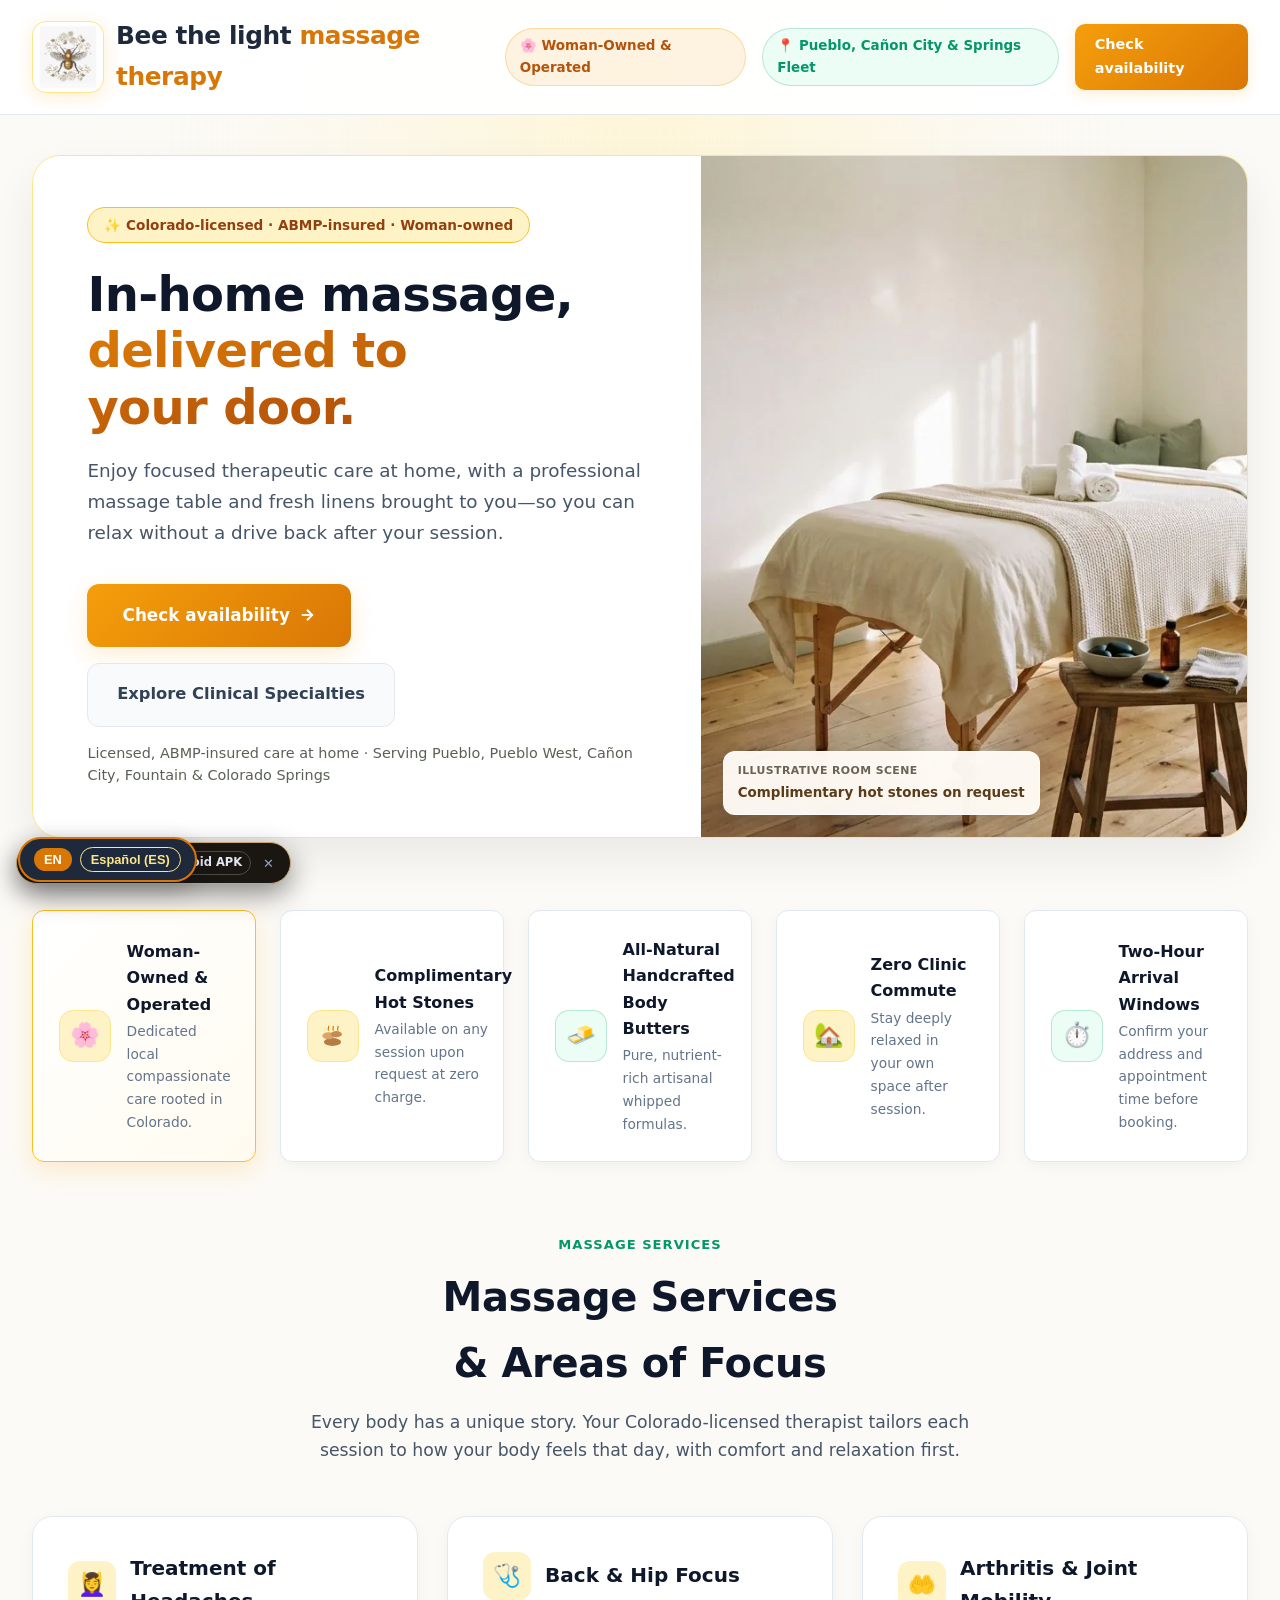
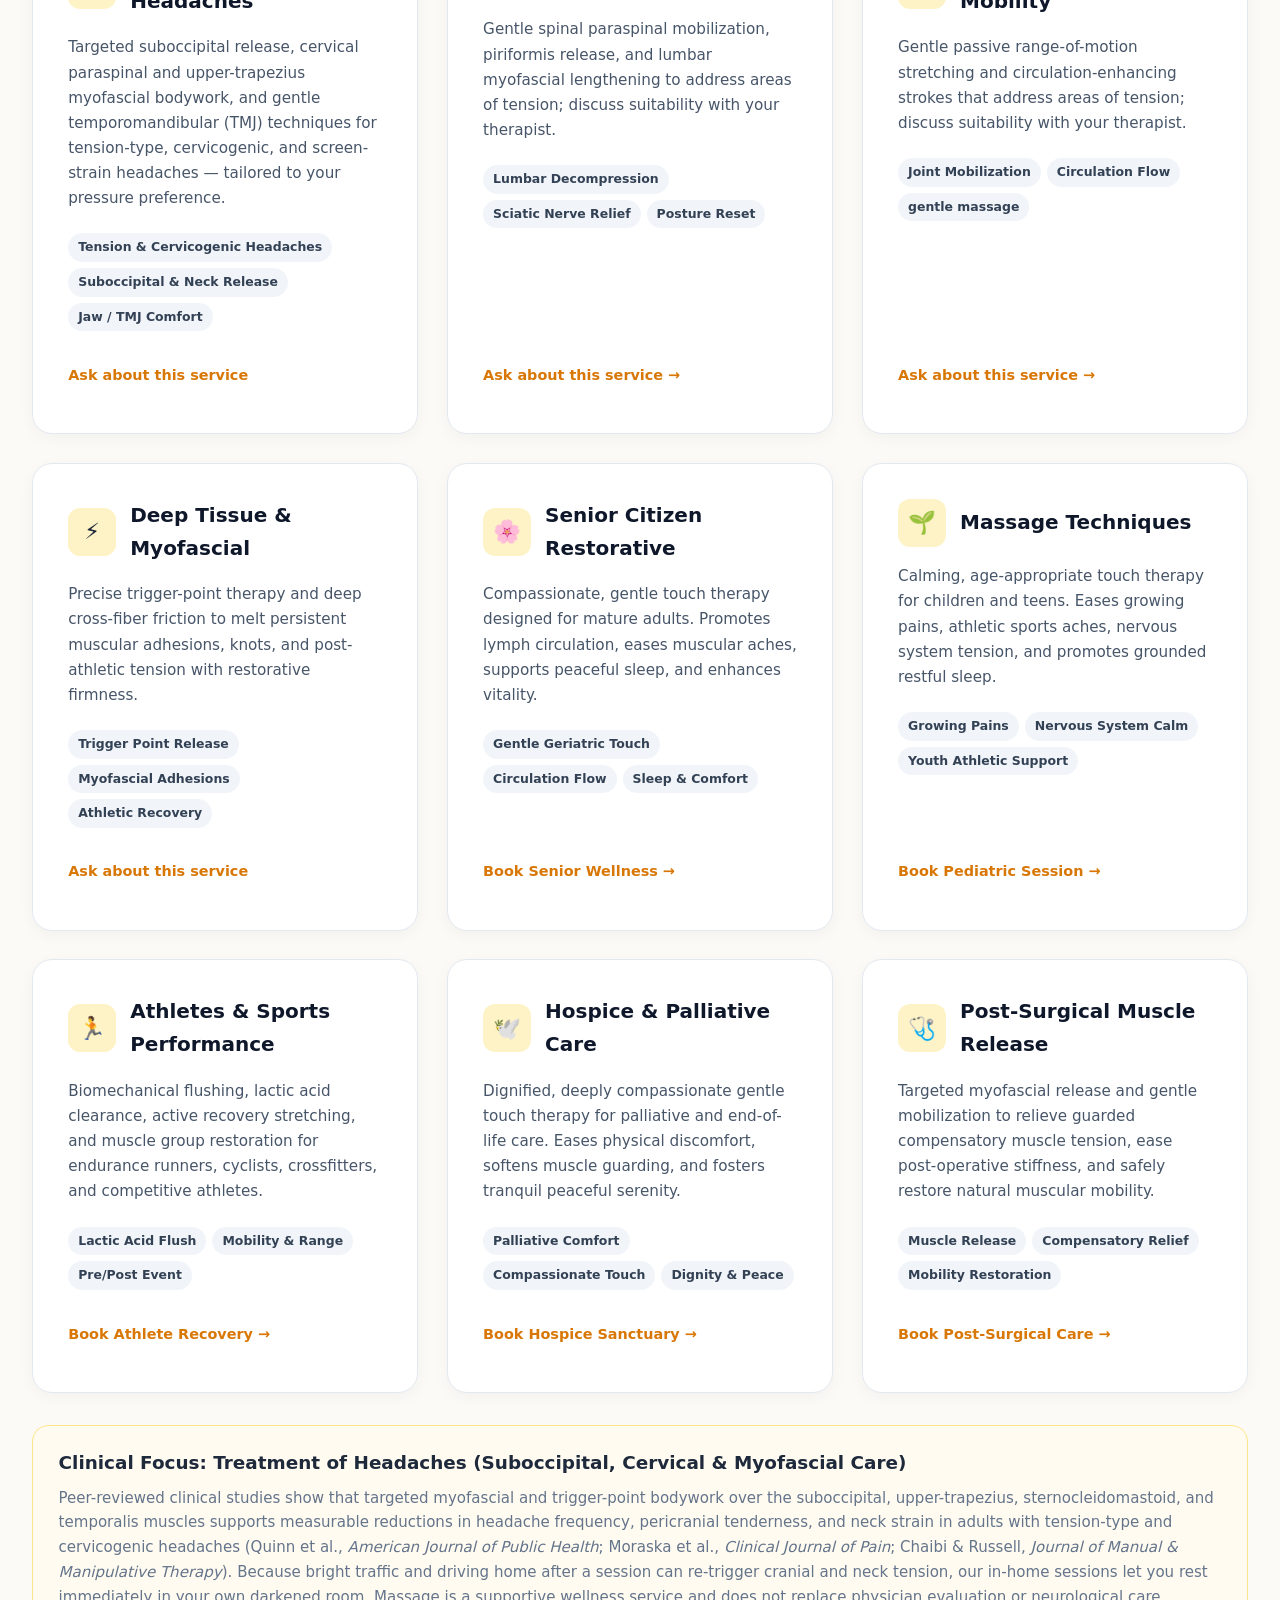
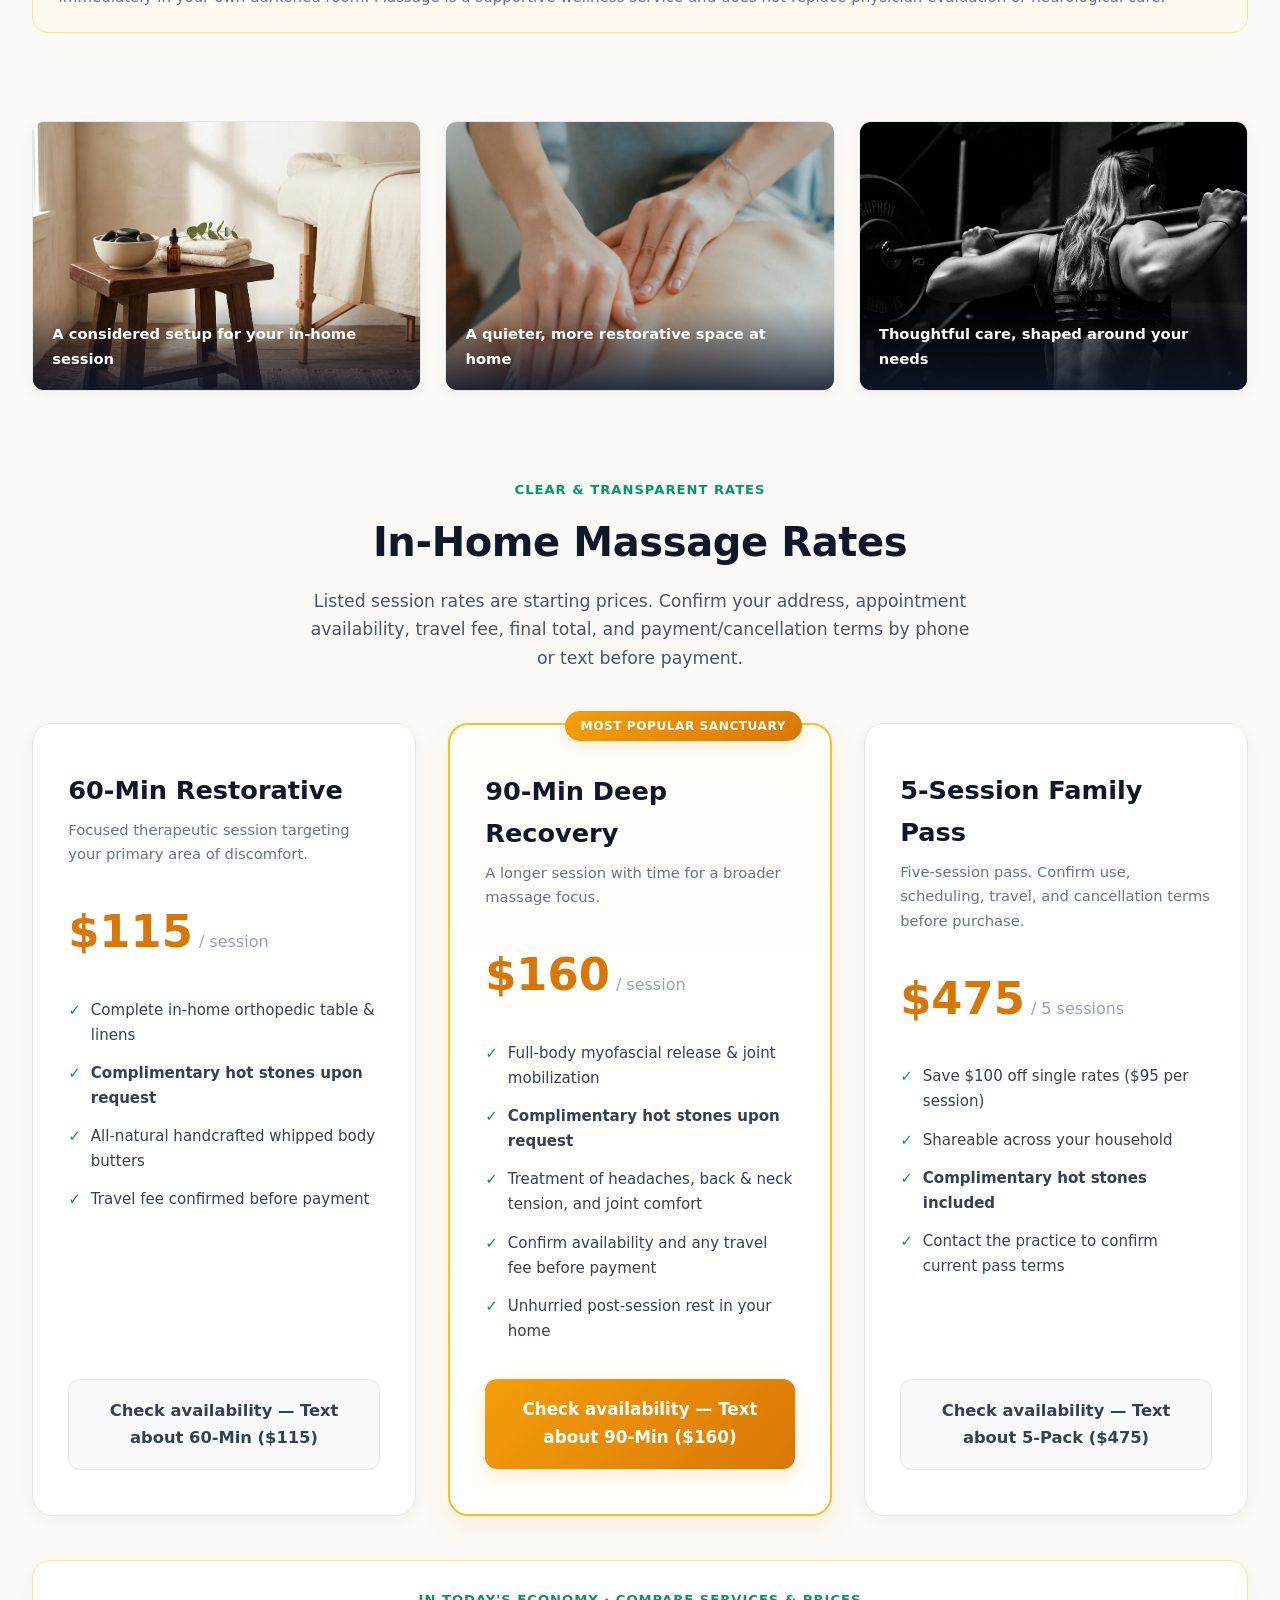
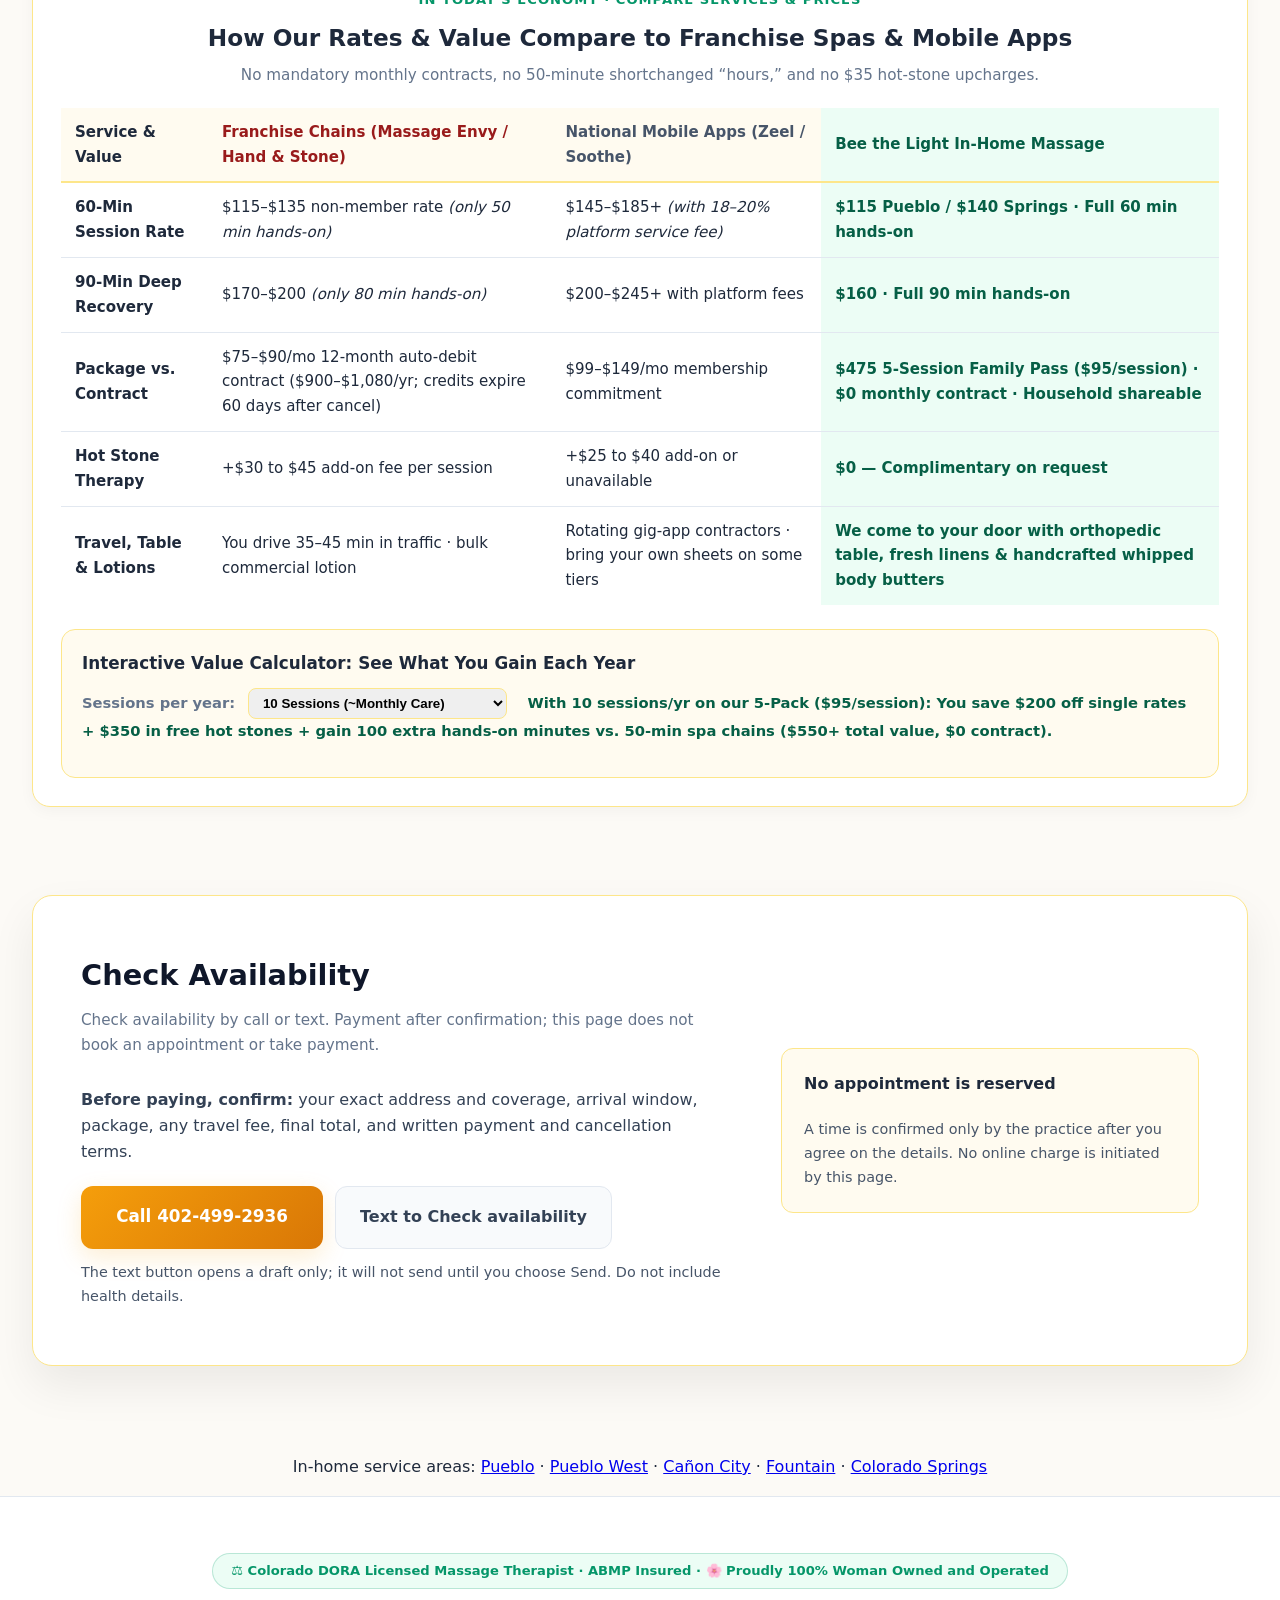
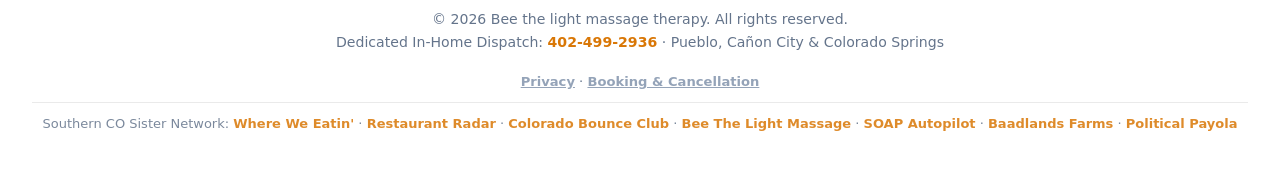
==== index.html @ 7aa9a332 "Conversion-intent beacon: pixel transport (works under connect-src 'self' CSP)" ====
<!DOCTYPE html>
<html lang="en">
<head>
  <meta charset="UTF-8">
  <meta name="viewport" content="width=device-width, initial-scale=1.0">
  <meta name="robots" content="noindex, nofollow">
  <title>Bee the light massage therapy — In-Home Massage Bodywork & Healing Sanctuary</title>
  <meta name="description" content="Colorado-licensed, ABMP-insured massage services delivered to your home across Southern Colorado.">
  <link rel="icon" type="image/png" href="static/images/bee_logo_square.png">
  <link rel="apple-touch-icon" href="static/images/bee_logo_square.png">
  <meta name="theme-color" content="#d97706">
  <link rel="canonical" href="https://beethelightmassage.com/">
  <link rel="alternate" hreflang="en" href="https://beethelightmassage.com/">
  <link rel="alternate" hreflang="es" href="https://beethelightmassage.com/?lang=es">
  <link rel="modelcontext" href="/api/tools.json">
  <meta property="og:type" content="website">
  <meta property="og:site_name" content="Bee the Light Massage Therapy">
  <meta property="og:title" content="Bee the Light Massage Therapy — In-Home Therapeutic Bodywork in Pueblo &amp; Colorado Springs">
  <meta property="og:description" content="Colorado-licensed, ABMP-insured massage services delivered to your home across Southern Colorado.">
  <meta property="og:image" content="https://beethelightmassage.com/static/images/home-sanctuary.webp">
  <meta property="og:url" content="https://beethelightmassage.com/">
  <meta name="twitter:card" content="summary_large_image">
  <meta name="twitter:title" content="Bee the Light Massage Therapy — In-Home Bodywork, Pueblo &amp; Colorado Springs">
  <meta name="twitter:description" content="Colorado-licensed, ABMP-insured massage services delivered to your home across Southern Colorado.">
  <meta name="twitter:image" content="https://beethelightmassage.com/static/images/home-sanctuary.webp">
  <style>
    :root {
      --bg-warm-light: #fcfaf6;
      --bg-card: #ffffff;
      --bg-cream: #fff9f0;
      --honey-gold: #d97706;
      --honey-light: #fbbf24;
      --honey-pale: #fef3c7;
      --honey-glow: rgba(245, 158, 11, 0.18);
      --healing-sage: #059669;
      --sage-light: #ecfdf5;
      --sage-border: rgba(5, 150, 105, 0.22);
      --text-main: #1e293b;
      --text-muted: #64748b;
      --border-subtle: #e2e8f0;
      --border-gold: #fde68a;
      --shadow-sm: 0 4px 15px rgba(0, 0, 0, 0.04);
      --shadow-md: 0 12px 30px rgba(217, 119, 6, 0.08);
      --shadow-lg: 0 20px 45px rgba(0, 0, 0, 0.07);
      --radius-lg: 20px;
      --radius-md: 12px;
    }
    * { box-sizing: border-box; margin: 0; padding: 0; }
    html { scroll-behavior: smooth; }
    body {
      font-family: system-ui, -apple-system, BlinkMacSystemFont, "Segoe UI", sans-serif;
      background-color: var(--bg-warm-light);
      color: var(--text-main);
      overflow-x: hidden;
      line-height: 1.65;
    }

    /* Ambient Warm Healing Glow */
    .ambient-sunbeam {
      position: fixed;
      top: -160px;
      left: 50%;
      transform: translateX(-50%);
      width: 1000px;
      height: 600px;
      background: radial-gradient(circle, rgba(254, 243, 199, 0.75) 0%, rgba(252, 250, 246, 0) 70%);
      filter: blur(80px);
      pointer-events: none;
      z-index: 0;
    }

    /* Sticky Sanctuary Header */
    header {
      position: sticky;
      top: 0;
      z-index: 1000;
      background: rgba(255, 255, 255, 0.94);
      backdrop-filter: blur(16px);
      border-bottom: 1px solid var(--border-subtle);
    }
    .header-content {
      max-width: 1280px;
      margin: 0 auto;
      padding: 1rem 2rem;
      display: flex;
      justify-content: space-between;
      align-items: center;
    }
    .brand {
      display: flex;
      align-items: center;
      gap: 12px;
      text-decoration: none;
    }
    .brand-logo-img {
      width: 72px;
      height: 72px;
      border-radius: 14px;
      object-fit: contain;
      background: #ffffff;
      box-shadow: 0 4px 18px var(--honey-glow);
      border: 1.5px solid var(--border-gold);
      padding: 2px;
    }
    .brand-icon {
      width: 36px;
      height: 36px;
      border-radius: 10px;
      background: linear-gradient(135deg, var(--honey-light) 0%, var(--honey-gold) 100%);
      display: flex;
      align-items: center;
      justify-content: center;
      font-size: 1.25rem;
      box-shadow: 0 4px 12px var(--honey-glow);
    }
    .brand-name {
      font-family: inherit;
      font-size: 1.55rem;
      font-weight: 800;
      color: var(--text-main);
      letter-spacing: -0.4px;
    }
    .brand-name span {
      color: var(--honey-gold);
    }
    .header-actions {
      display: flex;
      align-items: center;
      gap: 16px;
    }
    .geo-tag {
      display: flex;
      align-items: center;
      gap: 6px;
      background: var(--sage-light);
      border: 1px solid var(--sage-border);
      padding: 6px 14px;
      border-radius: 30px;
      font-size: 0.84rem;
      font-weight: 700;
      color: var(--healing-sage);
    }
    .btn-reserve-nav {
      background: linear-gradient(135deg, #f59e0b 0%, #d97706 100%);
      color: #ffffff;
      font-weight: 700;
      padding: 9px 20px;
      border-radius: 10px;
      text-decoration: none;
      font-size: 0.9rem;
      box-shadow: 0 4px 14px var(--honey-glow);
      transition: all 0.2s;
    }
    .btn-reserve-nav:hover {
      transform: translateY(-1px);
      box-shadow: 0 6px 20px rgba(217, 119, 6, 0.25);
    }

    /* Hero Section — Bright & Tranquil */
    .hero-wrap {
      position: relative;
      max-width: 1280px;
      margin: 2.5rem auto 4.5rem;
      padding: 0 2rem;
      z-index: 1;
    }
    .hero-card {
      position: relative;
      border-radius: 28px;
      overflow: hidden;
      border: 1px solid var(--border-gold);
      background: #ffffff;
      box-shadow: var(--shadow-lg);
      display: grid;
      grid-template-columns: 1.1fr 0.9fr;
      align-items: stretch;
    }
    @media (max-width: 960px) {
      .hero-card { grid-template-columns: 1fr; }
    }
    .hero-text-side {
      padding: 4rem;
      position: relative;
      z-index: 2;
    }
    @media (max-width: 768px) {
      .hero-text-side { padding: 2.5rem 1.8rem; }
    }
    .hero-badge-pill {
      display: inline-flex;
      align-items: center;
      gap: 8px;
      background: var(--honey-pale);
      border: 1px solid var(--honey-light);
      color: #92400e;
      padding: 6px 16px;
      border-radius: 30px;
      font-size: 0.85rem;
      font-weight: 700;
      margin-bottom: 1.4rem;
    }
    .hero-title {
      font-family: inherit;
      font-size: clamp(2.3rem, 4vw, 3rem);
      font-weight: 800;
      line-height: 1.18;
      color: #0f172a;
      margin-bottom: 1.2rem;
      letter-spacing: -0.6px;
      /* keep the two headline lines balanced so the second line never drops a single
         word ("Door") onto its own line - a widow reads as unfinished on a hero */
      text-wrap: balance;
    }
    @media (min-width: 961px) {
      .hero-text-side { padding: 3.2rem 3.4rem; }
      .hero-title br { display: none; }
      .hero-media-side { min-height: 560px; }
    }
    .hero-title span {
      background: linear-gradient(135deg, #d97706 0%, #b45309 100%);
      -webkit-background-clip: text;
      -webkit-text-fill-color: transparent;
    }
    .hero-desc {
      font-size: 1.15rem;
      color: #475569;
      line-height: 1.7;
      margin-bottom: 2.2rem;
    }
    .hero-action-group {
      display: flex;
      gap: 16px;
      flex-wrap: wrap;
      align-items: center;
    }
    .btn-main-cta {
      background: linear-gradient(135deg, #f59e0b 0%, #d97706 100%);
      color: #ffffff;
      font-size: 1.05rem;
      font-weight: 800;
      padding: 1.1rem 2.2rem;
      border-radius: 12px;
      text-decoration: none;
      box-shadow: 0 8px 24px var(--honey-glow);
      display: inline-flex;
      align-items: center;
      gap: 8px;
      transition: all 0.25s;
    }
    .btn-main-cta:hover {
      transform: translateY(-2px);
      box-shadow: 0 12px 30px rgba(217, 119, 6, 0.3);
    }
    .btn-sub-cta {
      background: #f8fafc;
      color: #334155;
      border: 1px solid var(--border-subtle);
      font-size: 1.02rem;
      font-weight: 700;
      padding: 1.1rem 1.8rem;
      border-radius: 12px;
      text-decoration: none;
      transition: all 0.2s;
    }
    .btn-sub-cta:hover {
      background: #ffffff;
      border-color: var(--honey-light);
      color: var(--honey-gold);
    }
    .hero-media-side {
      position: relative;
      height: auto;
      min-height: 480px;
      overflow: hidden;
    }
    .hero-media-side img {
      position: absolute;
      inset: 0;
      display: block;
      width: 100%;
      height: 100%;
      object-fit: cover;
      object-position: 57% center;
    }
    .hero-media-badge {
      position: absolute;
      bottom: 22px;
      left: 22px;
      right: auto;
      max-width: calc(100% - 44px);
      background: rgba(255, 252, 246, 0.96);
      border: 1px solid rgba(255,255,255,.8);
      border-radius: 12px;
      padding: 10px 14px;
      box-shadow: 0 8px 24px rgba(35, 31, 23, .16);
      display: grid;
      gap: 2px;
    }
    .image-note {
      color: #686354;
      font-size: .68rem;
      font-weight: 600;
      letter-spacing: .04em;
      text-transform: uppercase;
    }
    .hero-offer {
      color: #5b3b19;
      font-size: .84rem;
      font-weight: 800;
    }
    .eyebrow-rule {
      display: flex;
      align-items: center;
      gap: 10px;
    }
    .eyebrow-rule::before {
      content: "";
      width: 24px;
      height: 1px;
      background: currentColor;
      opacity: .7;
    }
    .cta-note {
      margin-top: 1rem;
      color: #596154;
      font-size: .9rem;
      line-height: 1.5;
    }
    .section-header h2 { text-wrap: balance; }
    .section-header p { max-width: 62ch; margin-inline: auto; }
    .dispatch-box { align-items: center; }
    .btn-main-cta:focus-visible, .btn-sub-cta:focus-visible,
    .btn-reserve-nav:focus-visible, .specialty-btn:focus-visible,
    a:focus-visible { outline: 3px solid #365f4a; outline-offset: 3px; }
    @media (max-width: 960px) {
      .hero-media-side { height: 390px; min-height: 390px; }
      .hero-media-side img { min-height: 0; max-height: none; }
    }
    @media (max-width: 600px) {
      .header-content { padding: .65rem 1rem; }
      .brand { gap: 8px; }
      .brand-logo-img { width: 48px; height: 48px; }
      .brand-name { font-size: 1.02rem; line-height: 1.15; }
      .header-actions { gap: 8px; }
      .header-actions .geo-tag { display: none; }
      .btn-reserve-nav { padding: 10px 12px; font-size: .8rem; }
      .hero-wrap { margin: 1rem auto 2.5rem; padding: 0 .75rem; }
      .hero-card { border-radius: 18px; }
      .hero-text-side { padding: 1.6rem 1.2rem 1.4rem; }
      .hero-badge-pill { font-size: .72rem; line-height: 1.35; padding: 7px 11px; margin-bottom: 1rem; }
      .hero-title { font-size: clamp(2rem, 9vw, 2.7rem); line-height: 1.1; }
      .hero-desc { font-size: 1rem; margin-bottom: 1.4rem; }
      .hero-action-group { gap: 10px; }
      .hero-action-group a { min-height: 48px; justify-content: center; width: 100%; padding: .85rem 1rem; }
      .hero-media-side { height: 265px; min-height: 265px; }
      .hero-media-side img { min-height: 0; max-height: none; }
      .hero-media-badge { bottom: 12px; left: 12px; max-width: calc(100% - 24px); padding: 8px 10px; }
      .hero-offer { font-size: .75rem; }
      .healing-value-strip { grid-template-columns: 1fr; gap: .7rem; margin-bottom: 3rem; padding: 0 1rem; }
      .value-card { padding: .95rem; }
      .value-icon-box { width: 42px; height: 42px; font-size: 1.15rem; }
      .specialties-section, .gallery-strip, .pricing-wrap, .dispatch-wrap, .reviews-wrap { padding-inline: 1rem; margin-bottom: 3.25rem; }
      .specialties-grid, .pricing-grid, .reviews-grid { grid-template-columns: 1fr; gap: 1rem; }
      .specialty-card { padding: 1.35rem; }
      .price-card { padding: 2rem 1.4rem 1.4rem; }
      .section-header { margin-bottom: 1.7rem; }
      .section-header h2 { font-size: clamp(1.8rem, 7vw, 2.3rem); }
      .dispatch-box { padding: 1.35rem; gap: 1.4rem; }
      .field-row { gap: .8rem; }
      .reviews-grid { min-width: 0; }
      .review-box { padding: 1.4rem; }
      footer { padding: 2.25rem 1rem; }
      .regulatory-badge { line-height: 1.6; }
    }
    @media (prefers-reduced-motion: reduce) {
      html { scroll-behavior: auto; }
      *, *::before, *::after { animation-duration: .01ms !important; animation-iteration-count: 1 !important; transition-duration: .01ms !important; }
    }

    /* Healing Value Strip (Highlights: Complimentary Hot Stones) */
    .healing-value-strip {
      max-width: 1280px;
      margin: 0 auto 4.5rem;
      padding: 0 2rem;
      display: grid;
      /* 220px min so all FIVE value cards sit on one row at desktop width.
         At 260px only four fit in the 1216px content box (5 x 260 + 4 x 24 gap = 1396 > 1216),
         so the 5th card orphaned onto its own row - the classic "not quite finished" tell. */
      grid-template-columns: repeat(auto-fit, minmax(220px, 1fr));
      gap: 1.5rem;
      position: relative;
      z-index: 1;
    }
    .value-card {
      background: #ffffff;
      border: 1px solid var(--border-subtle);
      border-radius: var(--radius-md);
      padding: 1.6rem;
      display: flex;
      align-items: center;
      gap: 16px;
      box-shadow: var(--shadow-sm);
      transition: transform 0.2s, border-color 0.2s;
    }
    .value-card.highlight {
      border-color: var(--honey-light);
      background: linear-gradient(135deg, #ffffff 0%, #fffbf0 100%);
      box-shadow: 0 8px 25px var(--honey-glow);
    }
    .value-card:hover {
      transform: translateY(-3px);
      border-color: var(--honey-gold);
    }
    .value-icon-box {
      width: 52px;
      height: 52px;
      border-radius: 14px;
      background: var(--honey-pale);
      border: 1px solid var(--border-gold);
      display: flex;
      align-items: center;
      justify-content: center;
      font-size: 1.5rem;
      flex-shrink: 0;
    }
    .value-icon-box.green {
      background: var(--sage-light);
      border-color: var(--sage-border);
    }
    .value-text h4 {
      font-size: 1rem;
      font-weight: 800;
      color: #0f172a;
      margin-bottom: 2px;
    }
    .value-text p {
      font-size: 0.86rem;
      color: var(--text-muted);
    }

    /* Section Headers */
    .section-header {
      text-align: center;
      max-width: 780px;
      margin: 0 auto 3.2rem;
      padding: 0 1.5rem;
    }
    .kicker-sub {
      text-transform: uppercase;
      font-size: 0.82rem;
      font-weight: 800;
      letter-spacing: 1px;
      color: var(--healing-sage);
      margin-bottom: 0.5rem;
      display: block;
    }
    .section-header h2 {
      font-family: inherit;
      font-size: 2.5rem;
      font-weight: 800;
      color: #0f172a;
      margin-bottom: 0.75rem;
      letter-spacing: -0.4px;
    }
    .section-header p {
      font-size: 1.08rem;
      color: #475569;
      line-height: 1.65;
    }

    /* Massage Focus Areas Grid (Headaches, Back Pain, Arthritis, Deep Tissue, Senior Citizen, Pediatric) */
    .specialties-section {
      max-width: 1280px;
      margin: 0 auto 5.5rem;
      padding: 0 2rem;
      position: relative;
      z-index: 1;
    }
    .specialties-grid {
      display: grid;
      grid-template-columns: repeat(auto-fit, minmax(340px, 1fr));
      gap: 1.8rem;
    }
    .specialty-card {
      background: #ffffff;
      border: 1px solid var(--border-subtle);
      border-radius: var(--radius-lg);
      padding: 2.2rem;
      box-shadow: var(--shadow-sm);
      transition: all 0.25s;
      position: relative;
      display: flex;
      flex-direction: column;
      justify-content: space-between;
    }
    .specialty-card:hover {
      transform: translateY(-5px);
      border-color: var(--honey-light);
      box-shadow: var(--shadow-md);
    }
    .specialty-top {
      display: flex;
      align-items: center;
      gap: 14px;
      margin-bottom: 1.1rem;
    }
    .specialty-icon {
      width: 48px;
      height: 48px;
      border-radius: 12px;
      background: var(--honey-pale);
      display: flex;
      align-items: center;
      justify-content: center;
      font-size: 1.4rem;
      flex-shrink: 0;
    }
    .specialty-title {
      font-size: 1.25rem;
      font-weight: 800;
      color: #0f172a;
    }
    .specialty-desc {
      font-size: 0.95rem;
      color: #475569;
      line-height: 1.65;
      margin-bottom: 1.4rem;
    }
    .specialty-pill-list {
      display: flex;
      flex-wrap: wrap;
      gap: 6px;
      margin-bottom: 1.4rem;
    }
    .specialty-pill {
      background: #f1f5f9;
      color: #334155;
      font-size: 0.78rem;
      font-weight: 700;
      padding: 4px 10px;
      border-radius: 20px;
    }
    .specialty-btn {
      color: var(--honey-gold);
      font-weight: 700;
      font-size: 0.9rem;
      text-decoration: none;
      display: flex;
      align-items: center;
      gap: 6px;
    }
    .specialty-btn:hover {
      text-decoration: underline;
    }

    /* Atmosphere Imagery Gallery */
    .gallery-strip {
      max-width: 1280px;
      margin: 0 auto 5.5rem;
      padding: 0 2rem;
    }
    .gallery-grid {
      display: grid;
      grid-template-columns: repeat(3, 1fr);
      gap: 1.5rem;
    }
    @media (max-width: 860px) {
      .gallery-grid { grid-template-columns: 1fr; }
    }
    .gallery-item {
      position: relative;
      border-radius: var(--radius-md);
      overflow: hidden;
      height: 270px;
      box-shadow: var(--shadow-sm);
      border: 1px solid var(--border-subtle);
    }
    .gallery-item img {
      width: 100%;
      height: 100%;
      object-fit: cover;
      transition: transform 0.4s ease;
    }
    .gallery-item:hover img {
      transform: scale(1.04);
    }
    .gallery-label {
      position: absolute;
      bottom: 0;
      left: 0;
      right: 0;
      padding: 1.2rem;
      background: linear-gradient(180deg, transparent 0%, rgba(15, 23, 42, 0.85) 100%);
      color: #ffffff;
      font-size: 0.92rem;
      font-weight: 700;
    }

    /* Curated Service Packages */
    .pricing-wrap {
      max-width: 1280px;
      margin: 0 auto 5.5rem;
      padding: 0 2rem;
    }
    .pricing-grid {
      display: grid;
      grid-template-columns: repeat(auto-fit, minmax(330px, 1fr));
      gap: 2rem;
    }
    .price-card {
      background: #ffffff;
      border: 1px solid var(--border-subtle);
      border-radius: var(--radius-lg);
      padding: 2.8rem 2.2rem;
      display: flex;
      flex-direction: column;
      justify-content: space-between;
      position: relative;
      box-shadow: var(--shadow-sm);
      transition: all 0.25s;
    }
    .price-card.featured {
      border: 2px solid var(--honey-light);
      background: linear-gradient(180deg, #fffdf8 0%, #ffffff 100%);
      box-shadow: var(--shadow-md);
    }
    .price-card:hover {
      transform: translateY(-6px);
      box-shadow: var(--shadow-lg);
    }
    .popular-tag {
      position: absolute;
      top: -14px;
      right: 28px;
      background: linear-gradient(135deg, #f59e0b 0%, #d97706 100%);
      color: #ffffff;
      font-size: 0.76rem;
      font-weight: 800;
      padding: 5px 16px;
      border-radius: 20px;
      letter-spacing: 0.5px;
      text-transform: uppercase;
      box-shadow: 0 4px 12px var(--honey-glow);
    }
    .package-name {
      font-size: 1.6rem;
      font-weight: 800;
      color: #0f172a;
      margin-bottom: 0.4rem;
    }
    .package-desc {
      font-size: 0.92rem;
      color: #64748b;
      margin-bottom: 1.8rem;
    }
    .package-price {
      font-size: 2.8rem;
      font-weight: 800;
      color: var(--honey-gold);
      display: flex;
      align-items: baseline;
      gap: 6px;
      margin-bottom: 1.8rem;
    }
    .package-price span {
      font-size: 1rem;
      color: #94a3b8;
      font-weight: 500;
    }
    .feature-list {
      list-style: none;
      margin-bottom: 2.2rem;
    }
    .feature-list li {
      margin-bottom: 0.85rem;
      font-size: 0.94rem;
      color: #334155;
      display: flex;
      align-items: flex-start;
      gap: 10px;
    }
    .check-green {
      color: var(--healing-sage);
      font-weight: 800;
      flex-shrink: 0;
    }

    /* Live Booking & Dispatch Form */
    .dispatch-wrap {
      max-width: 1280px;
      margin: 0 auto 5.5rem;
      padding: 0 2rem;
    }
    .dispatch-box {
      background: #ffffff;
      border: 1px solid var(--border-gold);
      border-radius: var(--radius-lg);
      padding: 3.5rem 3rem;
      box-shadow: var(--shadow-lg);
      display: grid;
      grid-template-columns: 1.25fr 1fr;
      gap: 3.5rem;
    }
    @media (max-width: 900px) {
      .dispatch-box { grid-template-columns: 1fr; padding: 2rem 1.5rem; }
    }
    .form-group-title {
      font-family: inherit;
      font-size: 1.8rem;
      color: #0f172a;
      margin-bottom: 0.5rem;
    }
    .form-group-sub {
      color: #64748b;
      font-size: 0.95rem;
      margin-bottom: 1.8rem;
    }
    .field-row {
      display: grid;
      grid-template-columns: 1fr 1fr;
      gap: 1.2rem;
      margin-bottom: 1.1rem;
    }
    @media (max-width: 600px) {
      .field-row { grid-template-columns: 1fr; }
    }
    .field-label {
      display: block;
      font-size: 0.86rem;
      font-weight: 700;
      color: #334155;
      margin-bottom: 0.45rem;
    }
    .form-control {
      width: 100%;
      background: #f8fafc;
      border: 1px solid var(--border-subtle);
      color: #0f172a;
      padding: 0.95rem 1.2rem;
      border-radius: 10px;
      font-size: 0.95rem;
      font-family: inherit;
      transition: all 0.2s;
    }
    .form-control:focus {
      outline: none;
      background: #ffffff;
      border-color: var(--honey-gold);
      box-shadow: 0 0 0 3px var(--honey-glow);
    }
    .time-slot-picker {
      display: grid;
      grid-template-columns: repeat(3, 1fr);
      gap: 8px;
      margin-bottom: 1.2rem;
    }
    .time-slot-btn {
      background: #f1f5f9;
      border: 1px solid var(--border-subtle);
      color: #475569;
      padding: 8px 10px;
      border-radius: 8px;
      font-size: 0.82rem;
      font-weight: 700;
      text-align: center;
      cursor: pointer;
      transition: all 0.2s;
    }
    .time-slot-btn:hover {
      background: #e2e8f0;
      color: #0f172a;
    }
    .time-slot-btn.active {
      background: var(--honey-gold);
      color: #ffffff;
      border-color: var(--honey-gold);
    }
    .pressure-picker {
      display: grid;
      grid-template-columns: repeat(4, 1fr);
      gap: 8px;
    }
    @media (max-width: 600px) {
      .pressure-picker {
        grid-template-columns: repeat(2, 1fr);
      }
    }
    .pressure-btn {
      background: #f8fafc;
      border: 1.5px solid var(--border-subtle);
      color: #334155;
      padding: 0.65rem 0.5rem;
      border-radius: 8px;
      font-size: 0.82rem;
      font-weight: 700;
      cursor: pointer;
      text-align: center;
      transition: all 0.2s;
    }
    .pressure-btn:hover {
      background: #f1f5f9;
      border-color: #cbd5e1;
    }
    .pressure-btn.active {
      background: #fef3c7;
      color: #92400e;
      border-color: var(--honey-gold);
    }
    .hot-stones-checkbox-card {
      background: var(--bg-cream);
      border: 1px solid var(--border-gold);
      border-radius: 12px;
      padding: 1.1rem;
      display: flex;
      align-items: center;
      gap: 12px;
      margin-bottom: 1.4rem;
      cursor: pointer;
    }
    .hot-stones-checkbox-card input[type="checkbox"] {
      width: 20px;
      height: 20px;
      accent-color: var(--honey-gold);
      cursor: pointer;
    }
    .hot-stones-text h5 {
      font-size: 0.92rem;
      font-weight: 800;
      color: #92400e;
      margin-bottom: 2px;
    }
    .hot-stones-text p {
      font-size: 0.82rem;
      color: #78350f;
    }

    /* Summary Card */
    .summary-card {
      background: linear-gradient(180deg, #fffbf0 0%, #ffffff 100%);
      border: 1px solid var(--border-gold);
      border-radius: var(--radius-md);
      padding: 2.2rem;
      display: flex;
      flex-direction: column;
      justify-content: space-between;
      box-shadow: var(--shadow-sm);
    }
    .summary-item {
      display: flex;
      justify-content: space-between;
      margin-bottom: 1rem;
      font-size: 0.95rem;
      color: #64748b;
    }
    .summary-item strong {
      color: #0f172a;
    }
    .summary-total {
      display: flex;
      justify-content: space-between;
      align-items: baseline;
      border-top: 2px dashed #fde68a;
      padding-top: 1.2rem;
      margin-top: 1.2rem;
    }
    .summary-total-label {
      font-size: 1.1rem;
      font-weight: 800;
      color: #0f172a;
    }
    .summary-total-amount {
      font-size: 2rem;
      font-weight: 800;
      color: var(--honey-gold);
    }

    /* Verified Reviews */
    .reviews-wrap {
      max-width: 1280px;
      margin: 0 auto 5.5rem;
      padding: 0 2rem;
    }
    .reviews-grid {
      display: grid;
      grid-template-columns: repeat(auto-fit, minmax(320px, 1fr));
      gap: 1.8rem;
    }
    .review-box {
      background: #ffffff;
      border: 1px solid var(--border-subtle);
      border-radius: var(--radius-md);
      padding: 2.2rem;
      box-shadow: var(--shadow-sm);
    }
    .review-stars {
      color: #f59e0b;
      font-size: 1.1rem;
      margin-bottom: 0.8rem;
      letter-spacing: 2px;
    }
    .review-quote {
      font-size: 0.96rem;
      color: #334155;
      line-height: 1.65;
      margin-bottom: 1.2rem;
      font-style: italic;
    }
    .review-author {
      font-weight: 800;
      color: #0f172a;
      font-size: 0.95rem;
    }
    .review-context {
      font-size: 0.82rem;
      color: var(--healing-sage);
      font-weight: 600;
    }

    /* Footer & DORA Disclosures */
    footer {
      border-top: 1px solid var(--border-subtle);
      padding: 3.5rem 2rem;
      text-align: center;
      background: #ffffff;
      color: #64748b;
      font-size: 0.88rem;
      width: 100%;
    }
    .regulatory-badge {
      display: inline-block;
      margin-bottom: 1.2rem;
      padding: 6px 18px;
      background: var(--sage-light);
      border: 1px solid var(--sage-border);
      border-radius: 20px;
      font-size: 0.82rem;
      color: var(--healing-sage);
      font-weight: 700;
    }
    footer a {
      color: var(--honey-gold);
      text-decoration: none;
      font-weight: 600;
    }
    @media (max-width: 900px) { .dispatch-box { grid-template-columns: minmax(0, 1fr); } .dispatch-box > * { min-width: 0; max-width: 100%; } .booking-cta, .summary-card { min-width: 0; max-width: 100%; overflow-wrap: anywhere; } }
  
    .visually-hidden { position: absolute !important; width: 1px !important; height: 1px !important; padding: 0 !important; margin: -1px !important; overflow: hidden !important; clip: rect(0, 0, 0, 0) !important; white-space: nowrap !important; border: 0 !important; }
    /* Use one system stack so headings and body copy render consistently without remote fonts. */
    body { font-family: system-ui, -apple-system, BlinkMacSystemFont, "Segoe UI", sans-serif; }
    .brand-name, .hero-title, .section-header h2, .form-group-title, .booking-note,
    .summary-card h4 { font-family: inherit; }
    /* Keep each card inside narrow mobile tracks; min-width:auto otherwise preserves the 340px desktop minimum. */
    .specialty-card, .price-card, .review-box { min-width: 0; width: 100%; }
    .specialty-btn, .btn-secondary { min-height: 44px; }
    .summary-total { display: grid; grid-template-columns: minmax(0, 1fr); gap: .5rem; align-items: start; }
    .summary-total-label, .summary-total-amount { min-width: 0; max-width: 100%; overflow-wrap: anywhere; }
    .summary-total-amount { font-size: 1.05rem; line-height: 1.4; }
    .booking-inquiry { grid-template-columns: minmax(0, 1fr) minmax(220px, .65fr); align-items: center; }
    .booking-step { margin: 1.25rem 0; color: #334155; line-height: 1.65; }
    .booking-actions { display: flex; flex-wrap: wrap; gap: .75rem; }
    .booking-actions a { min-height: 48px; justify-content: center; align-items: center; }
    .booking-actions .btn-secondary { text-decoration: none; background: #f8fafc; color: #334155; border: 1px solid var(--border-subtle); border-radius: 12px; padding: 1rem 1.5rem; display: inline-flex; font-size: 1rem; font-weight: 700; }
    .booking-privacy, .booking-note span { color: #475569; font-size: .9rem; margin-top: .8rem; }
    .booking-note { display: grid; gap: .5rem; background: #fffbf0; border: 1px solid var(--border-gold); border-radius: 12px; padding: 1.4rem; }
    .hot-stones-icon svg { display: block; width: 25px; height: 25px; }
    @media (max-width: 900px) {
      .booking-inquiry { grid-template-columns: minmax(0, 1fr); }
      .dispatch-box > * { min-width: 0; max-width: 100%; }
    }
    @media (max-width: 600px) {
      .specialties-grid, .pricing-grid, .reviews-grid { grid-template-columns: minmax(0, 1fr); }
      .specialties-grid > *, .pricing-grid > *, .reviews-grid > * { min-width: 0; width: 100%; }
      .booking-inquiry { padding: 1.1rem; }
      .booking-actions { flex-direction: column; }
      .booking-actions a { width: 100%; }
    }
    
  </style>
<script type="application/ld+json">{"@context": "https://schema.org", "@type": "HealthAndBeautyBusiness", "name": "Bee the Light Massage Therapy", "description": "Colorado-licensed, ABMP-insured therapeutic massage delivered to your home across Southern Colorado.", "url": "https://beethelightmassage.com/", "image": "https://beethelightmassage.com/static/images/home-sanctuary.webp", "telephone": "+14024992936", "priceRange": "$$", "areaServed": [{"@type": "City", "name": "Pueblo"}, {"@type": "City", "name": "Pueblo West"}, {"@type": "City", "name": "Colorado Springs"}, {"@type": "City", "name": "Fountain"}, {"@type": "City", "name": "Ca\u00f1on City"}], "availableChannel": {"@type": "ServiceChannel", "servicePhone": {"@type": "ContactPoint", "telephone": "+14024992936", "contactType": "reservations"}, "availableLanguage": "English"}, "knowsAbout": ["Treatment of Headaches", "Headaches", "Tension & Cervicogenic Headaches", "Back Pain", "Arthritis", "Deep Tissue Massage", "Senior Citizen Massage", "Pediatric Massage", "Hot Stone Therapy"], "slogan": "A Place of Tranquility & Healing, Delivered to Your Door", "makesOffer": [{"@type": "Offer", "name": "60-Minute Therapeutic Massage"}, {"@type": "Offer", "name": "90-Minute Therapeutic Massage"}, {"@type": "Offer", "name": "Five-Session Package"}, {"@type": "Offer", "name": "Corporate Wellness"}, {"@type": "Offer", "name": "Corporate Executive"}]}</script>
<!-- Cloudflare Web Analytics --><script defer type='module' src='https://static.cloudflareinsights.com/beacon.min.js' data-cf-beacon='{"token": "b67c7b78a6b14b878db6324bbc537a95"}'></script><!-- End Cloudflare Web Analytics -->
  <link rel="manifest" href="/manifest.json">
  <meta name="theme-color" content="#c9a66b">
  <meta name="apple-mobile-web-app-capable" content="yes">
  <link rel="apple-touch-icon" href="/assets/icons/apple-touch-icon.png">
</head>
<body>

  <div class="ambient-sunbeam"></div>

  <!-- Header -->
  <header>
    <div class="header-content">
      <a href="#" class="brand">
        <img src="static/images/bee_logo_square.png" alt="Golden Bee and Rose Laurel Logo" class="brand-logo-img">
        <div class="brand-name">Bee the light <span>massage therapy</span></div>
      </a>
      <div class="header-actions">
        <div class="geo-tag" style="background: rgba(245, 158, 11, 0.12); color: #b45309; border-color: rgba(245, 158, 11, 0.3); font-weight: 700;">
          🌸 Woman-Owned &amp; Operated
        </div>
        <div class="geo-tag">
          📍 Pueblo, Cañon City &amp; Springs Fleet
        </div>
        <a href="#booking-section" class="btn-reserve-nav">Check availability</a>
      </div>
    </div>
  </header>

  <!-- Hero Section -->
  <section class="hero-wrap">
    <div class="hero-card">
      <div class="hero-text-side">
        <div class="hero-badge-pill">
          ✨ Colorado-licensed · ABMP-insured · Woman-owned
        </div>
        <h1 class="hero-title">
          In-home massage, <span>delivered to your door.</span>
        </h1>
        <p class="hero-desc">
          Enjoy focused therapeutic care at home, with a professional massage table and fresh linens brought to you—so you can relax without a drive back after your session.
        </p>
        <div class="hero-action-group">
          <a href="#booking-section" class="btn-main-cta">
            Check availability
            <svg width="18" height="18" viewBox="0 0 24 24" fill="none" stroke="currentColor" stroke-width="2.5"><line x1="5" y1="12" x2="19" y2="12"></line><polyline points="12 5 19 12 12 19"></polyline></svg>
          </a>
          <a href="#specialties-section" class="btn-sub-cta">Explore Clinical Specialties</a>
        </div>
        <p class="cta-note">Licensed, ABMP-insured care at home · Serving Pueblo, Pueblo West, Cañon City, Fountain &amp; Colorado Springs</p>
      </div>
      <div class="hero-media-side">
        <img src="static/images/home-sanctuary.webp" alt="Illustrative home massage treatment room with a portable table" width="1376" height="768" fetchpriority="high" decoding="async" loading="eager">
        <div class="hero-media-badge" aria-label="Illustrative treatment-room scene">
          <span class="image-note">Illustrative room scene</span>
          <span class="hero-offer">Complimentary hot stones on request</span>
        </div>
      </div>
    </div>
  </section>

  <!-- Healing Value Strip -->
  <div class="healing-value-strip">
    <div class="value-card highlight">
      <div class="value-icon-box">🌸</div>
      <div class="value-text">
        <h4>Woman-Owned &amp; Operated</h4>
        <p>Dedicated local compassionate care rooted in Colorado.</p>
      </div>
    </div>
    <div class="value-card">
      <div class="value-icon-box hot-stones-icon"><svg viewBox="0 0 32 32" aria-hidden="true" focusable="false"><ellipse cx="16" cy="23" rx="11" ry="5" fill="#b77b45"/><ellipse cx="11" cy="15" rx="8" ry="4.5" fill="#d9a56c"/><ellipse cx="21" cy="13" rx="7" ry="4" fill="#c58a52"/><path d="M11 8c-2-2 1-3 0-5m6 5c-2-2 1-3 0-5m6 5c-2-2 1-3 0-5" fill="none" stroke="#d97706" stroke-width="1.5" stroke-linecap="round"/></svg><span class="visually-hidden">Hot stones</span></div>
      <div class="value-text">
        <h4>Complimentary Hot Stones</h4>
        <p>Available on any session upon request at zero charge.</p>
      </div>
    </div>
    <div class="value-card">
      <div class="value-icon-box green">🧈</div>
      <div class="value-text">
        <h4>All-Natural Handcrafted Body Butters</h4>
        <p>Pure, nutrient-rich artisanal whipped formulas.</p>
      </div>
    </div>
    <div class="value-card">
      <div class="value-icon-box">🏡</div>
      <div class="value-text">
        <h4>Zero Clinic Commute</h4>
        <p>Stay deeply relaxed in your own space after session.</p>
      </div>
    </div>
    <div class="value-card">
      <div class="value-icon-box green">⏱️</div>
      <div class="value-text">
        <h4>Two-Hour Arrival Windows</h4>
        <p>Confirm your address and appointment time before booking.</p>
      </div>
    </div>
  </div>

  <!-- Massage Focus Areas Section -->
  <section id="specialties-section" class="specialties-section">
    <div class="section-header">
      <span class="kicker-sub">Massage Services</span>
      <h2>Massage Services &amp; Areas of Focus</h2>
      <p>Every body has a unique story. Your Colorado-licensed therapist tailors each session to how your body feels that day, with comfort and relaxation first.</p>
    </div>

    <div class="specialties-grid">
      
      <!-- 1. Headaches -->
      <div class="specialty-card">
        <div>
          <div class="specialty-top">
            <div class="specialty-icon">💆‍♀️</div>
            <div>
              <div class="specialty-title">Treatment of Headaches</div>
            </div>
          </div>
          <p class="specialty-desc">
            Targeted suboccipital release, cervical paraspinal and upper-trapezius myofascial bodywork, and gentle temporomandibular (TMJ) techniques for tension-type, cervicogenic, and screen-strain headaches — tailored to your pressure preference.
          </p>
          <div class="specialty-pill-list">
            <span class="specialty-pill">Tension &amp; Cervicogenic Headaches</span>
            <span class="specialty-pill">Suboccipital &amp; Neck Release</span>
            <span class="specialty-pill">Jaw / TMJ Comfort</span>
          </div>
        </div>
        <a href="#booking-section" class="specialty-btn">Ask about this service</a>
      </div>

      <!-- 2. Back Pain -->
      <div class="specialty-card">
        <div>
          <div class="specialty-top">
            <div class="specialty-icon">🩺</div>
            <div>
              <div class="specialty-title">Back &amp; Hip Focus</div>
            </div>
          </div>
          <p class="specialty-desc">
            Gentle spinal paraspinal mobilization, piriformis release, and lumbar myofascial lengthening to address areas of tension; discuss suitability with your therapist.
          </p>
          <div class="specialty-pill-list">
            <span class="specialty-pill">Lumbar Decompression</span>
            <span class="specialty-pill">Sciatic Nerve Relief</span>
            <span class="specialty-pill">Posture Reset</span>
          </div>
        </div>
        <a href="#booking-section" class="specialty-btn">Ask about this service →</a>
      </div>

      <!-- 3. Arthritis -->
      <div class="specialty-card">
        <div>
          <div class="specialty-top">
            <div class="specialty-icon">🤲</div>
            <div>
              <div class="specialty-title">Arthritis &amp; Joint Mobility</div>
            </div>
          </div>
          <p class="specialty-desc">
            Gentle passive range-of-motion stretching and circulation-enhancing strokes that address areas of tension; discuss suitability with your therapist.
          </p>
          <div class="specialty-pill-list">
            <span class="specialty-pill">Joint Mobilization</span>
            <span class="specialty-pill">Circulation Flow</span>
            <span class="specialty-pill">gentle massage</span>
          </div>
        </div>
        <a href="#booking-section" class="specialty-btn">Ask about this service →</a>
      </div>

      <!-- 4. Deep Tissue -->
      <div class="specialty-card">
        <div>
          <div class="specialty-top">
            <div class="specialty-icon">⚡</div>
            <div>
              <div class="specialty-title">Deep Tissue &amp; Myofascial</div>
            </div>
          </div>
          <p class="specialty-desc">
            Precise trigger-point therapy and deep cross-fiber friction to melt persistent muscular adhesions, knots, and post-athletic tension with restorative firmness.
          </p>
          <div class="specialty-pill-list">
            <span class="specialty-pill">Trigger Point Release</span>
            <span class="specialty-pill">Myofascial Adhesions</span>
            <span class="specialty-pill">Athletic Recovery</span>
          </div>
        </div>
        <a href="#booking-section" class="specialty-btn">Ask about this service</a>
      </div>

      <!-- 5. Senior Citizen -->
      <div class="specialty-card">
        <div>
          <div class="specialty-top">
            <div class="specialty-icon">🌸</div>
            <div>
              <div class="specialty-title">Senior Citizen Restorative</div>
            </div>
          </div>
          <p class="specialty-desc">
            Compassionate, gentle touch therapy designed for mature adults. Promotes lymph circulation, eases muscular aches, supports peaceful sleep, and enhances vitality.
          </p>
          <div class="specialty-pill-list">
            <span class="specialty-pill">Gentle Geriatric Touch</span>
            <span class="specialty-pill">Circulation Flow</span>
            <span class="specialty-pill">Sleep &amp; Comfort</span>
          </div>
        </div>
        <a href="#booking-section" class="specialty-btn">Book Senior Wellness →</a>
      </div>

      <!-- 6. Massage Techniques -->
      <div class="specialty-card">
        <div>
          <div class="specialty-top">
            <div class="specialty-icon">🌱</div>
            <div>
              <div class="specialty-title">Massage Techniques</div>
            </div>
          </div>
          <p class="specialty-desc">
            Calming, age-appropriate touch therapy for children and teens. Eases growing pains, athletic sports aches, nervous system tension, and promotes grounded restful sleep.
          </p>
          <div class="specialty-pill-list">
            <span class="specialty-pill">Growing Pains</span>
            <span class="specialty-pill">Nervous System Calm</span>
            <span class="specialty-pill">Youth Athletic Support</span>
          </div>
        </div>
        <a href="#booking-section" class="specialty-btn">Book Pediatric Session →</a>
      </div>

      <!-- 7. Athletes -->
      <div class="specialty-card">
        <div>
          <div class="specialty-top">
            <div class="specialty-icon">🏃</div>
            <div>
              <div class="specialty-title">Athletes &amp; Sports Performance</div>
            </div>
          </div>
          <p class="specialty-desc">
            Biomechanical flushing, lactic acid clearance, active recovery stretching, and muscle group restoration for endurance runners, cyclists, crossfitters, and competitive athletes.
          </p>
          <div class="specialty-pill-list">
            <span class="specialty-pill">Lactic Acid Flush</span>
            <span class="specialty-pill">Mobility &amp; Range</span>
            <span class="specialty-pill">Pre/Post Event</span>
          </div>
        </div>
        <a href="#booking-section" class="specialty-btn">Book Athlete Recovery →</a>
      </div>

      <!-- 8. Hospice Massage -->
      <div class="specialty-card">
        <div>
          <div class="specialty-top">
            <div class="specialty-icon">🕊️</div>
            <div>
              <div class="specialty-title">Hospice &amp; Palliative Care</div>
            </div>
          </div>
          <p class="specialty-desc">
            Dignified, deeply compassionate gentle touch therapy for palliative and end-of-life care. Eases physical discomfort, softens muscle guarding, and fosters tranquil peaceful serenity.
          </p>
          <div class="specialty-pill-list">
            <span class="specialty-pill">Palliative Comfort</span>
            <span class="specialty-pill">Compassionate Touch</span>
            <span class="specialty-pill">Dignity &amp; Peace</span>
          </div>
        </div>
        <a href="#booking-section" class="specialty-btn">Book Hospice Sanctuary →</a>
      </div>

      <!-- 9. Post-Surgical Therapy -->
      <div class="specialty-card">
        <div>
          <div class="specialty-top">
            <div class="specialty-icon">🩺</div>
            <div>
              <div class="specialty-title">Post-Surgical Muscle Release</div>
            </div>
          </div>
          <p class="specialty-desc">
            Targeted myofascial release and gentle mobilization to relieve guarded compensatory muscle tension, ease post-operative stiffness, and safely restore natural muscular mobility.
          </p>
          <div class="specialty-pill-list">
            <span class="specialty-pill">Muscle Release</span>
            <span class="specialty-pill">Compensatory Relief</span>
            <span class="specialty-pill">Mobility Restoration</span>
          </div>
        </div>
        <a href="#booking-section" class="specialty-btn">Book Post-Surgical Care →</a>
      </div>

    </div>
  
    <aside id="headache-clinical-focus" style="max-width: 1280px; margin: 2rem auto 0; padding: 1.4rem 1.6rem; background: #fffbf0; border: 1.5px solid var(--border-gold); border-radius: 16px; line-height: 1.65;">
      <h3 style="font-size: 1.15rem; color: var(--text-main); margin: 0 0 0.45rem;">Clinical Focus: Treatment of Headaches (Suboccipital, Cervical &amp; Myofascial Care)</h3>
      <p style="margin: 0; font-size: 0.94rem; color: var(--text-muted);">
        Peer-reviewed clinical studies show that targeted myofascial and trigger-point bodywork over the suboccipital, upper-trapezius, sternocleidomastoid, and temporalis muscles supports measurable reductions in headache frequency, pericranial tenderness, and neck strain in adults with tension-type and cervicogenic headaches (Quinn et al., <em>American Journal of Public Health</em>; Moraska et al., <em>Clinical Journal of Pain</em>; Chaibi &amp; Russell, <em>Journal of Manual &amp; Manipulative Therapy</em>). Because bright traffic and driving home after a session can re-trigger cranial and neck tension, our in-home sessions let you rest immediately in your own darkened room. Massage is a supportive wellness service and does not replace physician evaluation or neurological care.
      </p>
    </aside>
</section>

  <!-- Atmosphere Gallery -->
  <div class="gallery-strip">
    <div class="gallery-grid">
      <div class="gallery-item">
        <img src="static/images/treatment-details.webp" alt="A bowl of basalt stones and folded towels beside a massage table; illustrative treatment-room still life" loading="lazy" decoding="async" width="1376" height="768">
        <div class="gallery-label">A considered setup for your in-home session</div>
      </div>
      <div class="gallery-item">
        <img src="static/images/organic_botanicals.webp" alt="Natural oils and botanicals used in a calming treatment setting" loading="lazy" decoding="async" width="1600" height="2400">
        <div class="gallery-label">A quieter, more restorative space at home</div>
      </div>
      <div class="gallery-item">
        <img src="static/images/clinical_therapy.webp" alt="Illustrative massage treatment detail" loading="lazy" decoding="async" width="1600" height="1068">
        <div class="gallery-label">Thoughtful care, shaped around your needs</div>
      </div>
    </div>
  </div>

  <!-- Curated Packages -->
  <section class="pricing-wrap">
    <div class="section-header">
      <span class="kicker-sub">Clear &amp; Transparent Rates</span>
      <h2>In-Home Massage Rates</h2>
      <p>Listed session rates are starting prices. Confirm your address, appointment availability, travel fee, final total, and payment/cancellation terms by phone or text before payment.</p>
    </div>

    <div class="pricing-grid">
      
      <!-- 60MIN -->
      <div class="price-card">
        <div>
          <div class="package-name">60-Min Restorative</div>
          <div class="package-desc">Focused therapeutic session targeting your primary area of discomfort.</div>
          <div class="package-price">$115 <span>/ session</span></div>
          <ul class="feature-list">
            <li><span class="check-green">✓</span> Complete in-home orthopedic table &amp; linens</li>
            <li><span class="check-green">✓</span> <strong>Complimentary hot stones upon request</strong></li>
            <li><span class="check-green">✓</span> All-natural handcrafted whipped body butters</li>
            <li><span class="check-green">✓</span> Travel fee confirmed before payment</li>
          </ul>
        </div>
        <a href="sms:4024992936?body=I%20would%20like%20to%20ask%20about%20the%2060-Min%20massage%20package%20%28%24115%29.%20Please%20confirm%20appointment%20availability%2C%20address%20coverage%2C%20any%20travel%20fee%2C%20the%20final%20total%2C%20and%20written%20payment%2Fcancellation%20terms%20before%20payment.%20This%20message%20does%20not%20reserve%20an%20appointment%20or%20authorize%20a%20charge.%20I%20will%20not%20include%20health%20details." class="btn-sub-cta" style="display:flex;justify-content:center;align-items:center;width:100%;text-decoration:none;text-align:center;" aria-label="Check availability — Text about 60-Min ($115); opens a draft text only">Check availability — Text about 60-Min ($115)</a>
      </div>

      <!-- 90MIN -->
      <div class="price-card featured">
        <div class="popular-tag">Most Popular Sanctuary</div>
        <div>
          <div class="package-name">90-Min Deep Recovery</div>
          <div class="package-desc">A longer session with time for a broader massage focus.</div>
          <div class="package-price">$160 <span>/ session</span></div>
          <ul class="feature-list">
            <li><span class="check-green">✓</span> Full-body myofascial release &amp; joint mobilization</li>
            <li><span class="check-green">✓</span> <strong>Complimentary hot stones upon request</strong></li>
            <li><span class="check-green">✓</span> Treatment of headaches, back &amp; neck tension, and joint comfort</li>
            <li><span class="check-green">✓</span> Confirm availability and any travel fee before payment</li>
            <li><span class="check-green">✓</span> Unhurried post-session rest in your home</li>
          </ul>
        </div>
        <a href="sms:4024992936?body=I%20would%20like%20to%20ask%20about%20the%2090-Min%20massage%20package%20%28%24160%29.%20Please%20confirm%20appointment%20availability%2C%20address%20coverage%2C%20any%20travel%20fee%2C%20the%20final%20total%2C%20and%20written%20payment%2Fcancellation%20terms%20before%20payment.%20This%20message%20does%20not%20reserve%20an%20appointment%20or%20authorize%20a%20charge.%20I%20will%20not%20include%20health%20details." class="btn-main-cta" style="display:flex;justify-content:center;align-items:center;width:100%;text-decoration:none;text-align:center;" aria-label="Check availability — Text about 90-Min ($160); opens a draft text only">Check availability — Text about 90-Min ($160)</a>
      </div>

      <!-- 5PACK -->
      <div class="price-card">
        <div>
          <div class="package-name">5-Session Family Pass</div>
          <div class="package-desc">Five-session pass. Confirm use, scheduling, travel, and cancellation terms before purchase.</div>
          <div class="package-price">$475 <span>/ 5 sessions</span></div>
          <ul class="feature-list">
            <li><span class="check-green">✓</span> Save $100 off single rates ($95 per session)</li>
            <li><span class="check-green">✓</span> Shareable across your household</li>
            <li><span class="check-green">✓</span> <strong>Complimentary hot stones included</strong></li>
            <li><span class="check-green">✓</span> Contact the practice to confirm current pass terms</li>
          </ul>
        </div>
        <a href="sms:4024992936?body=I%20would%20like%20to%20ask%20about%20the%205-Pack%20massage%20package%20%28%24475%29.%20Please%20confirm%20appointment%20availability%2C%20address%20coverage%2C%20any%20travel%20fee%2C%20the%20final%20total%2C%20and%20written%20payment%2Fcancellation%20terms%20before%20payment.%20This%20message%20does%20not%20reserve%20an%20appointment%20or%20authorize%20a%20charge.%20I%20will%20not%20include%20health%20details." class="btn-sub-cta" style="display:flex;justify-content:center;align-items:center;width:100%;text-decoration:none;text-align:center;" aria-label="Check availability — Text about 5-Pack ($475); opens a draft text only">Check availability — Text about 5-Pack ($475)</a>
      </div>

    </div>

    <div class="comparison-wrap" style="margin-top: 2.75rem; background: #ffffff; border: 1px solid var(--border-gold); border-radius: 18px; padding: 1.75rem; box-shadow: var(--shadow-sm); overflow-x: auto;">
      <div style="text-align: center; margin-bottom: 1.25rem;">
        <span class="kicker-sub">In Today&apos;s Economy &middot; Compare Services &amp; Prices</span>
        <h3 style="font-size: 1.45rem; color: var(--text-main); margin: 0.35rem 0;">How Our Rates &amp; Value Compare to Franchise Spas &amp; Mobile Apps</h3>
        <p style="color: var(--text-muted); font-size: 0.95rem;">No mandatory monthly contracts, no 50-minute shortchanged &ldquo;hours,&rdquo; and no $35 hot-stone upcharges.</p>
      </div>
      <table style="width: 100%; border-collapse: collapse; font-size: 0.94rem; min-width: 580px;">
        <thead>
          <tr style="border-bottom: 2px solid var(--border-gold); text-align: left; background: #fffbf0;">
            <th style="padding: 12px 14px; color: var(--text-main);">Service &amp; Value</th>
            <th style="padding: 12px 14px; color: #991b1b;">Franchise Chains (Massage Envy / Hand &amp; Stone)</th>
            <th style="padding: 12px 14px; color: #475569;">National Mobile Apps (Zeel / Soothe)</th>
            <th style="padding: 12px 14px; color: #065f46; background: #ecfdf5;">Bee the Light In-Home Massage</th>
          </tr>
        </thead>
        <tbody>
          <tr style="border-bottom: 1px solid var(--border-subtle);">
            <td style="padding: 12px 14px; font-weight: 700;">60-Min Session Rate</td>
            <td style="padding: 12px 14px;">$115&ndash;$135 non-member rate <em>(only 50 min hands-on)</em></td>
            <td style="padding: 12px 14px;">$145&ndash;$185+ <em>(with 18&ndash;20% platform service fee)</em></td>
            <td style="padding: 12px 14px; background: #ecfdf5; font-weight: 700; color: #065f46;">$115 Pueblo / $140 Springs &middot; Full 60 min hands-on</td>
          </tr>
          <tr style="border-bottom: 1px solid var(--border-subtle);">
            <td style="padding: 12px 14px; font-weight: 700;">90-Min Deep Recovery</td>
            <td style="padding: 12px 14px;">$170&ndash;$200 <em>(only 80 min hands-on)</em></td>
            <td style="padding: 12px 14px;">$200&ndash;$245+ with platform fees</td>
            <td style="padding: 12px 14px; background: #ecfdf5; font-weight: 700; color: #065f46;">$160 &middot; Full 90 min hands-on</td>
          </tr>
          <tr style="border-bottom: 1px solid var(--border-subtle);">
            <td style="padding: 12px 14px; font-weight: 700;">Package vs. Contract</td>
            <td style="padding: 12px 14px;">$75&ndash;$90/mo 12-month auto-debit contract ($900&ndash;$1,080/yr; credits expire 60 days after cancel)</td>
            <td style="padding: 12px 14px;">$99&ndash;$149/mo membership commitment</td>
            <td style="padding: 12px 14px; background: #ecfdf5; font-weight: 700; color: #065f46;">$475 5-Session Family Pass ($95/session) &middot; $0 monthly contract &middot; Household shareable</td>
          </tr>
          <tr style="border-bottom: 1px solid var(--border-subtle);">
            <td style="padding: 12px 14px; font-weight: 700;">Hot Stone Therapy</td>
            <td style="padding: 12px 14px;">+$30 to $45 add-on fee per session</td>
            <td style="padding: 12px 14px;">+$25 to $40 add-on or unavailable</td>
            <td style="padding: 12px 14px; background: #ecfdf5; font-weight: 700; color: #065f46;">$0 &mdash; Complimentary on request</td>
          </tr>
          <tr>
            <td style="padding: 12px 14px; font-weight: 700;">Travel, Table &amp; Lotions</td>
            <td style="padding: 12px 14px;">You drive 35&ndash;45 min in traffic &middot; bulk commercial lotion</td>
            <td style="padding: 12px 14px;">Rotating gig-app contractors &middot; bring your own sheets on some tiers</td>
            <td style="padding: 12px 14px; background: #ecfdf5; font-weight: 700; color: #065f46;">We come to your door with orthopedic table, fresh linens &amp; handcrafted whipped body butters</td>
          </tr>
        </tbody>
      </table>
      <aside id="btl-roi-calc" style="margin-top: 1.5rem; padding: 1.25rem; background: #fffbf0; border: 1px solid var(--border-gold); border-radius: 14px;">
        <p style="margin: 0 0 0.65rem; font-weight: 800; color: var(--text-main); font-size: 1.05rem;" data-i18n="calc_title">Interactive Value Calculator: See What You Gain Each Year</p>
        <p style="margin: 0 0 0.85rem; font-size: 0.92rem; color: var(--text-muted);">
          <label for="btlFreq" style="font-weight: 700; margin-right: 8px;" data-i18n="calc_label">Sessions per year:</label>
          <select id="btlFreq" style="padding: 6px 10px; border-radius: 8px; border: 1px solid var(--border-gold); font-weight: 700; margin-right: 16px;">
            <option value="5">5 Sessions (1 Family Pass)</option>
            <option value="10" selected>10 Sessions (~Monthly Care)</option>
            <option value="15">15 Sessions</option>
            <option value="24">24 Sessions (Bi-Weekly Recovery)</option>
          </select>
          <span id="btlCalcOut" style="font-weight: 700; color: #065f46;">With 10 sessions/yr on our 5-Pack ($95/session): You save $200 off single rates + $350 in free hot stones + gain 100 extra hands-on minutes vs. 50-min spa chains ($550+ total value, $0 contract).</span>
        </p>
      </aside>
    </div>
  </section>

  <!-- Public booking is inquiry-only; the click never books or charges. -->
  <section id="booking-section" class="dispatch-wrap" aria-labelledby="booking-title">
    <div class="dispatch-box booking-inquiry">
      <div class="booking-copy">
        <h2 id="booking-title" class="form-group-title">Check Availability</h2>
        <p class="form-group-sub">Check availability by call or text. Payment after confirmation; this page does not book an appointment or take payment.</p>
        <p class="booking-step"><strong>Before paying, confirm:</strong> your exact address and coverage, arrival window, package, any travel fee, final total, and written payment and cancellation terms.</p>
        <div class="booking-actions">
          <a href="tel:4024992936" class="btn-main-cta">Call 402-499-2936</a>
          <a href="sms:4024992936?body=I%20would%20like%20to%20check%20massage%20appointment%20availability.%20Please%20confirm%20my%20address%20coverage%2C%20arrival%20window%2C%20package%20and%20price%2C%20any%20travel%20fee%2C%20and%20written%20payment%2Fcancellation%20terms%20before%20payment.%20This%20message%20does%20not%20reserve%20an%20appointment%20or%20authorize%20a%20charge.%20I%20will%20not%20include%20health%20details." class="btn-secondary">Text to Check availability</a>
        </div>
        <p class="booking-privacy">The text button opens a draft only; it will not send until you choose Send. Do not include health details.</p>
      </div>
      <aside class="booking-note"><strong>No appointment is reserved</strong><span>A time is confirmed only by the practice after you agree on the details. No online charge is initiated by this page.</span></aside>
    </div>
  </section>

  <!-- reviews section removed 2026-10-18: unsourced testimonials with medical outcomes (FTC risk). Re-add only real, consented reviews. -->

<p class="service-area-links" style="text-align:center;margin:1rem auto;padding:0 1rem;">In-home service areas: <a href="/areas/pueblo/">Pueblo</a> · <a href="/areas/pueblo-west/">Pueblo West</a> · <a href="/areas/canon-city/">Cañon City</a> · <a href="/areas/fountain/">Fountain</a> · <a href="/areas/colorado-springs/">Colorado Springs</a></p>
  <!-- Footer -->
  <footer>
    <div class="regulatory-badge">
      ⚖️ Colorado DORA Licensed Massage Therapist · ABMP Insured · 🌸 Proudly 100% Woman Owned and Operated
    </div>
    <p>© 2026 Bee the light massage therapy. All rights reserved.<br>
    Dedicated In-Home Dispatch: <a href="tel:4024992936">402-499-2936</a> · Pueblo, Cañon City &amp; Colorado Springs</p>
  <p style="text-align:center; font-size:.82rem; margin-top:1rem;">
        <a href="/privacy.html" style="color:#94a3b8; text-decoration:underline;">Privacy</a> &middot;
        <a href="/booking-policy.html" style="color:#94a3b8; text-decoration:underline;">Booking &amp; Cancellation</a>
      </p>
    <div class="footer-sister" style="margin-top:10px;padding-top:10px;border-top:1px solid rgba(128,128,128,0.2);font-size:13px;text-align:center;opacity:0.85;">Southern CO Sister Network: <a href="https://whereeatin.com/">Where We Eatin&#39;</a> &middot; <a href="https://restaurantradar.app/">Restaurant Radar</a> &middot; <a href="https://coloradobounceclub.com/">Colorado Bounce Club</a> &middot; <a href="https://beethelightmassage.com/">Bee The Light Massage</a> &middot; <a href="https://thesoapbook.com/">SOAP Autopilot</a> &middot; <a href="https://baadlandsfarms.com/">Baadlands Farms</a> &middot; <a href="https://politicalpayola.com/">Political Payola</a></div>
</footer>


  <script data-public-ui="1">
    function updateBtlCalc() {
      var el = document.getElementById('btlFreq');
      var out = document.getElementById('btlCalcOut');
      if (!el || !out) return;
      var n = parseInt(el.value || '10', 10);
      var packSave = n * 20;
      var stoneSave = n * 35;
      var extraMin = n * 10;
      var totalVal = packSave + stoneSave;
      var lang = document.documentElement.getAttribute('data-lang') || 'en';
      if (lang === 'es') {
        out.textContent = 'Con ' + n + ' sesiones/año en el Pase Familiar ($95/sesión): Ahorra $' + packSave + ' en sesiones + $' + stoneSave + ' en piedras calientes gratis + recibe ' + extraMin + ' minutos extra de masaje real vs. cadenas de 50 min ($' + totalVal + '+ en valor total, $0 contrato mensual).';
      } else {
        out.textContent = 'With ' + n + ' sessions/yr on our 5-Pack ($95/session): You save $' + packSave + ' off single rates + $' + stoneSave + ' in free hot stones + gain ' + extraMin + ' extra hands-on minutes vs. 50-min spa chains ($' + totalVal + '+ total value, $0 contract).';
      }
    }

    (function initBilingualAndWebMCP() {
      var freqSel = document.getElementById('btlFreq');
      if (freqSel) { freqSel.addEventListener('change', updateBtlCalc); }
      if (navigator.modelContext && typeof navigator.modelContext.registerTool === 'function') {
        fetch('/api/tools.json').then(function(r){return r.json();}).then(function(m){
          (m.tools || []).forEach(function(t){
            try { navigator.modelContext.registerTool(t); } catch(e) {}
          });
        }).catch(function(){});
      }
      var esMap = {
        'Treatment of Headaches': 'Tratamiento de Dolores de Cabeza',
        'Tension & Cervicogenic Headaches': 'Dolores de Cabeza Tensionales y Cervicogénicos',
        'Suboccipital & Neck Release': 'Liberación Suboccipital y Cervical',
        'Jaw / TMJ Comfort': 'Alivio Mandibular / ATM',
        'Clinical Focus: Treatment of Headaches (Suboccipital, Cervical & Myofascial Care)': 'Enfoque Clínico: Tratamiento de Dolores de Cabeza (Cuidado Suboccipital, Cervical y Miofascial)',
        'Massage Services & Areas of Focus': 'Servicios de Masaje y Áreas de Enfoque',
        'In-Home Massage Rates': 'Tarifas de Masaje a Domicilio',
        'In-Home Massage Rates': 'Paquetes de Masaje Terapéutico a Domicilio',
        'Clear & Transparent Rates': 'Tarifas Claras y Transparentes',
        '60-Min Restorative': '60-Min Restaurador',
        '90-Min Deep Recovery': '90-Min Recuperación Profunda',
        '5-Session Family Pass': 'Pase Familiar de 5 Sesiones',
        'Most Popular Sanctuary': 'El Más Popular',
        'How Our Rates & Value Compare to Franchise Spas & Mobile Apps': 'Cómo Se Comparan Nuestros Precios y Servicios en la Economía Actual',
        'Reserve Your In-Home Sanctuary': 'Reserve Su Masaje Terapéutico a Domicilio',
        'Check availability': 'Consultar Disponibilidad',
        'Real-World Clinical & Restorative Specialties': 'Especialidades Clínicas y Restauradoras',
        'Interactive Value Calculator: See What You Gain Each Year': 'Calculadora de Ahorro Anual: Vea Cuánto Gana y Ahorra',
        'Sessions per year:': 'Sesiones por año:'
      };
      var revMap = {};
      Object.keys(esMap).forEach(function(k){ revMap[esMap[k]] = k; });

      var bar = document.createElement('aside');
      bar.setAttribute('aria-label', 'Language selector / Selector de idioma');
      bar.style.cssText = 'position:fixed;bottom:18px;left:18px;z-index:9999;background:#1e293b;color:#fff;padding:8px 14px;border-radius:999px;box-shadow:0 8px 24px rgba(0,0,0,0.22);font-size:0.84rem;font-weight:700;display:flex;align-items:center;gap:8px;border:2px solid #d97706;';
      var btnEn = document.createElement('button');
      btnEn.type = 'button';
      btnEn.textContent = 'EN';
      btnEn.style.cssText = 'background:#d97706;color:#fff;border:none;border-radius:999px;padding:4px 10px;cursor:pointer;font-weight:800;font-size:0.8rem;';
      var btnEs = document.createElement('button');
      btnEs.type = 'button';
      btnEs.textContent = 'Español (ES)';
      btnEs.style.cssText = 'background:transparent;color:#fde68a;border:1px solid #fde68a;border-radius:999px;padding:4px 10px;cursor:pointer;font-weight:800;font-size:0.8rem;';
      bar.appendChild(btnEn);
      bar.appendChild(btnEs);
      document.body.appendChild(bar);

      function applyLang(lang) {
        document.documentElement.setAttribute('data-lang', lang);
        var dict = lang === 'es' ? esMap : revMap;
        document.querySelectorAll('h1,h2,h3,h4,span,p,label,button,th,td,div').forEach(function(el) {
          if (el.children.length === 0) {
            var txt = (el.textContent || '').trim();
            if (dict[txt]) el.textContent = dict[txt];
          }
        });
        btnEn.style.background = lang === 'en' ? '#d97706' : 'transparent';
        btnEs.style.background = lang === 'es' ? '#d97706' : 'transparent';
        btnEs.style.color = '#fff';
        updateBtlCalc();
        try { localStorage.setItem('btl_lang', lang); } catch(e) {}
      }
      btnEn.addEventListener('click', function() { applyLang('en'); });
      btnEs.addEventListener('click', function() { applyLang('es'); });
      var qLang = new URLSearchParams(location.search).get('lang');
      var saved = null;
      try { saved = localStorage.getItem('btl_lang'); } catch(e) {}
      if (qLang === 'es' || saved === 'es') applyLang('es');
    })();
  </script>
  <script src="/assets/mobile-app-install.js" data-public-ui="1" defer></script>
<script src="/assets/funnel-beacon.js" defer></script></body>
</html>
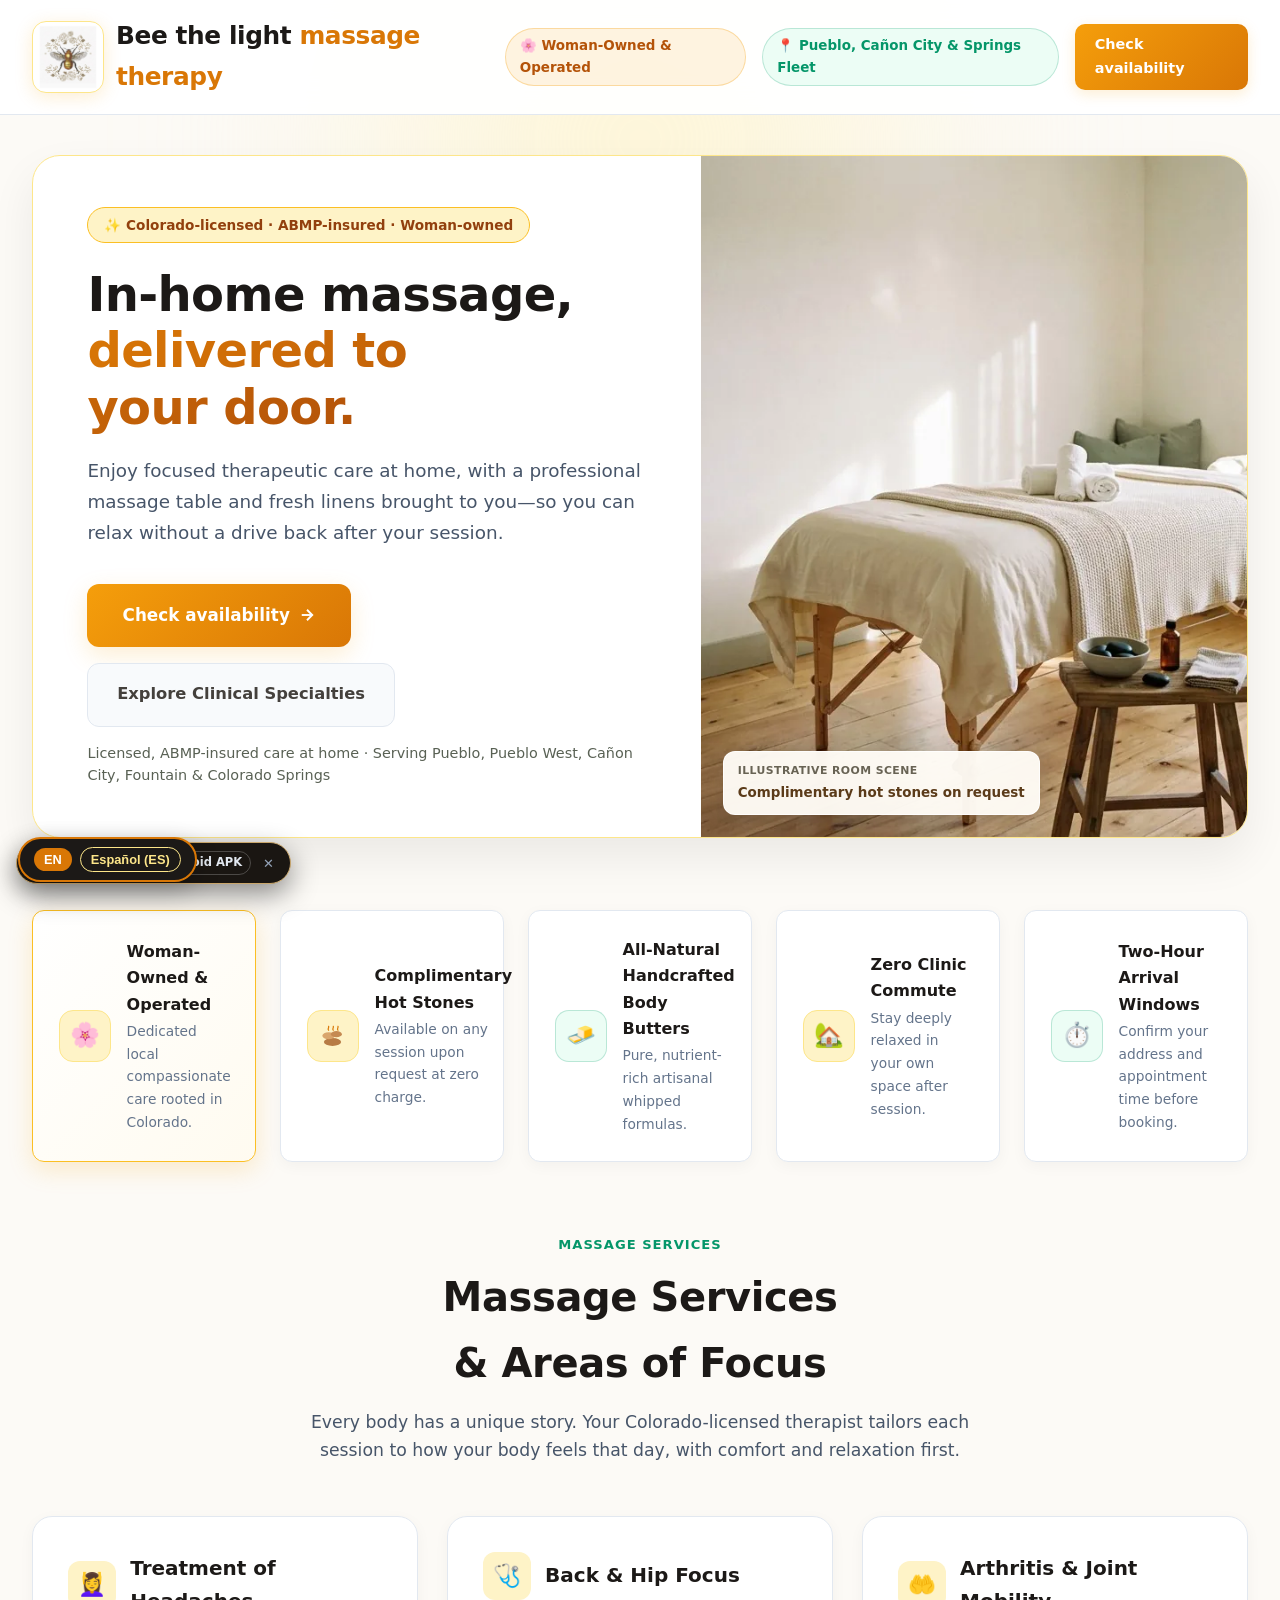
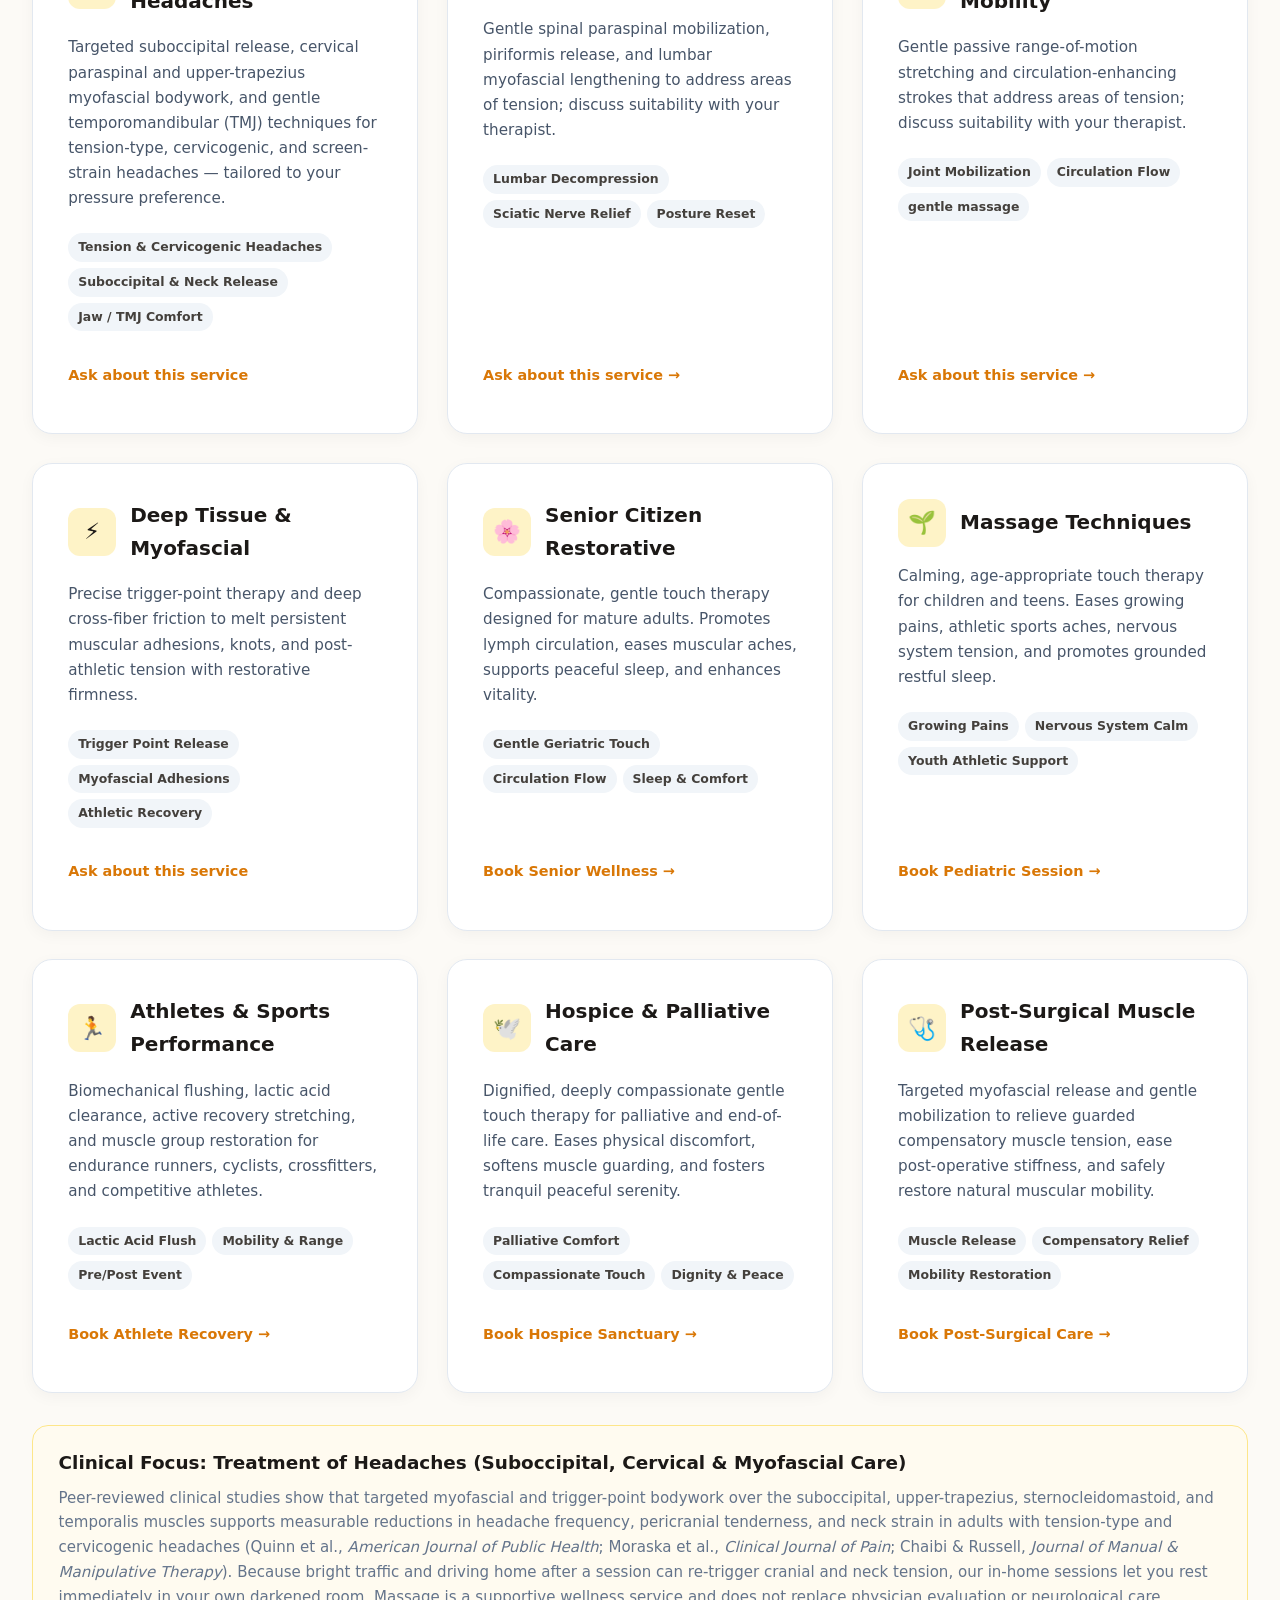
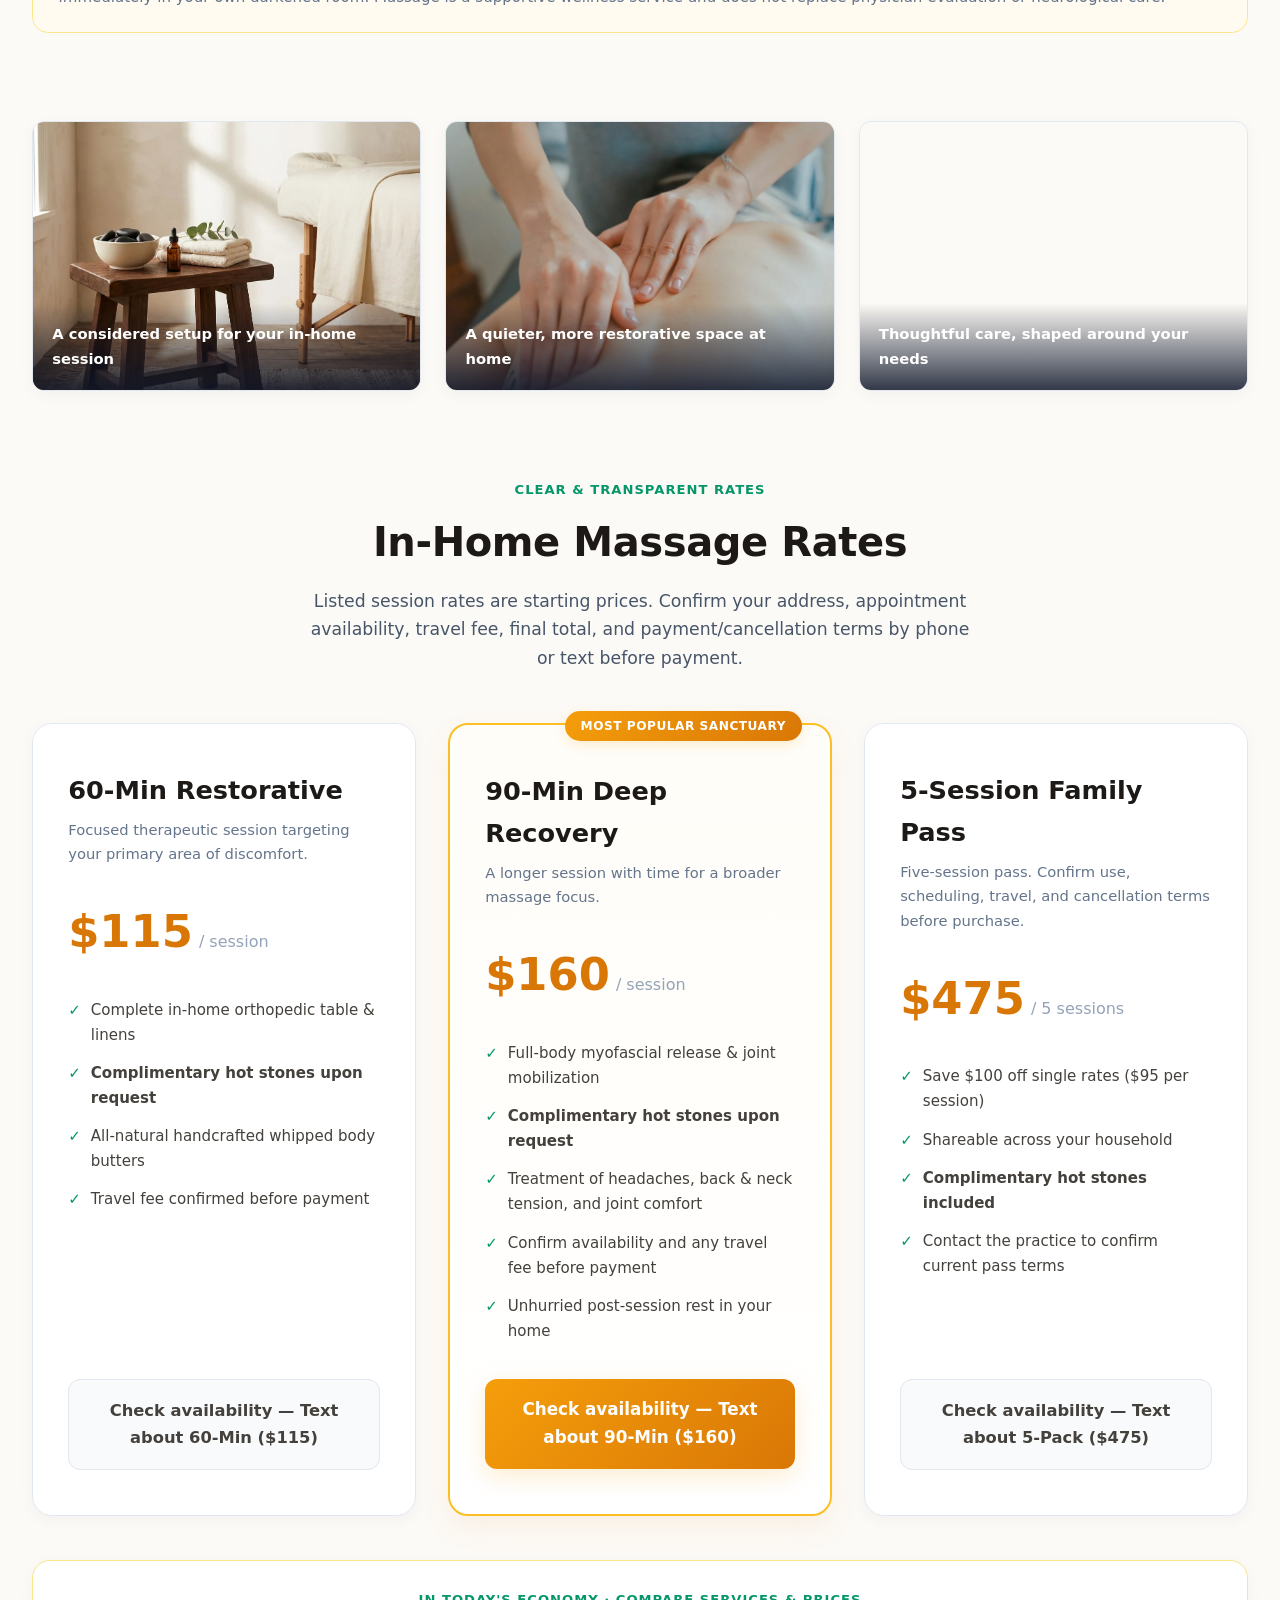
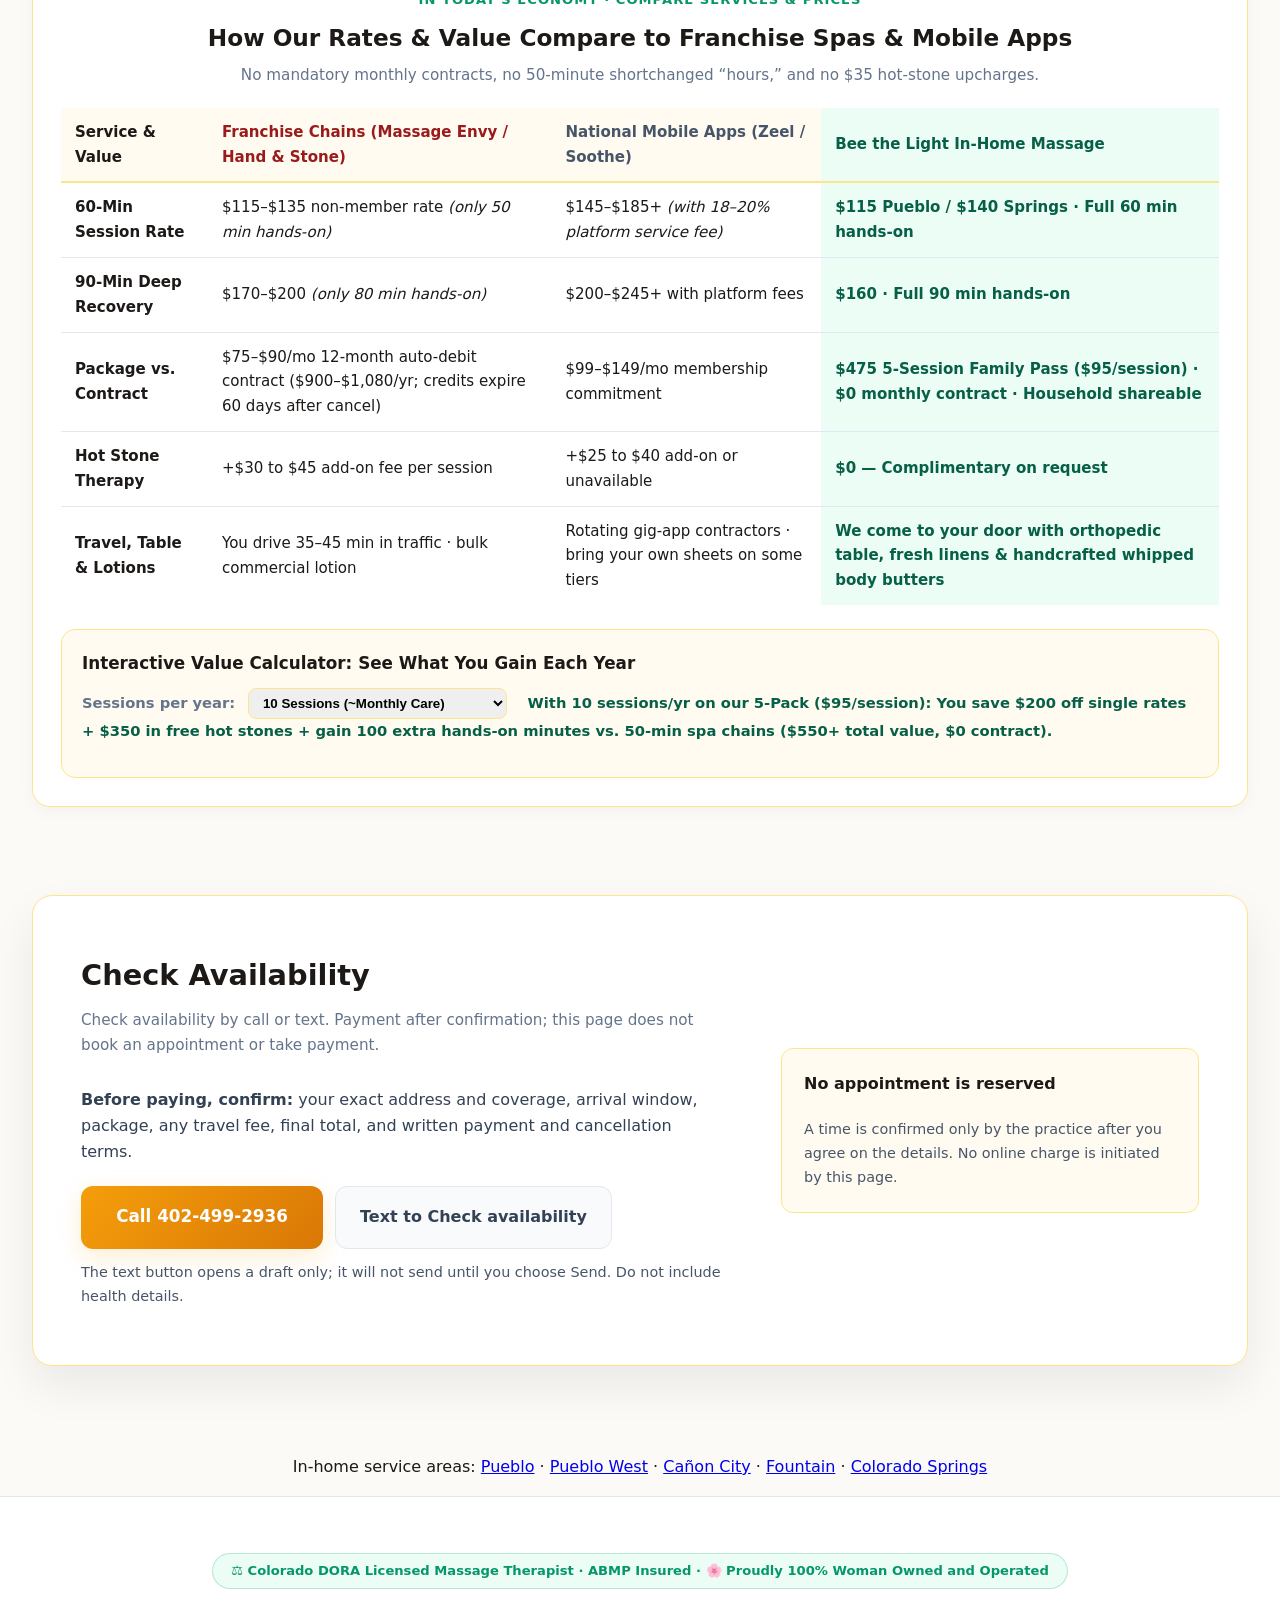
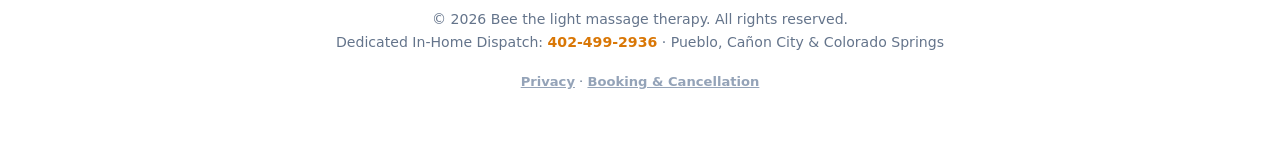
==== commit 4e8e3b24: "design: $50k sunlit palette pass - remove dark slate boxes/pills/callouts, warm editorial ink (#1c19" ====
--- a/index.html
+++ b/index.html
@@ -35,7 +35,7 @@
       --healing-sage: #059669;
       --sage-light: #ecfdf5;
       --sage-border: rgba(5, 150, 105, 0.22);
-      --text-main: #1e293b;
+      --text-main: #1c1917;
       --text-muted: #64748b;
       --border-subtle: #e2e8f0;
       --border-gold: #fde68a;
@@ -204,7 +204,7 @@
       font-size: clamp(2.3rem, 4vw, 3rem);
       font-weight: 800;
       line-height: 1.18;
-      color: #0f172a;
+      color: #1c1917;
       margin-bottom: 1.2rem;
       letter-spacing: -0.6px;
       /* keep the two headline lines balanced so the second line never drops a single
@@ -253,7 +253,7 @@
     }
     .btn-sub-cta {
       background: #f8fafc;
-      color: #334155;
+      color: #44403c;
       border: 1px solid var(--border-subtle);
       font-size: 1.02rem;
       font-weight: 700;
@@ -430,7 +430,7 @@
     .value-text h4 {
       font-size: 1rem;
       font-weight: 800;
-      color: #0f172a;
+      color: #1c1917;
       margin-bottom: 2px;
     }
     .value-text p {
@@ -458,7 +458,7 @@
       font-family: inherit;
       font-size: 2.5rem;
       font-weight: 800;
-      color: #0f172a;
+      color: #1c1917;
       margin-bottom: 0.75rem;
       letter-spacing: -0.4px;
     }
@@ -518,7 +518,7 @@
     .specialty-title {
       font-size: 1.25rem;
       font-weight: 800;
-      color: #0f172a;
+      color: #1c1917;
     }
     .specialty-desc {
       font-size: 0.95rem;
@@ -534,7 +534,7 @@
     }
     .specialty-pill {
       background: #f1f5f9;
-      color: #334155;
+      color: #44403c;
       font-size: 0.78rem;
       font-weight: 700;
       padding: 4px 10px;
@@ -645,7 +645,7 @@
     .package-name {
       font-size: 1.6rem;
       font-weight: 800;
-      color: #0f172a;
+      color: #1c1917;
       margin-bottom: 0.4rem;
     }
     .package-desc {
@@ -674,7 +674,7 @@
     .feature-list li {
       margin-bottom: 0.85rem;
       font-size: 0.94rem;
-      color: #334155;
+      color: #44403c;
       display: flex;
       align-items: flex-start;
       gap: 10px;
@@ -707,7 +707,7 @@
     .form-group-title {
       font-family: inherit;
       font-size: 1.8rem;
-      color: #0f172a;
+      color: #1c1917;
       margin-bottom: 0.5rem;
     }
     .form-group-sub {
@@ -728,14 +728,14 @@
       display: block;
       font-size: 0.86rem;
       font-weight: 700;
-      color: #334155;
+      color: #44403c;
       margin-bottom: 0.45rem;
     }
     .form-control {
       width: 100%;
       background: #f8fafc;
       border: 1px solid var(--border-subtle);
-      color: #0f172a;
+      color: #1c1917;
       padding: 0.95rem 1.2rem;
       border-radius: 10px;
       font-size: 0.95rem;
@@ -768,7 +768,7 @@
     }
     .time-slot-btn:hover {
       background: #e2e8f0;
-      color: #0f172a;
+      color: #1c1917;
     }
     .time-slot-btn.active {
       background: var(--honey-gold);
@@ -788,7 +788,7 @@
     .pressure-btn {
       background: #f8fafc;
       border: 1.5px solid var(--border-subtle);
-      color: #334155;
+      color: #44403c;
       padding: 0.65rem 0.5rem;
       border-radius: 8px;
       font-size: 0.82rem;
@@ -799,7 +799,7 @@
     }
     .pressure-btn:hover {
       background: #f1f5f9;
-      border-color: #cbd5e1;
+      border-color: #d8cdb8;
     }
     .pressure-btn.active {
       background: #fef3c7;
@@ -853,7 +853,7 @@
       color: #64748b;
     }
     .summary-item strong {
-      color: #0f172a;
+      color: #1c1917;
     }
     .summary-total {
       display: flex;
@@ -866,7 +866,7 @@
     .summary-total-label {
       font-size: 1.1rem;
       font-weight: 800;
-      color: #0f172a;
+      color: #1c1917;
     }
     .summary-total-amount {
       font-size: 2rem;
@@ -900,14 +900,14 @@
     }
     .review-quote {
       font-size: 0.96rem;
-      color: #334155;
+      color: #44403c;
       line-height: 1.65;
       margin-bottom: 1.2rem;
       font-style: italic;
     }
     .review-author {
       font-weight: 800;
-      color: #0f172a;
+      color: #1c1917;
       font-size: 0.95rem;
     }
     .review-context {
@@ -1461,8 +1461,7 @@
         <a href="/privacy.html" style="color:#94a3b8; text-decoration:underline;">Privacy</a> &middot;
         <a href="/booking-policy.html" style="color:#94a3b8; text-decoration:underline;">Booking &amp; Cancellation</a>
       </p>
-    <div class="footer-sister" style="margin-top:10px;padding-top:10px;border-top:1px solid rgba(128,128,128,0.2);font-size:13px;text-align:center;opacity:0.85;">Southern CO Sister Network: <a href="https://whereeatin.com/">Where We Eatin&#39;</a> &middot; <a href="https://restaurantradar.app/">Restaurant Radar</a> &middot; <a href="https://coloradobounceclub.com/">Colorado Bounce Club</a> &middot; <a href="https://beethelightmassage.com/">Bee The Light Massage</a> &middot; <a href="https://thesoapbook.com/">SOAP Autopilot</a> &middot; <a href="https://baadlandsfarms.com/">Baadlands Farms</a> &middot; <a href="https://politicalpayola.com/">Political Payola</a></div>
-</footer>
+    </footer>
 
 
   <script data-public-ui="1">
@@ -1519,7 +1518,7 @@
 
       var bar = document.createElement('aside');
       bar.setAttribute('aria-label', 'Language selector / Selector de idioma');
-      bar.style.cssText = 'position:fixed;bottom:18px;left:18px;z-index:9999;background:#1e293b;color:#fff;padding:8px 14px;border-radius:999px;box-shadow:0 8px 24px rgba(0,0,0,0.22);font-size:0.84rem;font-weight:700;display:flex;align-items:center;gap:8px;border:2px solid #d97706;';
+      bar.style.cssText = 'position:fixed;bottom:18px;left:18px;z-index:9999;background:#1c1917;color:#fff;padding:8px 14px;border-radius:999px;box-shadow:0 8px 24px rgba(0,0,0,0.22);font-size:0.84rem;font-weight:700;display:flex;align-items:center;gap:8px;border:2px solid #d97706;';
       var btnEn = document.createElement('button');
       btnEn.type = 'button';
       btnEn.textContent = 'EN';
@@ -1556,5 +1555,5 @@
     })();
   </script>
   <script src="/assets/mobile-app-install.js" data-public-ui="1" defer></script>
-<script src="/assets/funnel-beacon.js" defer></script></body>
+</body>
 </html>
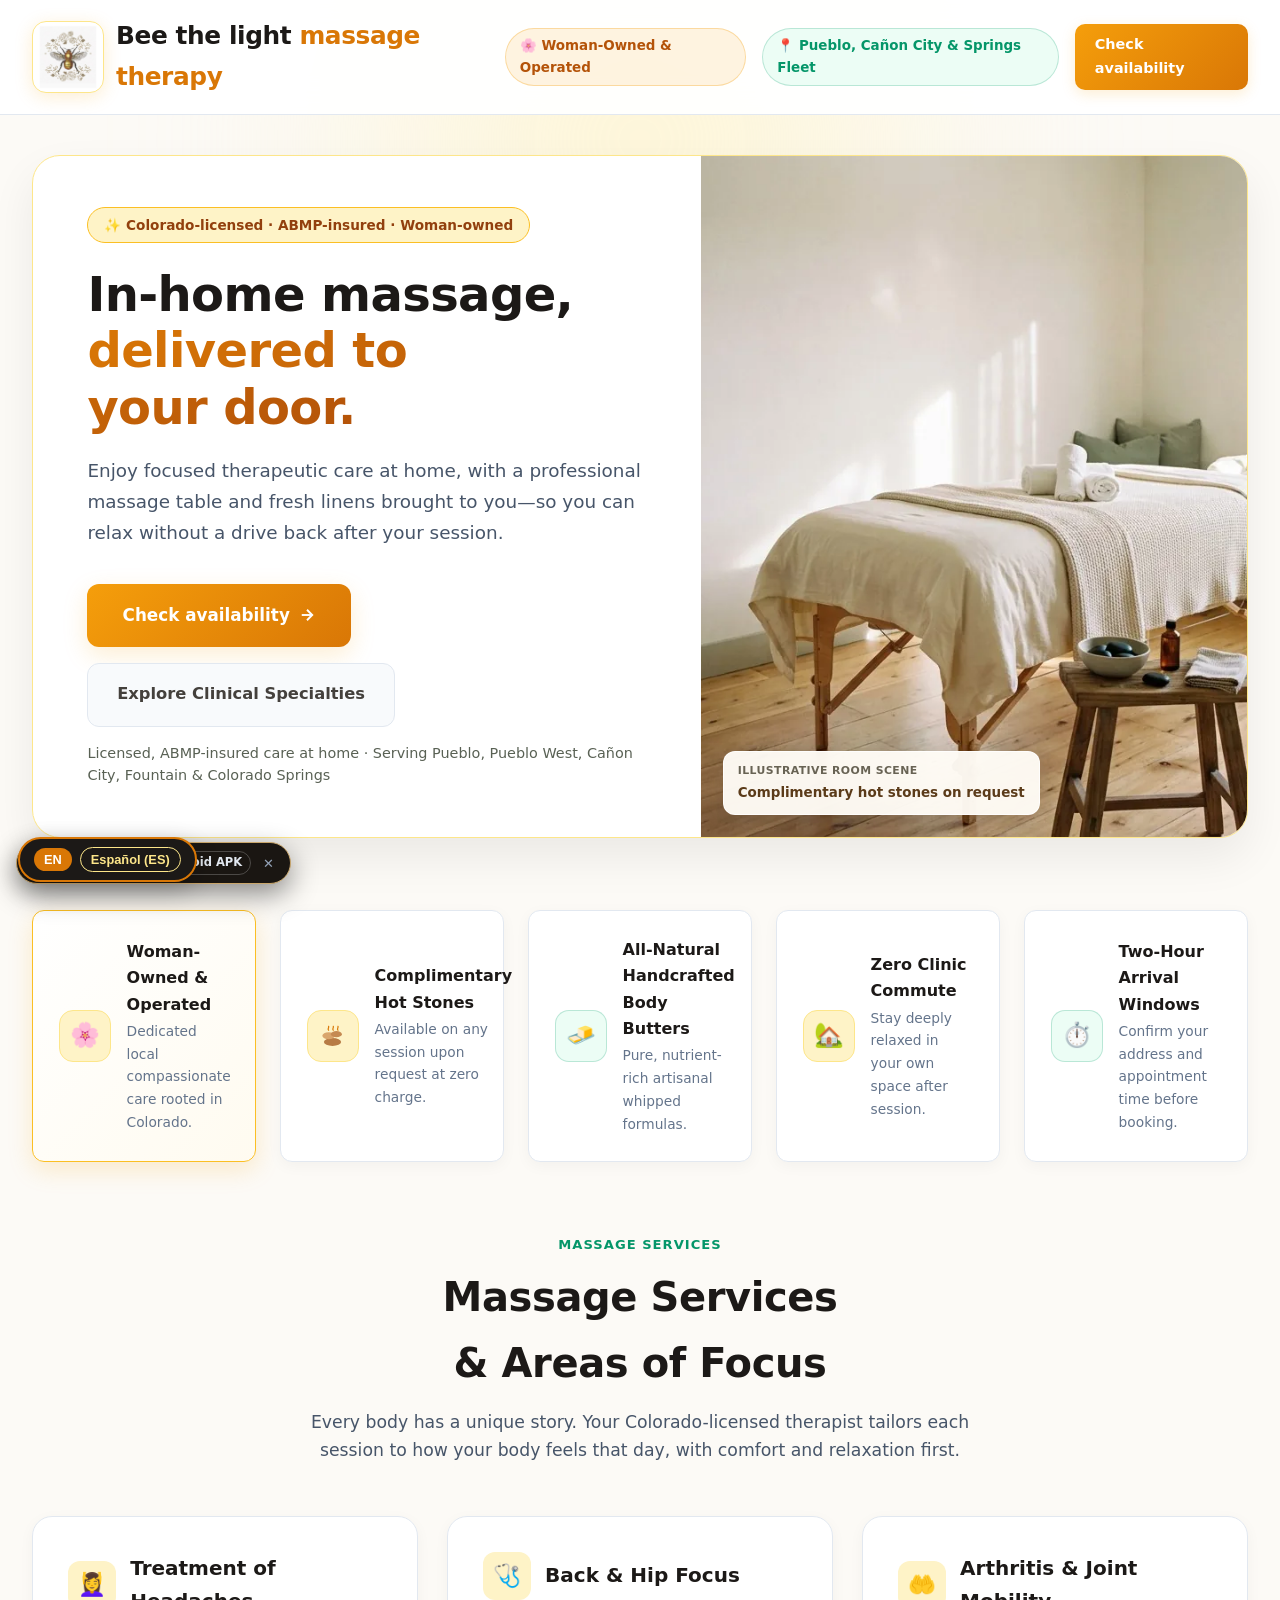
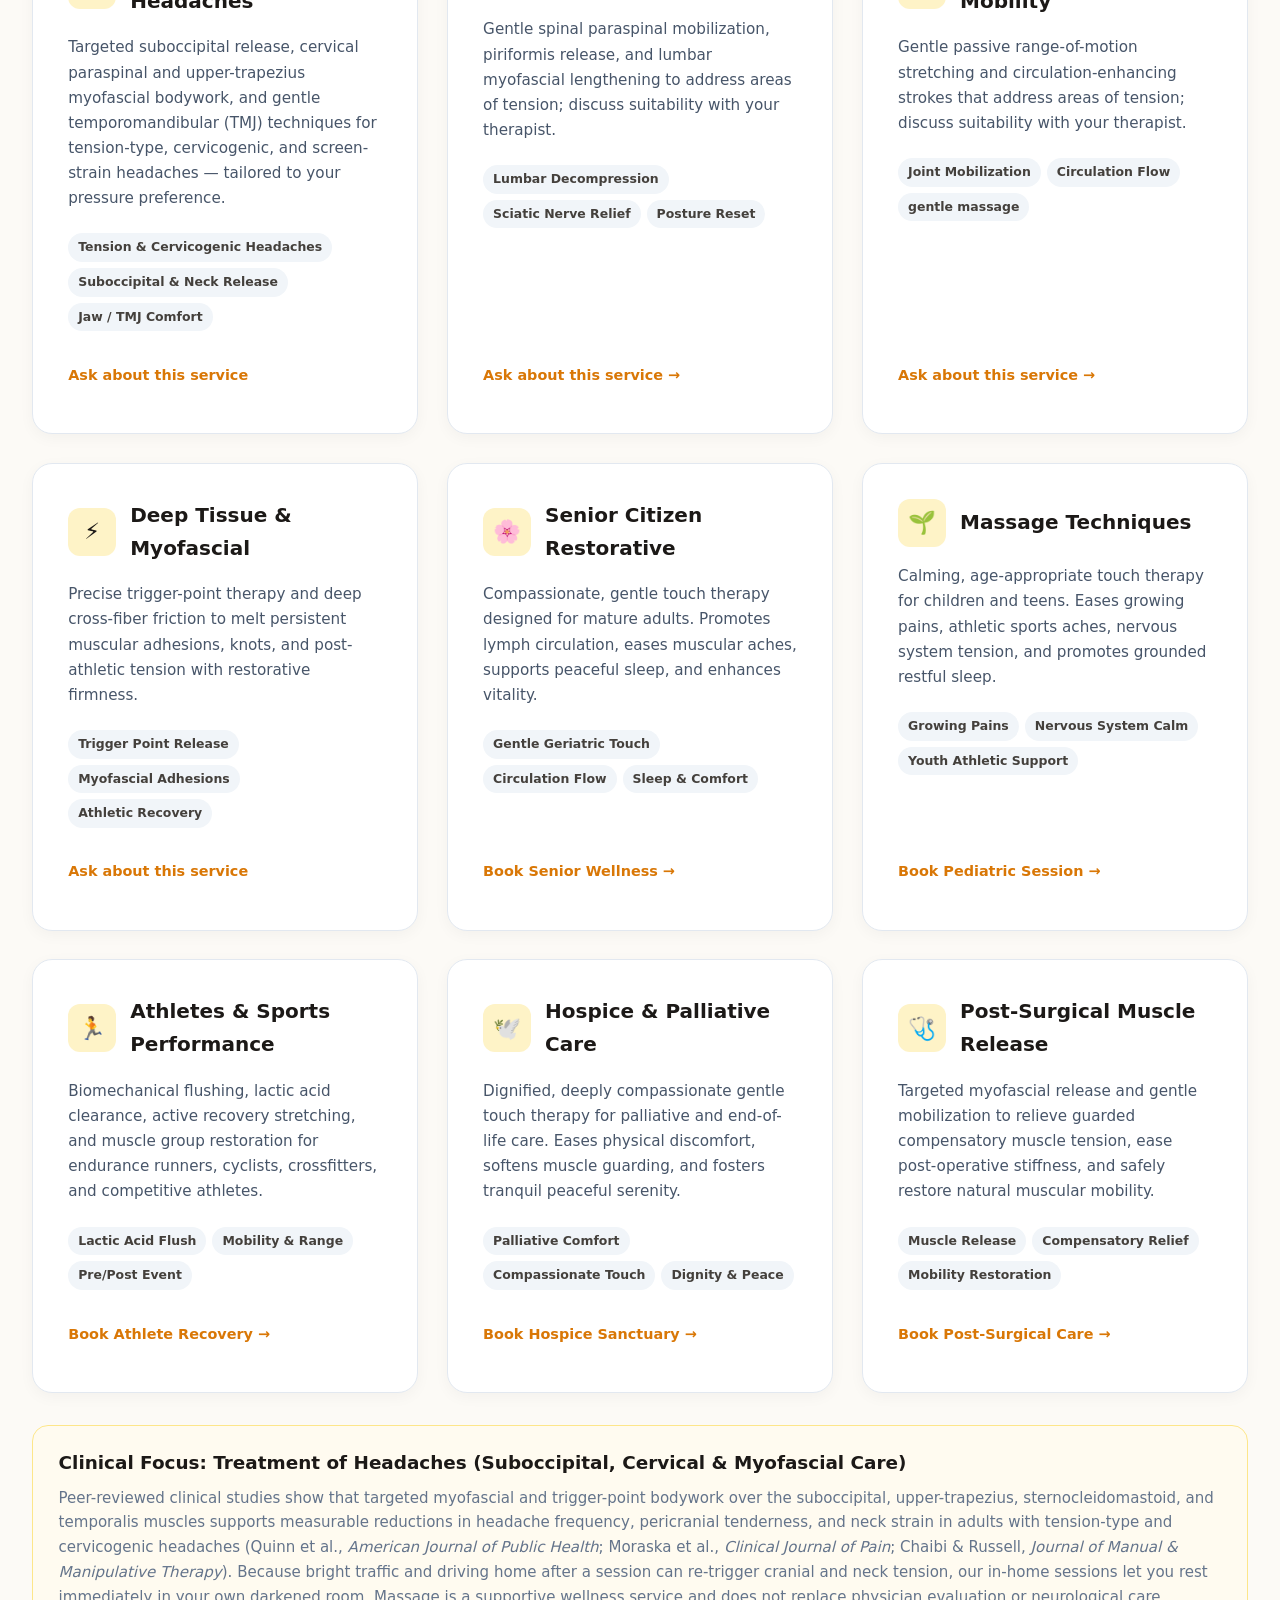
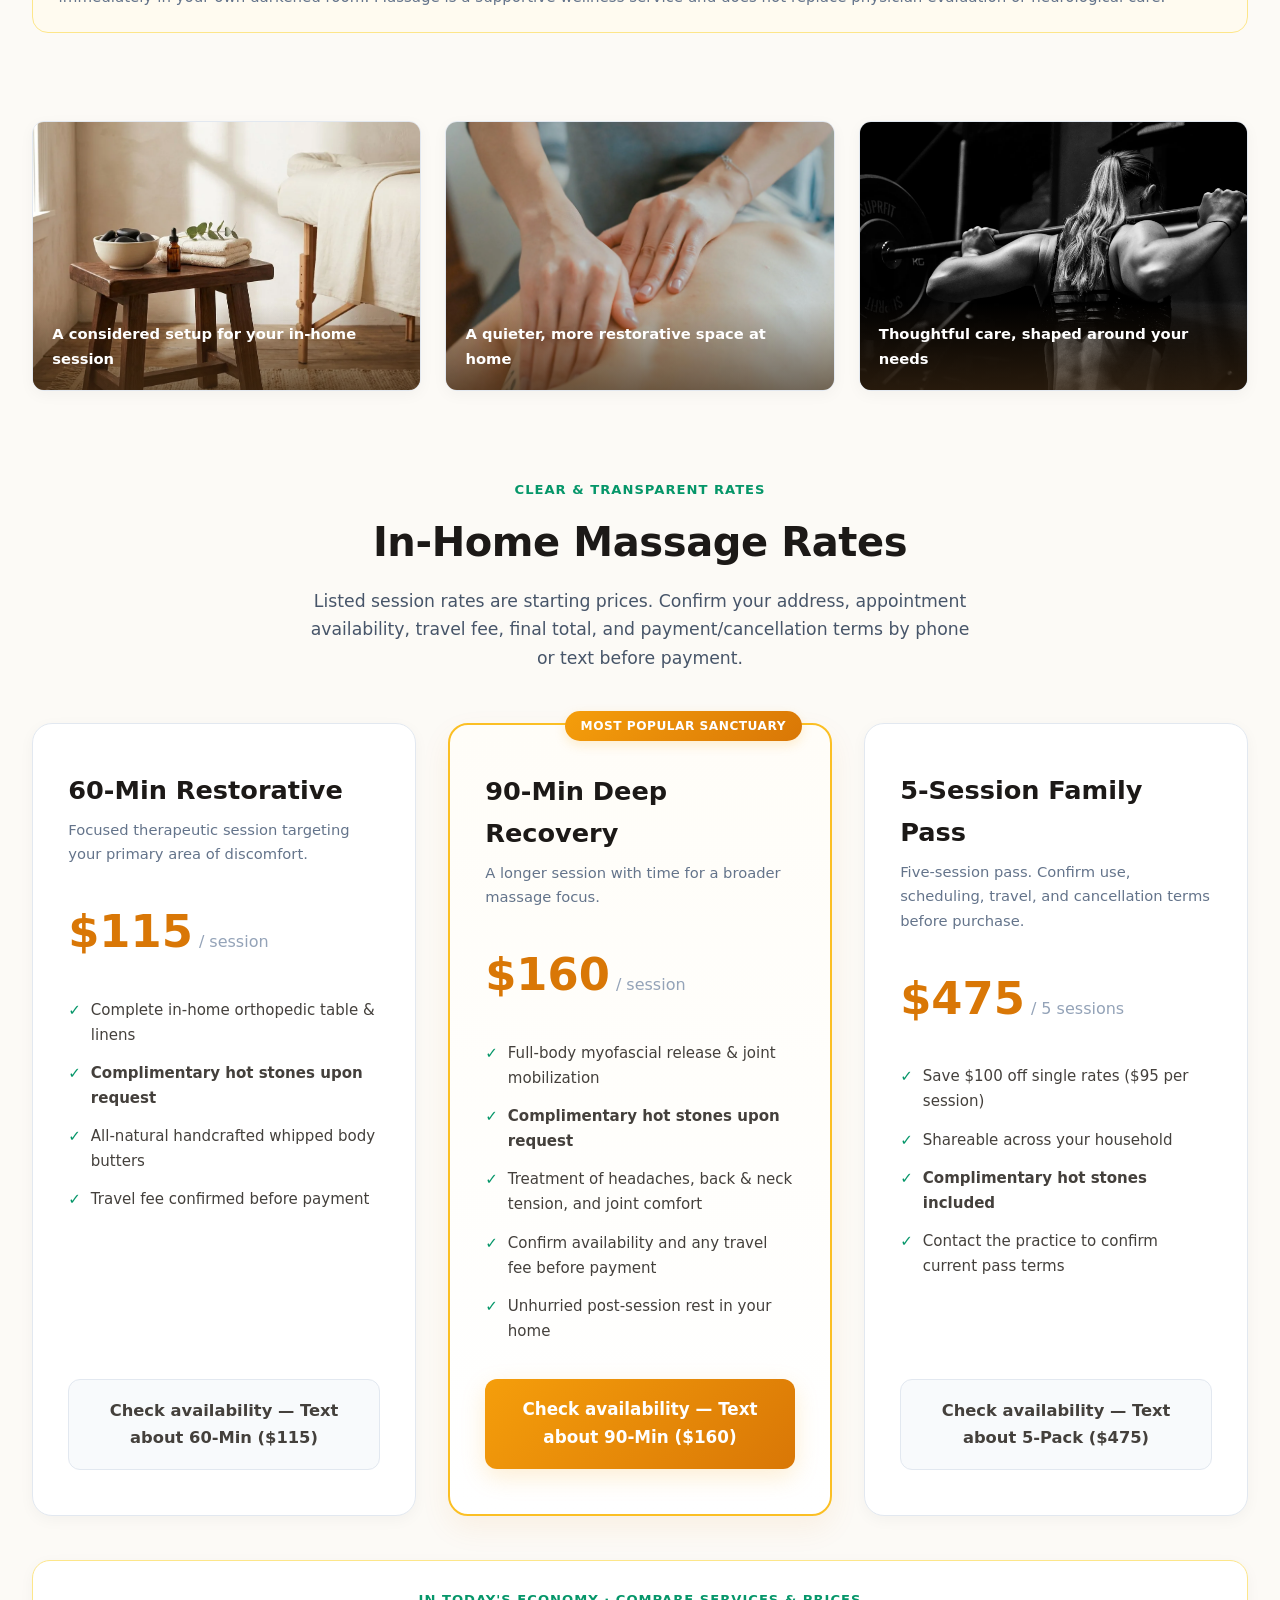
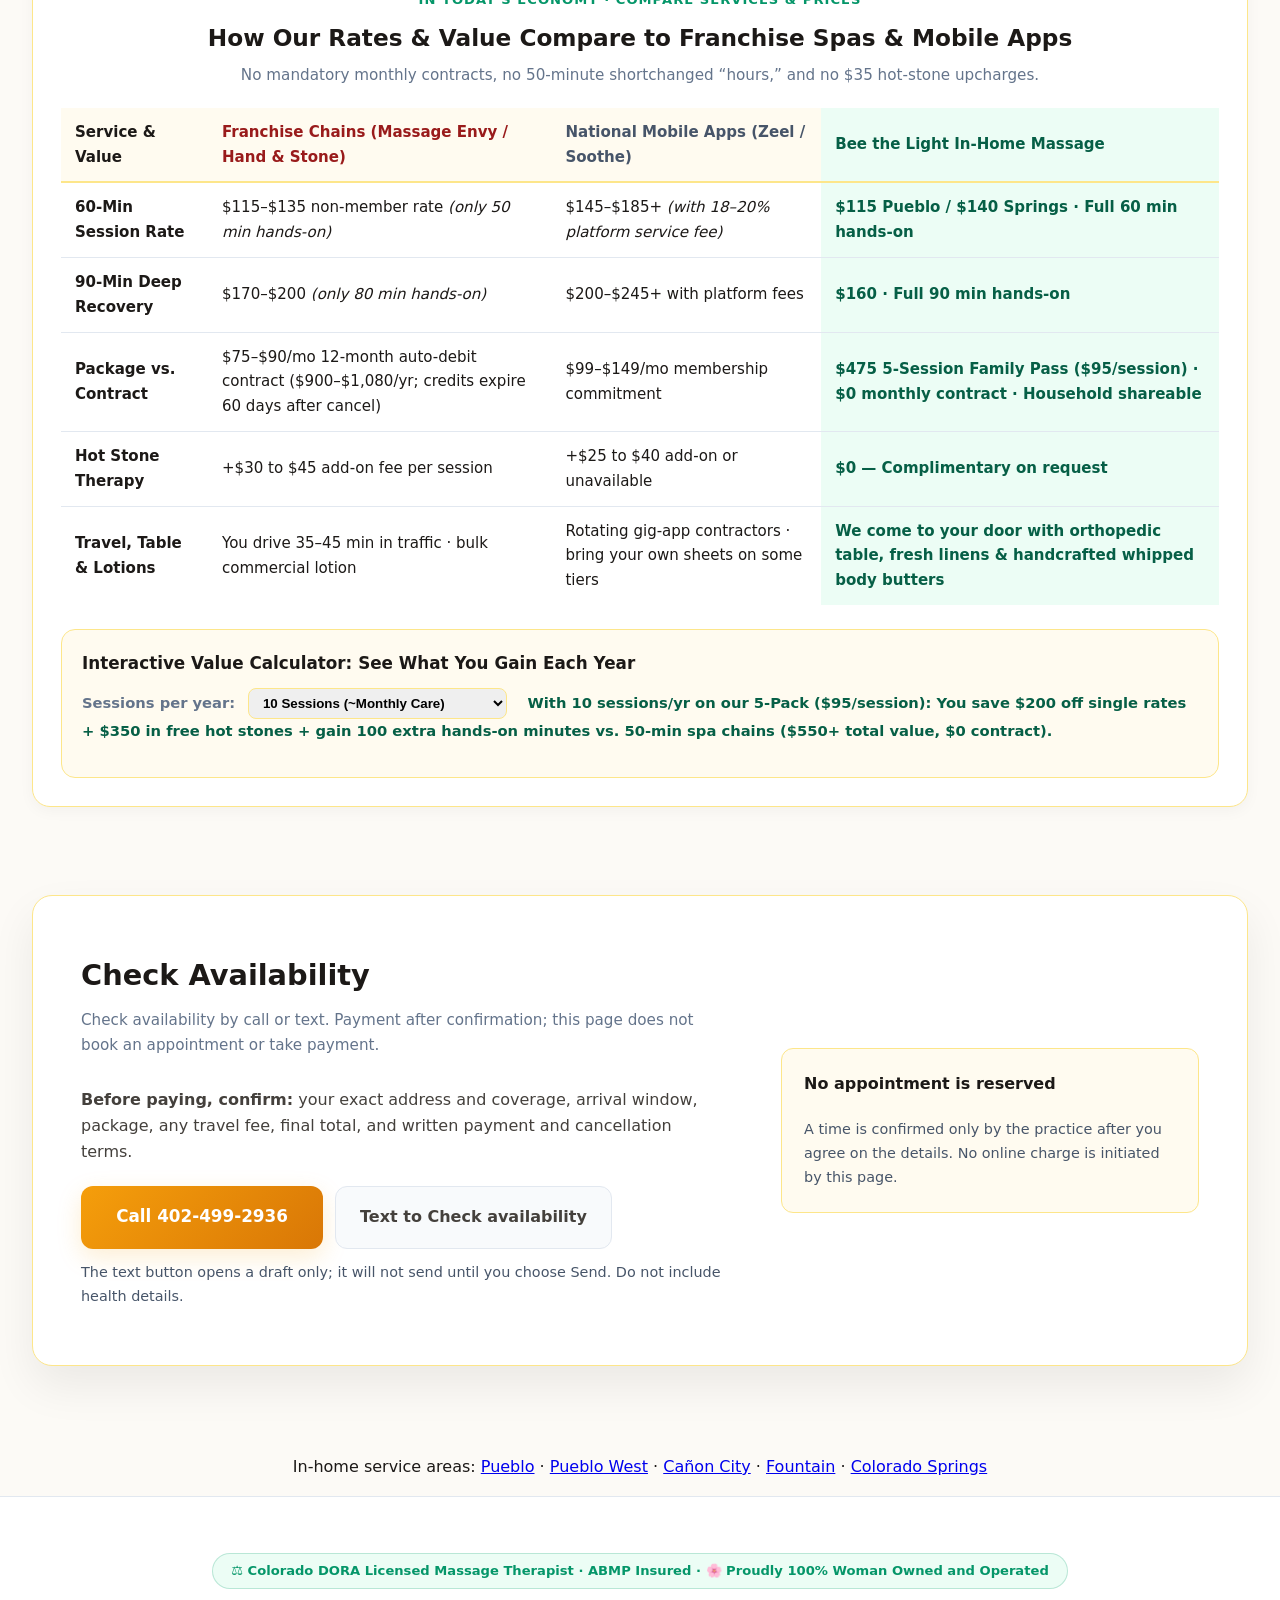
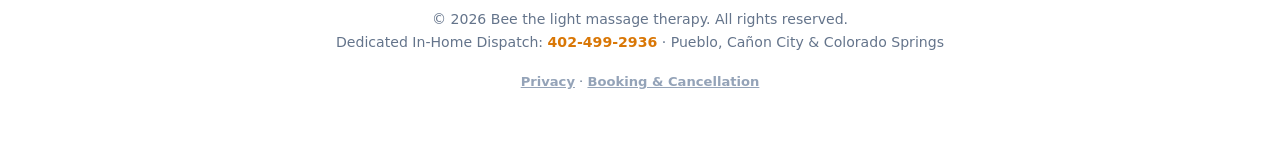
==== commit c79a9024: "design: warm gallery scrim + warm secondary buttons (no black scrim/slate ink)" ====
--- a/index.html
+++ b/index.html
@@ -590,7 +590,7 @@
       left: 0;
       right: 0;
       padding: 1.2rem;
-      background: linear-gradient(180deg, transparent 0%, rgba(15, 23, 42, 0.85) 100%);
+      background: linear-gradient(180deg, transparent 0%, rgba(63, 42, 20, 0.62) 100%);
       color: #ffffff;
       font-size: 0.92rem;
       font-weight: 700;
@@ -956,10 +956,10 @@
     .summary-total-label, .summary-total-amount { min-width: 0; max-width: 100%; overflow-wrap: anywhere; }
     .summary-total-amount { font-size: 1.05rem; line-height: 1.4; }
     .booking-inquiry { grid-template-columns: minmax(0, 1fr) minmax(220px, .65fr); align-items: center; }
-    .booking-step { margin: 1.25rem 0; color: #334155; line-height: 1.65; }
+    .booking-step { margin: 1.25rem 0; color: #44403c; line-height: 1.65; }
     .booking-actions { display: flex; flex-wrap: wrap; gap: .75rem; }
     .booking-actions a { min-height: 48px; justify-content: center; align-items: center; }
-    .booking-actions .btn-secondary { text-decoration: none; background: #f8fafc; color: #334155; border: 1px solid var(--border-subtle); border-radius: 12px; padding: 1rem 1.5rem; display: inline-flex; font-size: 1rem; font-weight: 700; }
+    .booking-actions .btn-secondary { text-decoration: none; background: #f8fafc; color: #44403c; border: 1px solid var(--border-subtle); border-radius: 12px; padding: 1rem 1.5rem; display: inline-flex; font-size: 1rem; font-weight: 700; }
     .booking-privacy, .booking-note span { color: #475569; font-size: .9rem; margin-top: .8rem; }
     .booking-note { display: grid; gap: .5rem; background: #fffbf0; border: 1px solid var(--border-gold); border-radius: 12px; padding: 1.4rem; }
     .hot-stones-icon svg { display: block; width: 25px; height: 25px; }
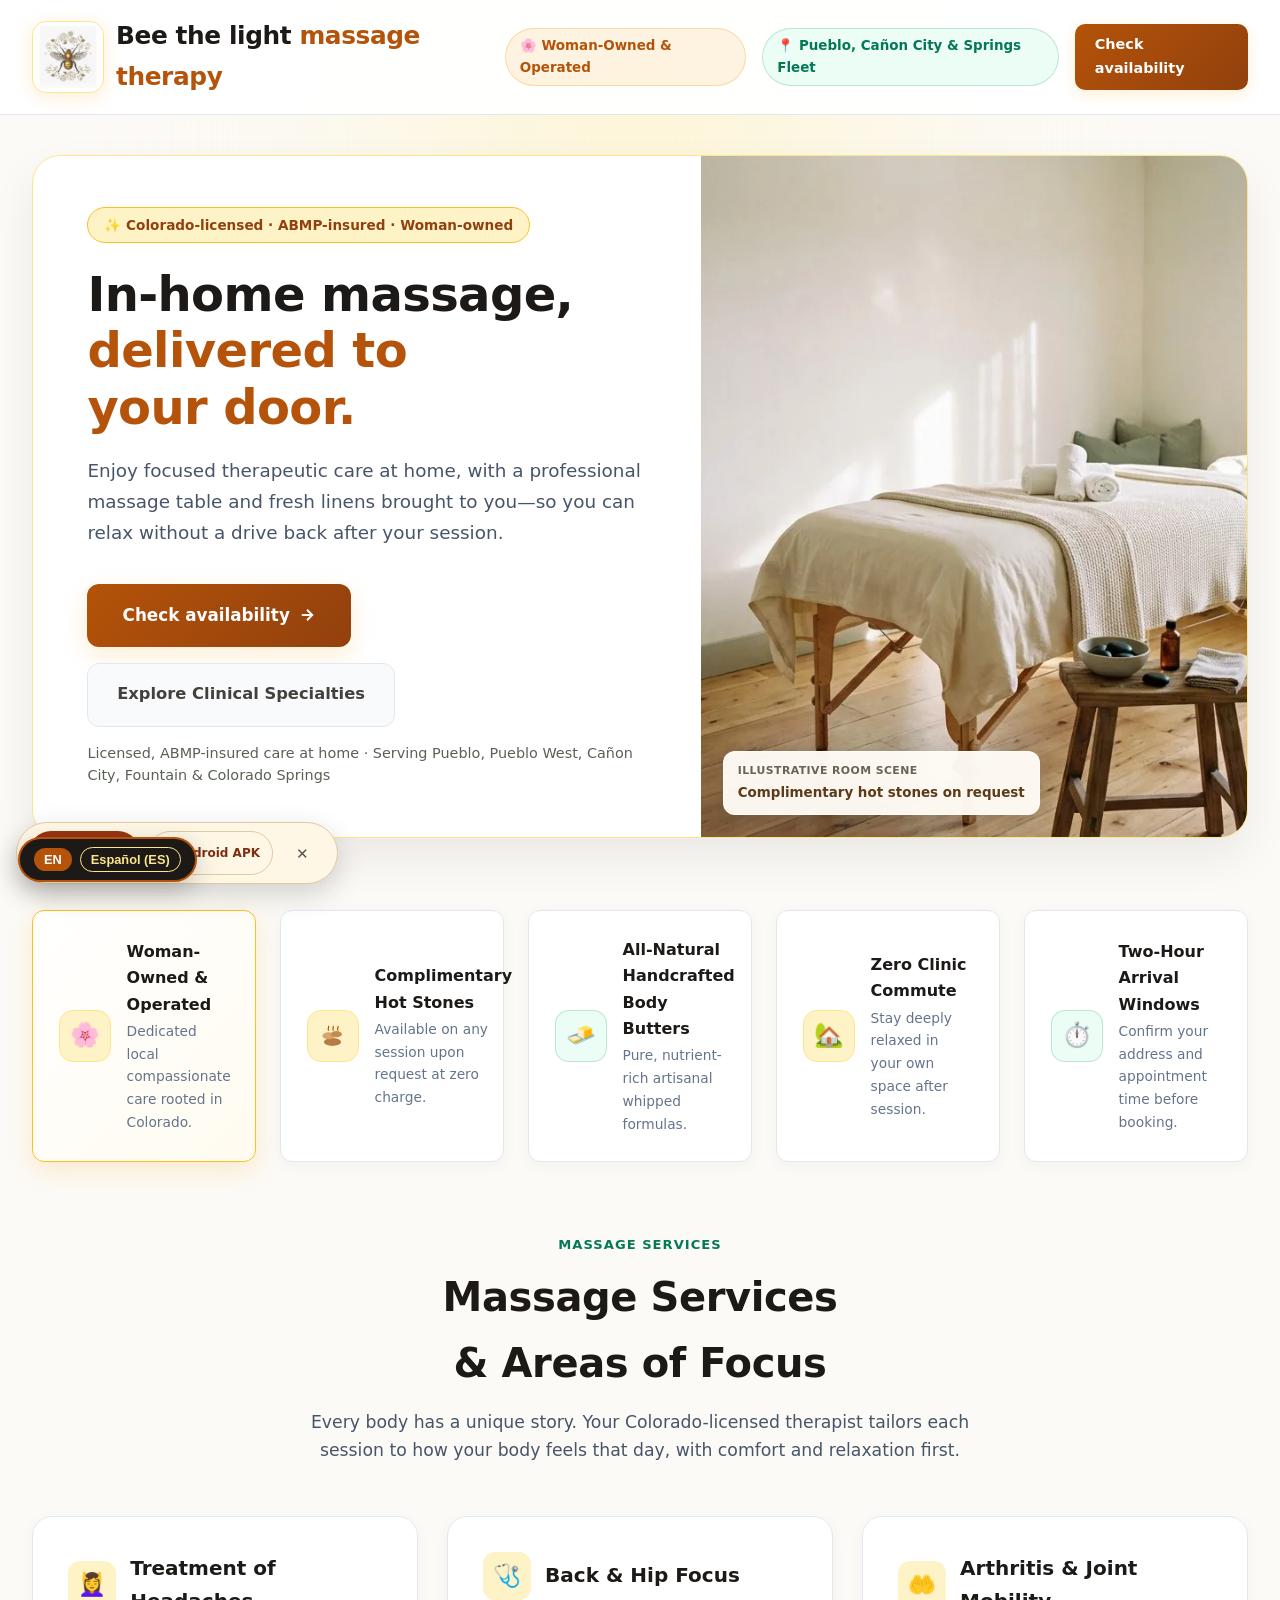
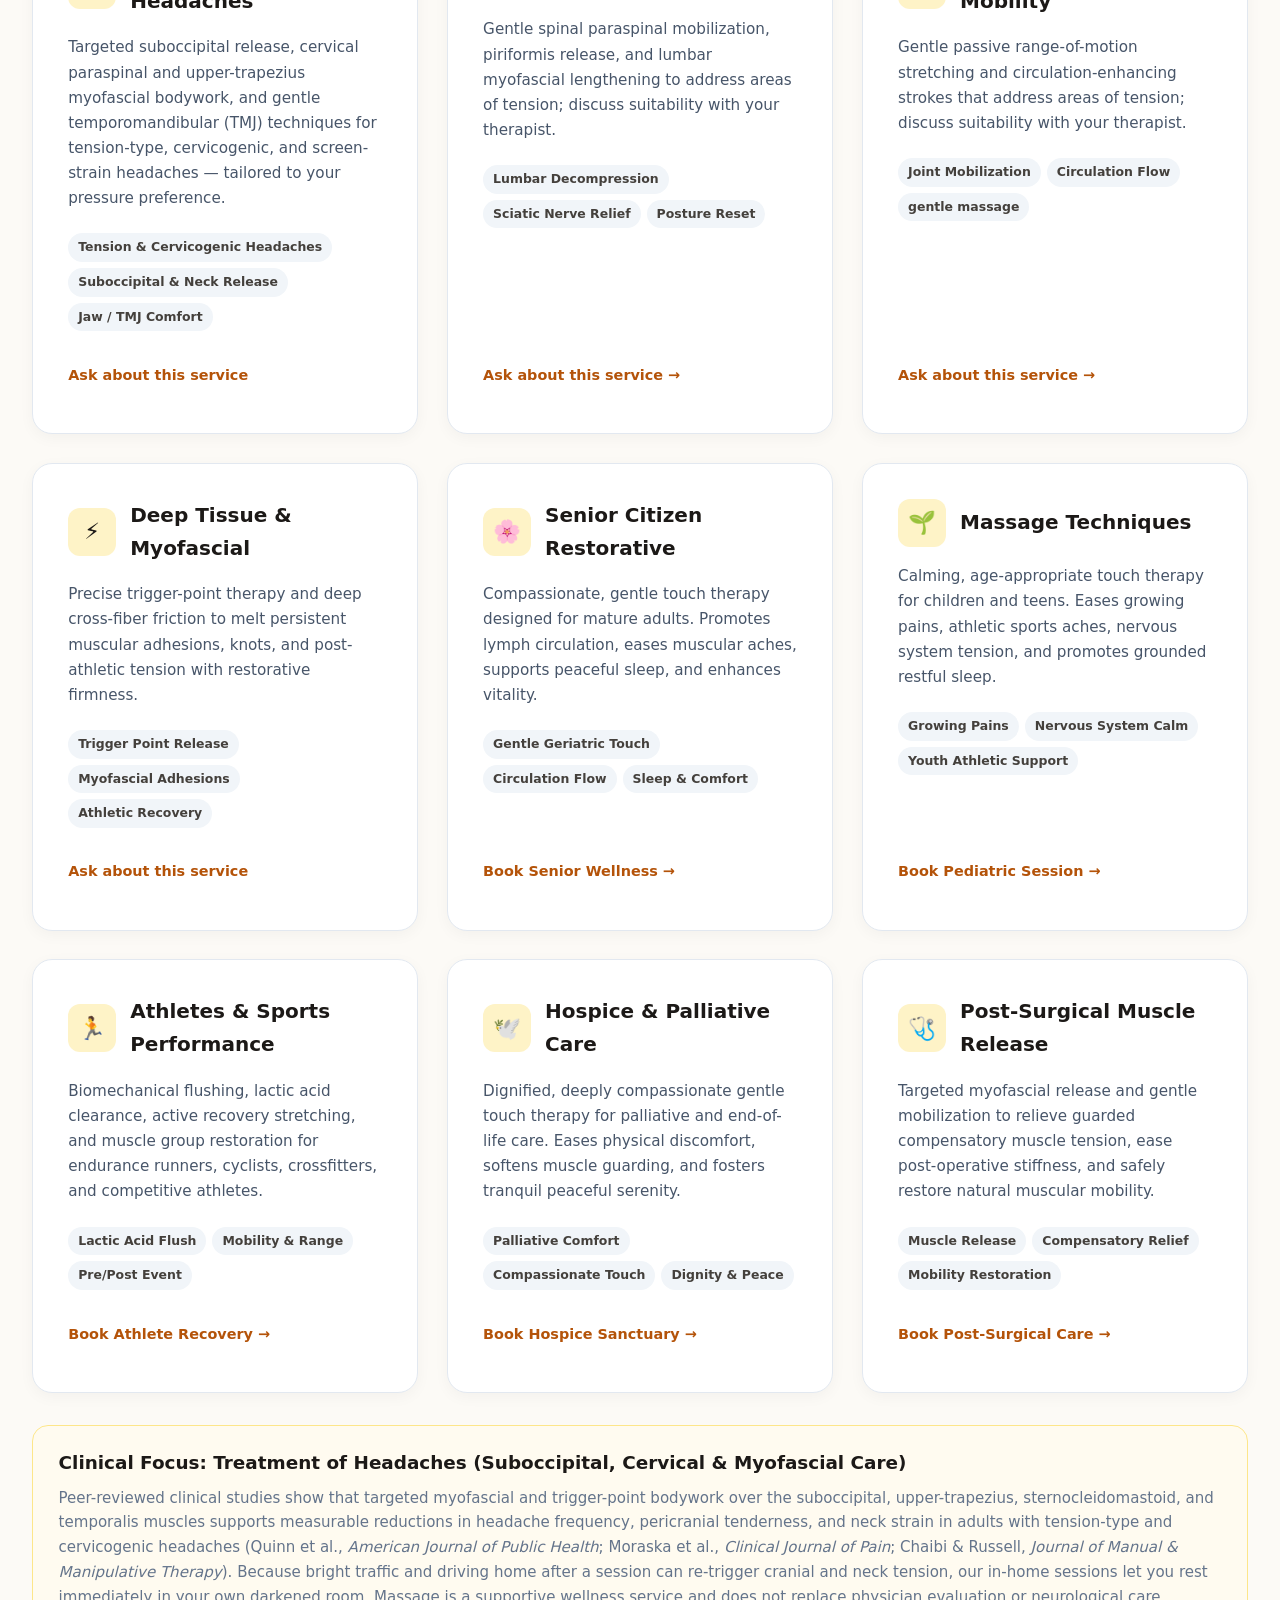
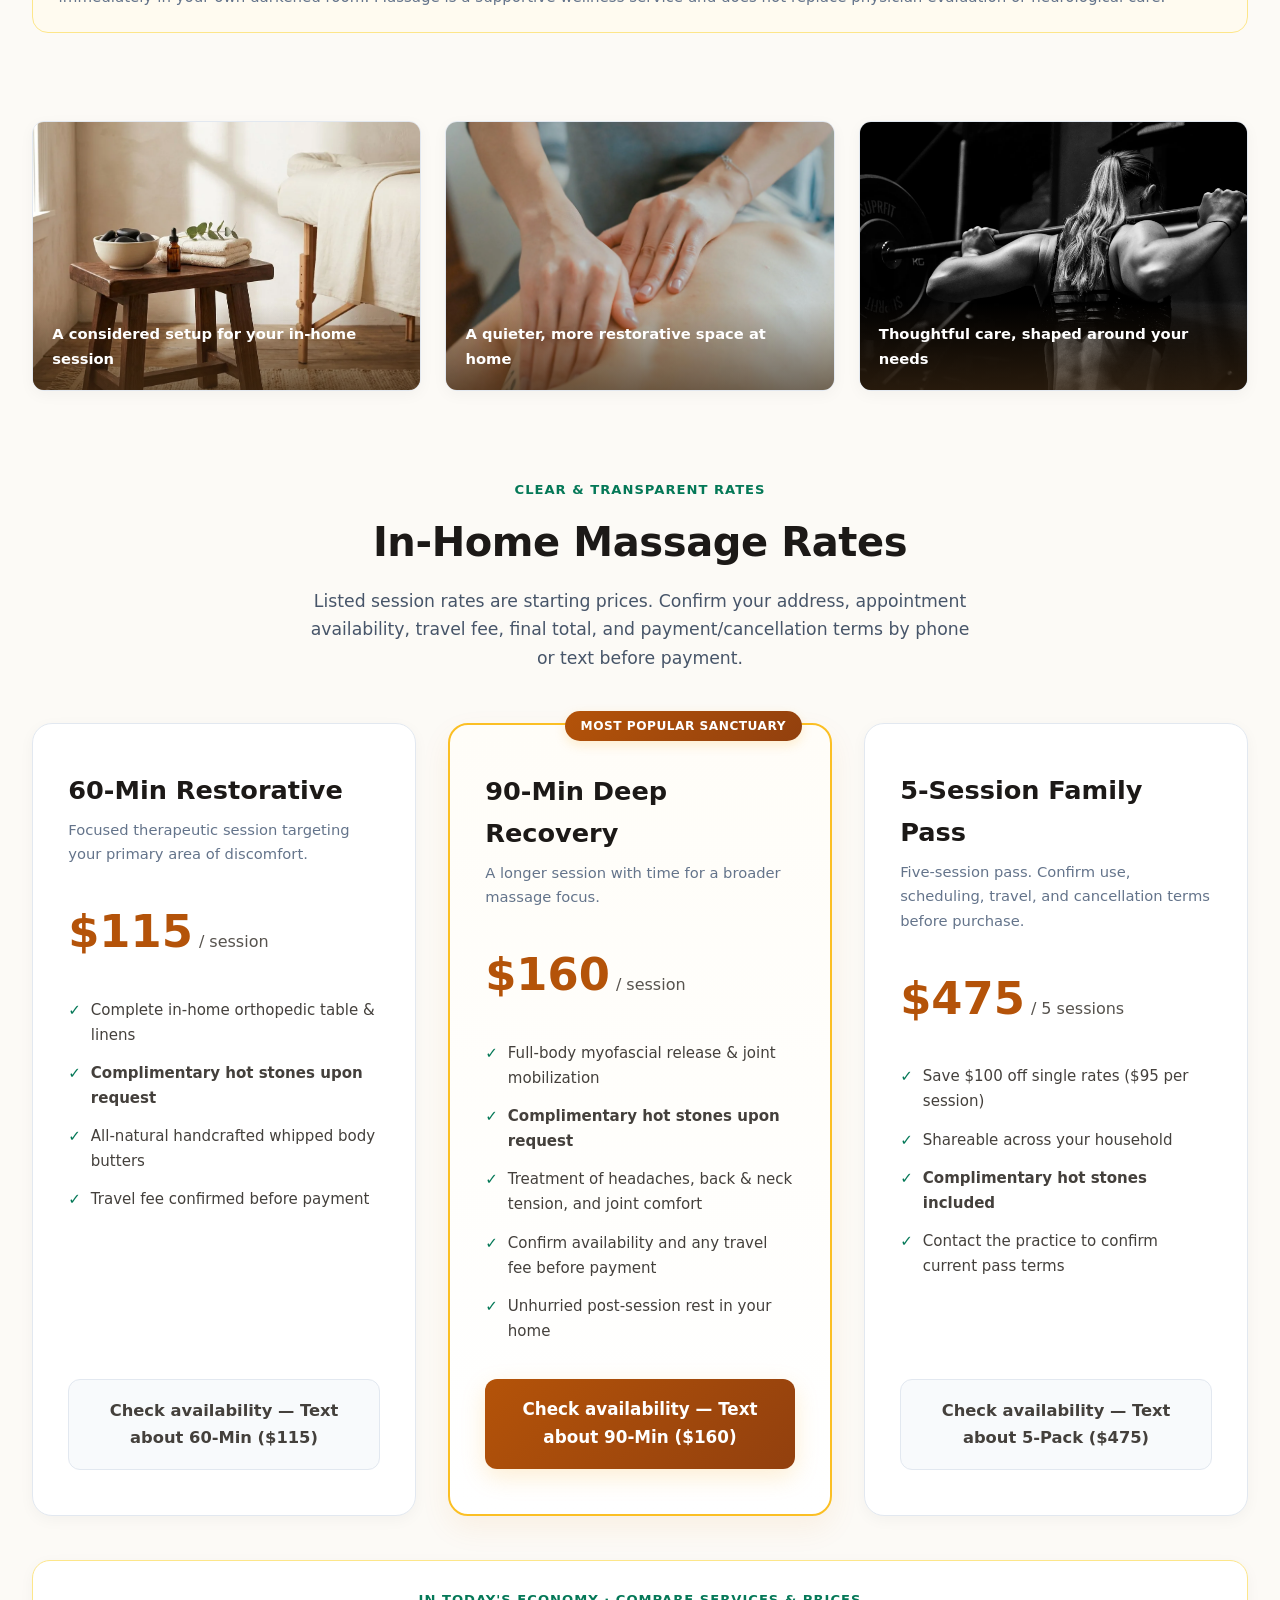
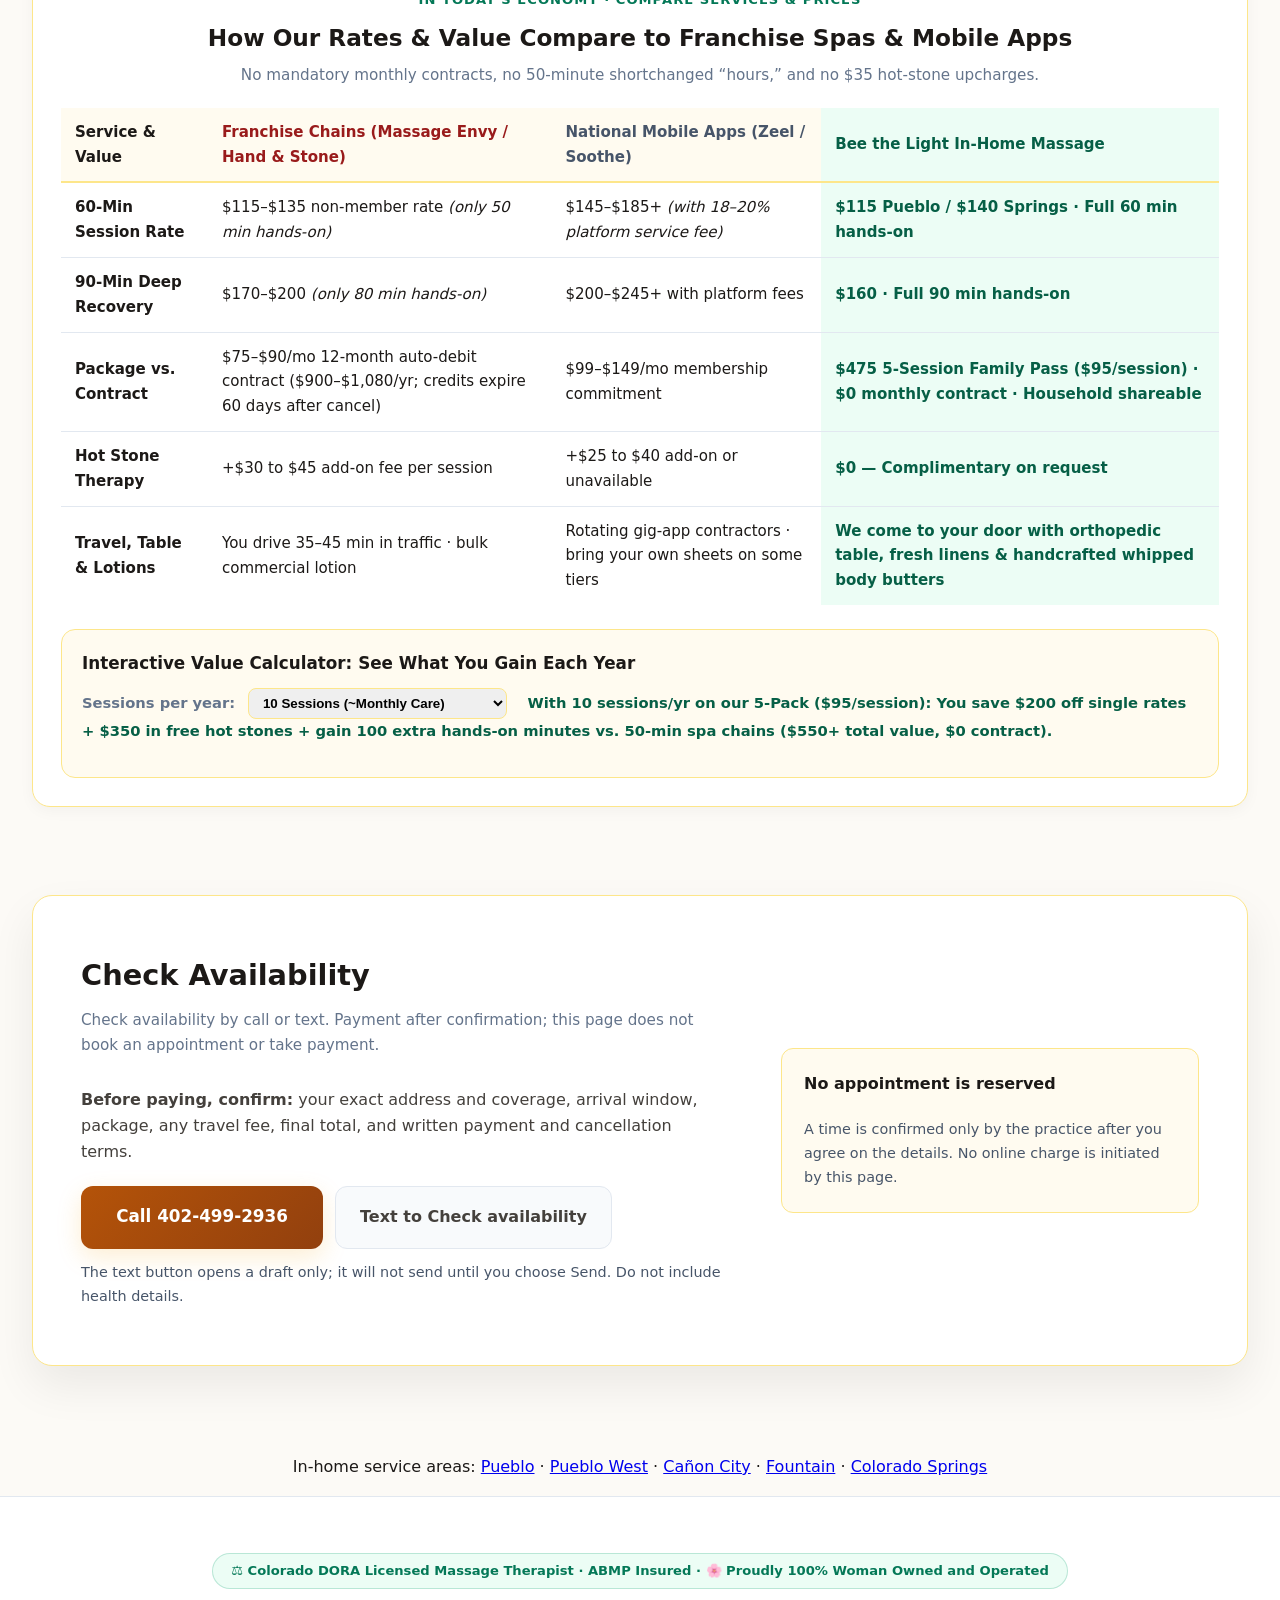
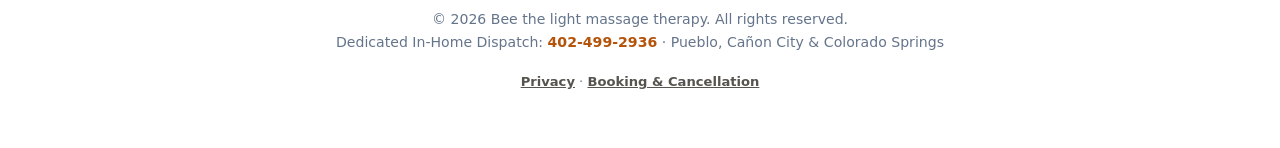
==== commit 432726d0: "a11y/design: sunlit install bar (no dark pill) + 44px targets, deepen CTA gradients to AA, fix low-c" ====
--- a/index.html
+++ b/index.html
@@ -8,7 +8,7 @@
   <meta name="description" content="Colorado-licensed, ABMP-insured massage services delivered to your home across Southern Colorado.">
   <link rel="icon" type="image/png" href="static/images/bee_logo_square.png">
   <link rel="apple-touch-icon" href="static/images/bee_logo_square.png">
-  <meta name="theme-color" content="#d97706">
+  <meta name="theme-color" content="#b45309">
   <link rel="canonical" href="https://beethelightmassage.com/">
   <link rel="alternate" hreflang="en" href="https://beethelightmassage.com/">
   <link rel="alternate" hreflang="es" href="https://beethelightmassage.com/?lang=es">
@@ -28,11 +28,11 @@
       --bg-warm-light: #fcfaf6;
       --bg-card: #ffffff;
       --bg-cream: #fff9f0;
-      --honey-gold: #d97706;
+      --honey-gold: #b45309;
       --honey-light: #fbbf24;
       --honey-pale: #fef3c7;
       --honey-glow: rgba(245, 158, 11, 0.18);
-      --healing-sage: #059669;
+      --healing-sage: #047857;
       --sage-light: #ecfdf5;
       --sage-border: rgba(5, 150, 105, 0.22);
       --text-main: #1c1917;
@@ -141,7 +141,7 @@
       color: var(--healing-sage);
     }
     .btn-reserve-nav {
-      background: linear-gradient(135deg, #f59e0b 0%, #d97706 100%);
+      background: linear-gradient(135deg, #b45309 0%, #92400e 100%);
       color: #ffffff;
       font-weight: 700;
       padding: 9px 20px;
@@ -217,7 +217,7 @@
       .hero-media-side { min-height: 560px; }
     }
     .hero-title span {
-      background: linear-gradient(135deg, #d97706 0%, #b45309 100%);
+      background: linear-gradient(135deg, #b45309 0%, #b45309 100%);
       -webkit-background-clip: text;
       -webkit-text-fill-color: transparent;
     }
@@ -234,7 +234,7 @@
       align-items: center;
     }
     .btn-main-cta {
-      background: linear-gradient(135deg, #f59e0b 0%, #d97706 100%);
+      background: linear-gradient(135deg, #b45309 0%, #92400e 100%);
       color: #ffffff;
       font-size: 1.05rem;
       font-weight: 800;
@@ -632,7 +632,7 @@
       position: absolute;
       top: -14px;
       right: 28px;
-      background: linear-gradient(135deg, #f59e0b 0%, #d97706 100%);
+      background: linear-gradient(135deg, #b45309 0%, #92400e 100%);
       color: #ffffff;
       font-size: 0.76rem;
       font-weight: 800;
@@ -664,7 +664,7 @@
     }
     .package-price span {
       font-size: 1rem;
-      color: #94a3b8;
+      color: #57534e;
       font-weight: 500;
     }
     .feature-list {
@@ -1048,7 +1048,7 @@
       </div>
     </div>
     <div class="value-card">
-      <div class="value-icon-box hot-stones-icon"><svg viewBox="0 0 32 32" aria-hidden="true" focusable="false"><ellipse cx="16" cy="23" rx="11" ry="5" fill="#b77b45"/><ellipse cx="11" cy="15" rx="8" ry="4.5" fill="#d9a56c"/><ellipse cx="21" cy="13" rx="7" ry="4" fill="#c58a52"/><path d="M11 8c-2-2 1-3 0-5m6 5c-2-2 1-3 0-5m6 5c-2-2 1-3 0-5" fill="none" stroke="#d97706" stroke-width="1.5" stroke-linecap="round"/></svg><span class="visually-hidden">Hot stones</span></div>
+      <div class="value-icon-box hot-stones-icon"><svg viewBox="0 0 32 32" aria-hidden="true" focusable="false"><ellipse cx="16" cy="23" rx="11" ry="5" fill="#b77b45"/><ellipse cx="11" cy="15" rx="8" ry="4.5" fill="#d9a56c"/><ellipse cx="21" cy="13" rx="7" ry="4" fill="#c58a52"/><path d="M11 8c-2-2 1-3 0-5m6 5c-2-2 1-3 0-5m6 5c-2-2 1-3 0-5" fill="none" stroke="#b45309" stroke-width="1.5" stroke-linecap="round"/></svg><span class="visually-hidden">Hot stones</span></div>
       <div class="value-text">
         <h4>Complimentary Hot Stones</h4>
         <p>Available on any session upon request at zero charge.</p>
@@ -1458,8 +1458,8 @@
     <p>© 2026 Bee the light massage therapy. All rights reserved.<br>
     Dedicated In-Home Dispatch: <a href="tel:4024992936">402-499-2936</a> · Pueblo, Cañon City &amp; Colorado Springs</p>
   <p style="text-align:center; font-size:.82rem; margin-top:1rem;">
-        <a href="/privacy.html" style="color:#94a3b8; text-decoration:underline;">Privacy</a> &middot;
-        <a href="/booking-policy.html" style="color:#94a3b8; text-decoration:underline;">Booking &amp; Cancellation</a>
+        <a href="/privacy.html" style="color:#57534e; text-decoration:underline;">Privacy</a> &middot;
+        <a href="/booking-policy.html" style="color:#57534e; text-decoration:underline;">Booking &amp; Cancellation</a>
       </p>
     </footer>
 
@@ -1518,11 +1518,11 @@
 
       var bar = document.createElement('aside');
       bar.setAttribute('aria-label', 'Language selector / Selector de idioma');
-      bar.style.cssText = 'position:fixed;bottom:18px;left:18px;z-index:9999;background:#1c1917;color:#fff;padding:8px 14px;border-radius:999px;box-shadow:0 8px 24px rgba(0,0,0,0.22);font-size:0.84rem;font-weight:700;display:flex;align-items:center;gap:8px;border:2px solid #d97706;';
+      bar.style.cssText = 'position:fixed;bottom:18px;left:18px;z-index:9999;background:#1c1917;color:#fff;padding:8px 14px;border-radius:999px;box-shadow:0 8px 24px rgba(0,0,0,0.22);font-size:0.84rem;font-weight:700;display:flex;align-items:center;gap:8px;border:2px solid #b45309;';
       var btnEn = document.createElement('button');
       btnEn.type = 'button';
       btnEn.textContent = 'EN';
-      btnEn.style.cssText = 'background:#d97706;color:#fff;border:none;border-radius:999px;padding:4px 10px;cursor:pointer;font-weight:800;font-size:0.8rem;';
+      btnEn.style.cssText = 'background:#b45309;color:#fff;border:none;border-radius:999px;padding:4px 10px;cursor:pointer;font-weight:800;font-size:0.8rem;';
       var btnEs = document.createElement('button');
       btnEs.type = 'button';
       btnEs.textContent = 'Español (ES)';
@@ -1540,8 +1540,8 @@
             if (dict[txt]) el.textContent = dict[txt];
           }
         });
-        btnEn.style.background = lang === 'en' ? '#d97706' : 'transparent';
-        btnEs.style.background = lang === 'es' ? '#d97706' : 'transparent';
+        btnEn.style.background = lang === 'en' ? '#b45309' : 'transparent';
+        btnEs.style.background = lang === 'es' ? '#b45309' : 'transparent';
         btnEs.style.color = '#fff';
         updateBtlCalc();
         try { localStorage.setItem('btl_lang', lang); } catch(e) {}
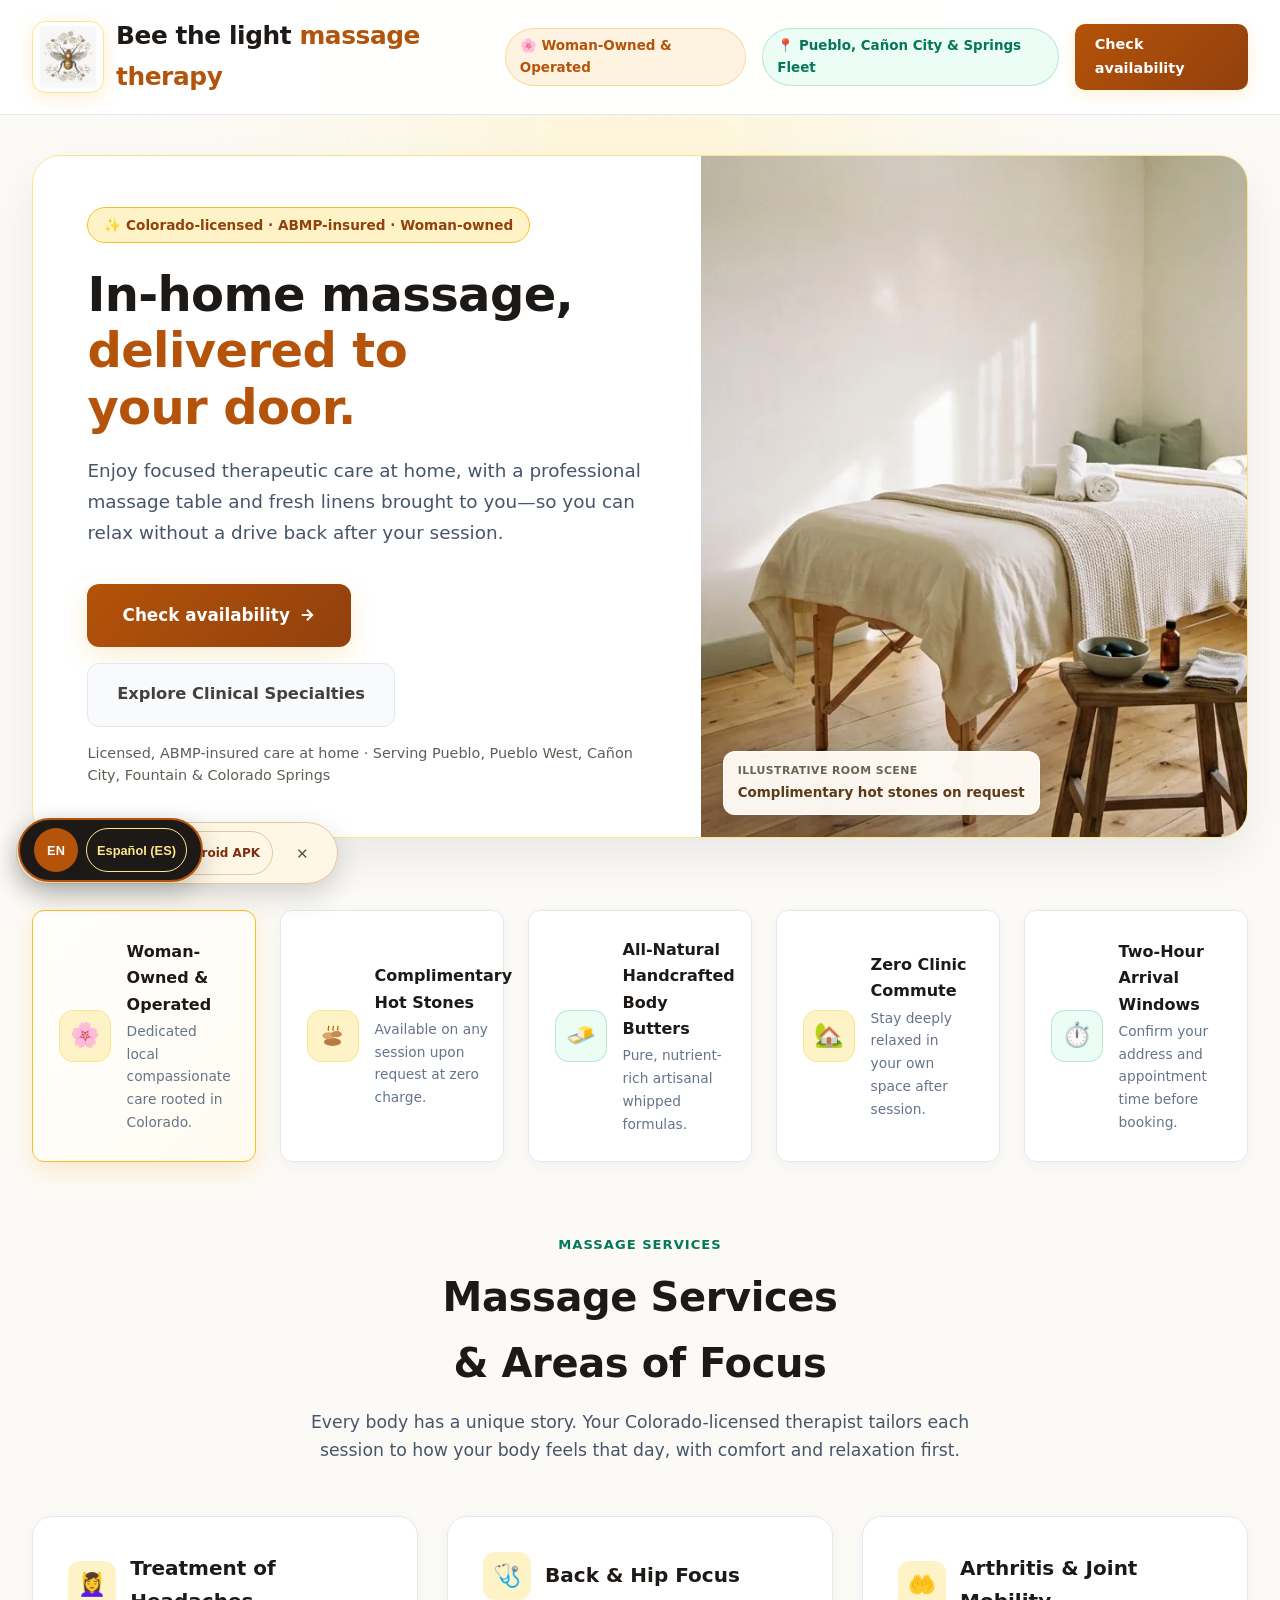
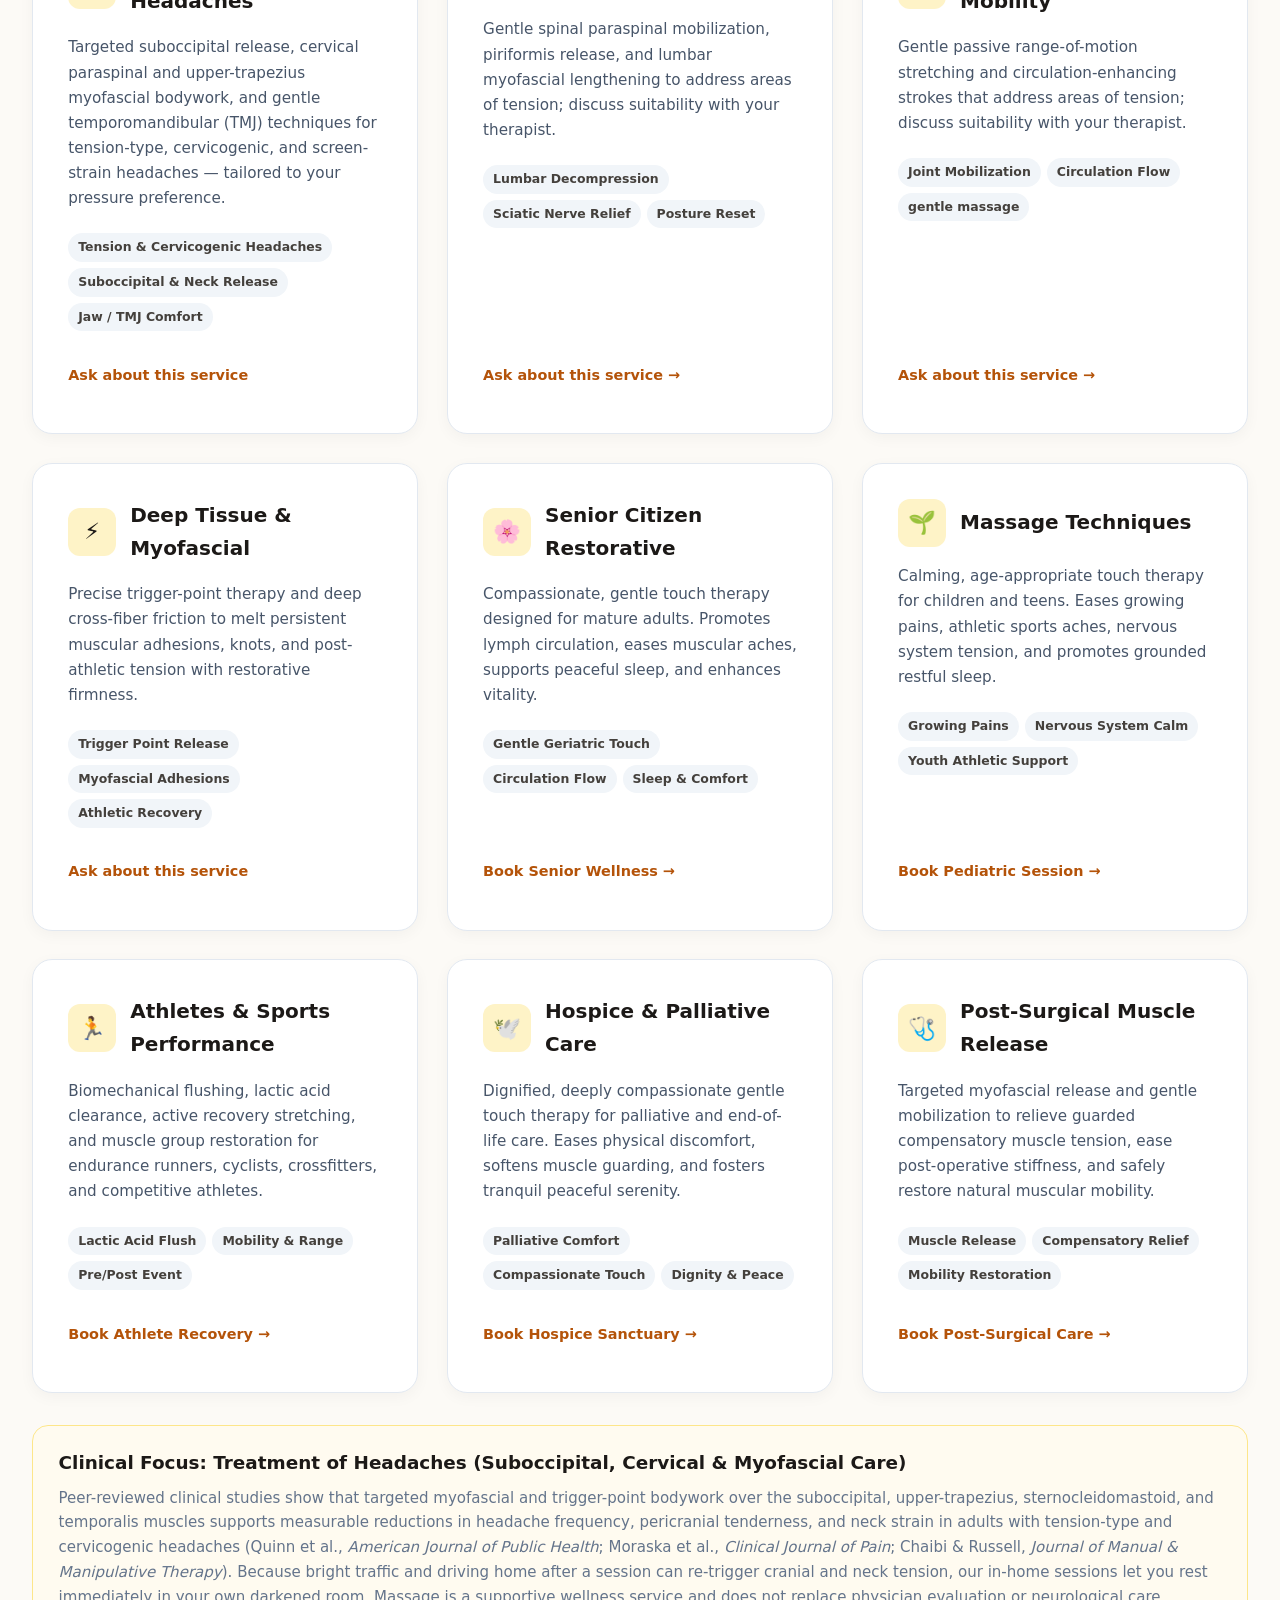
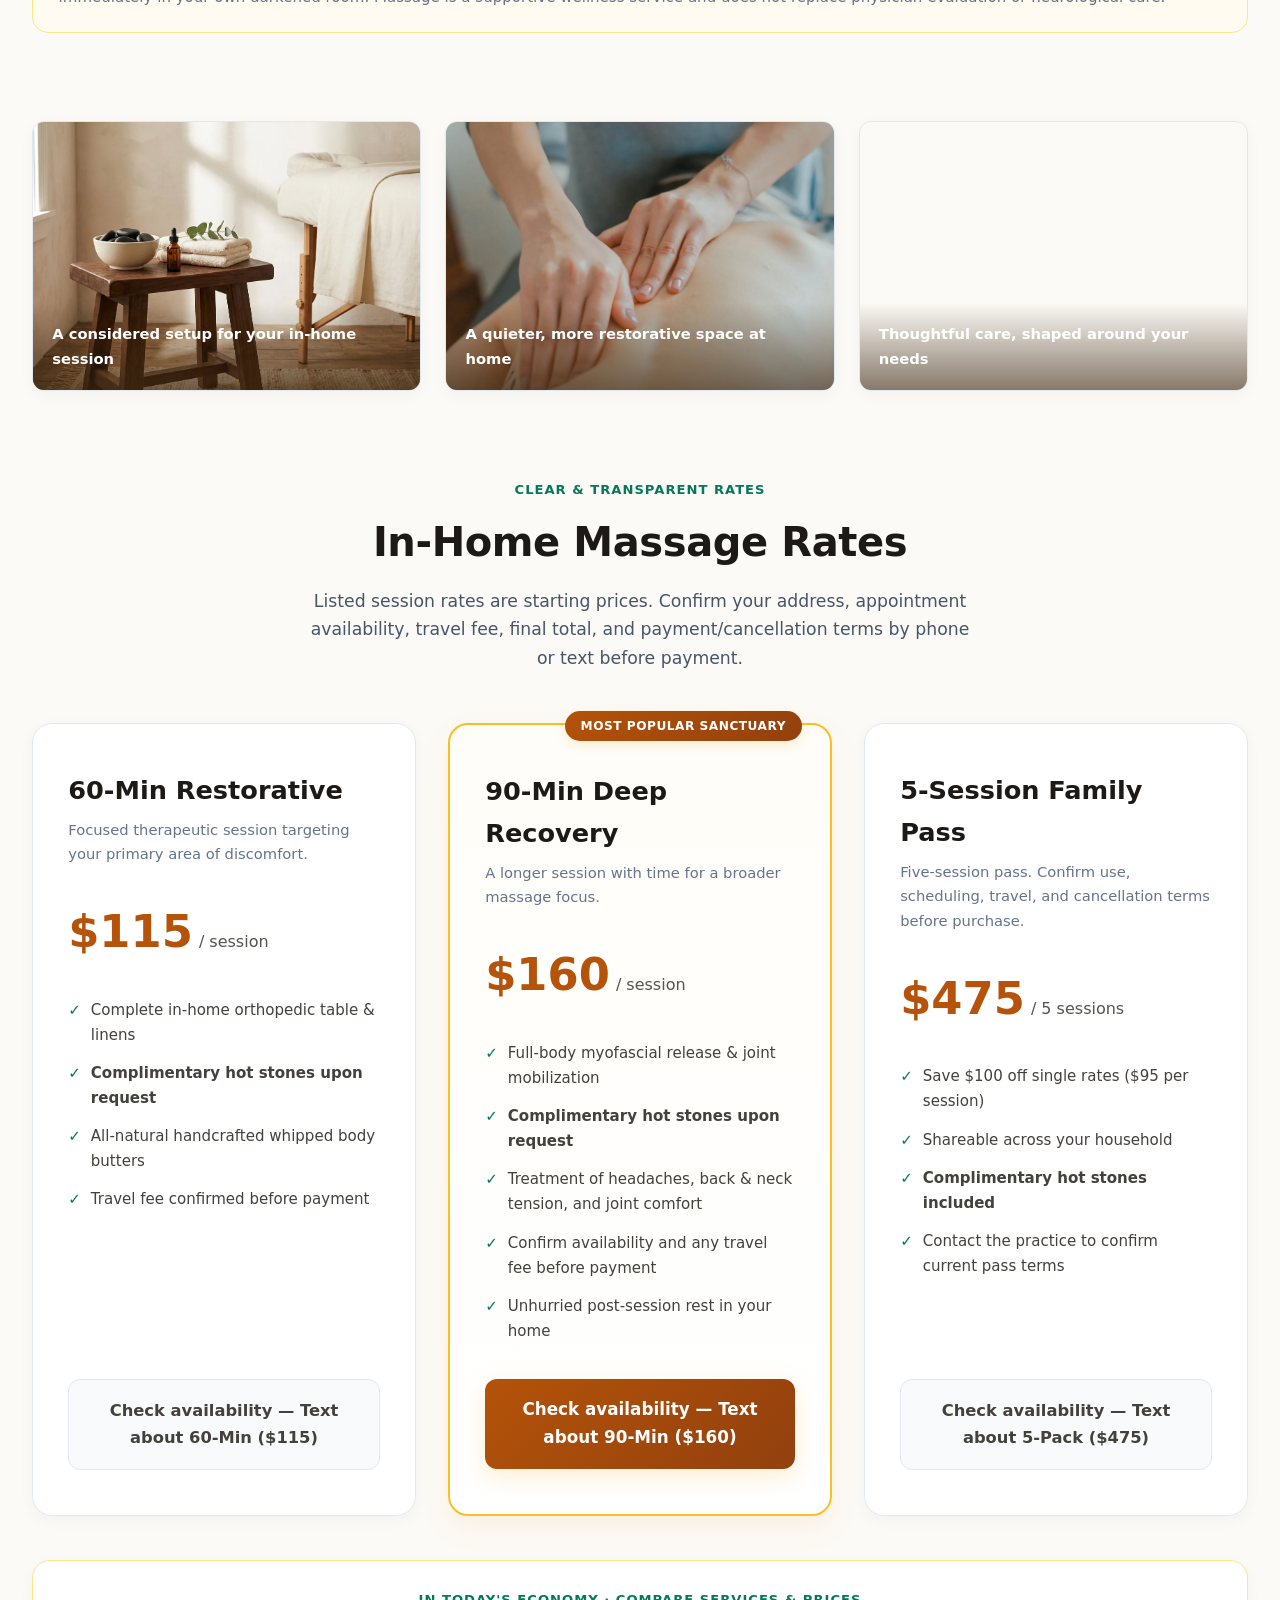
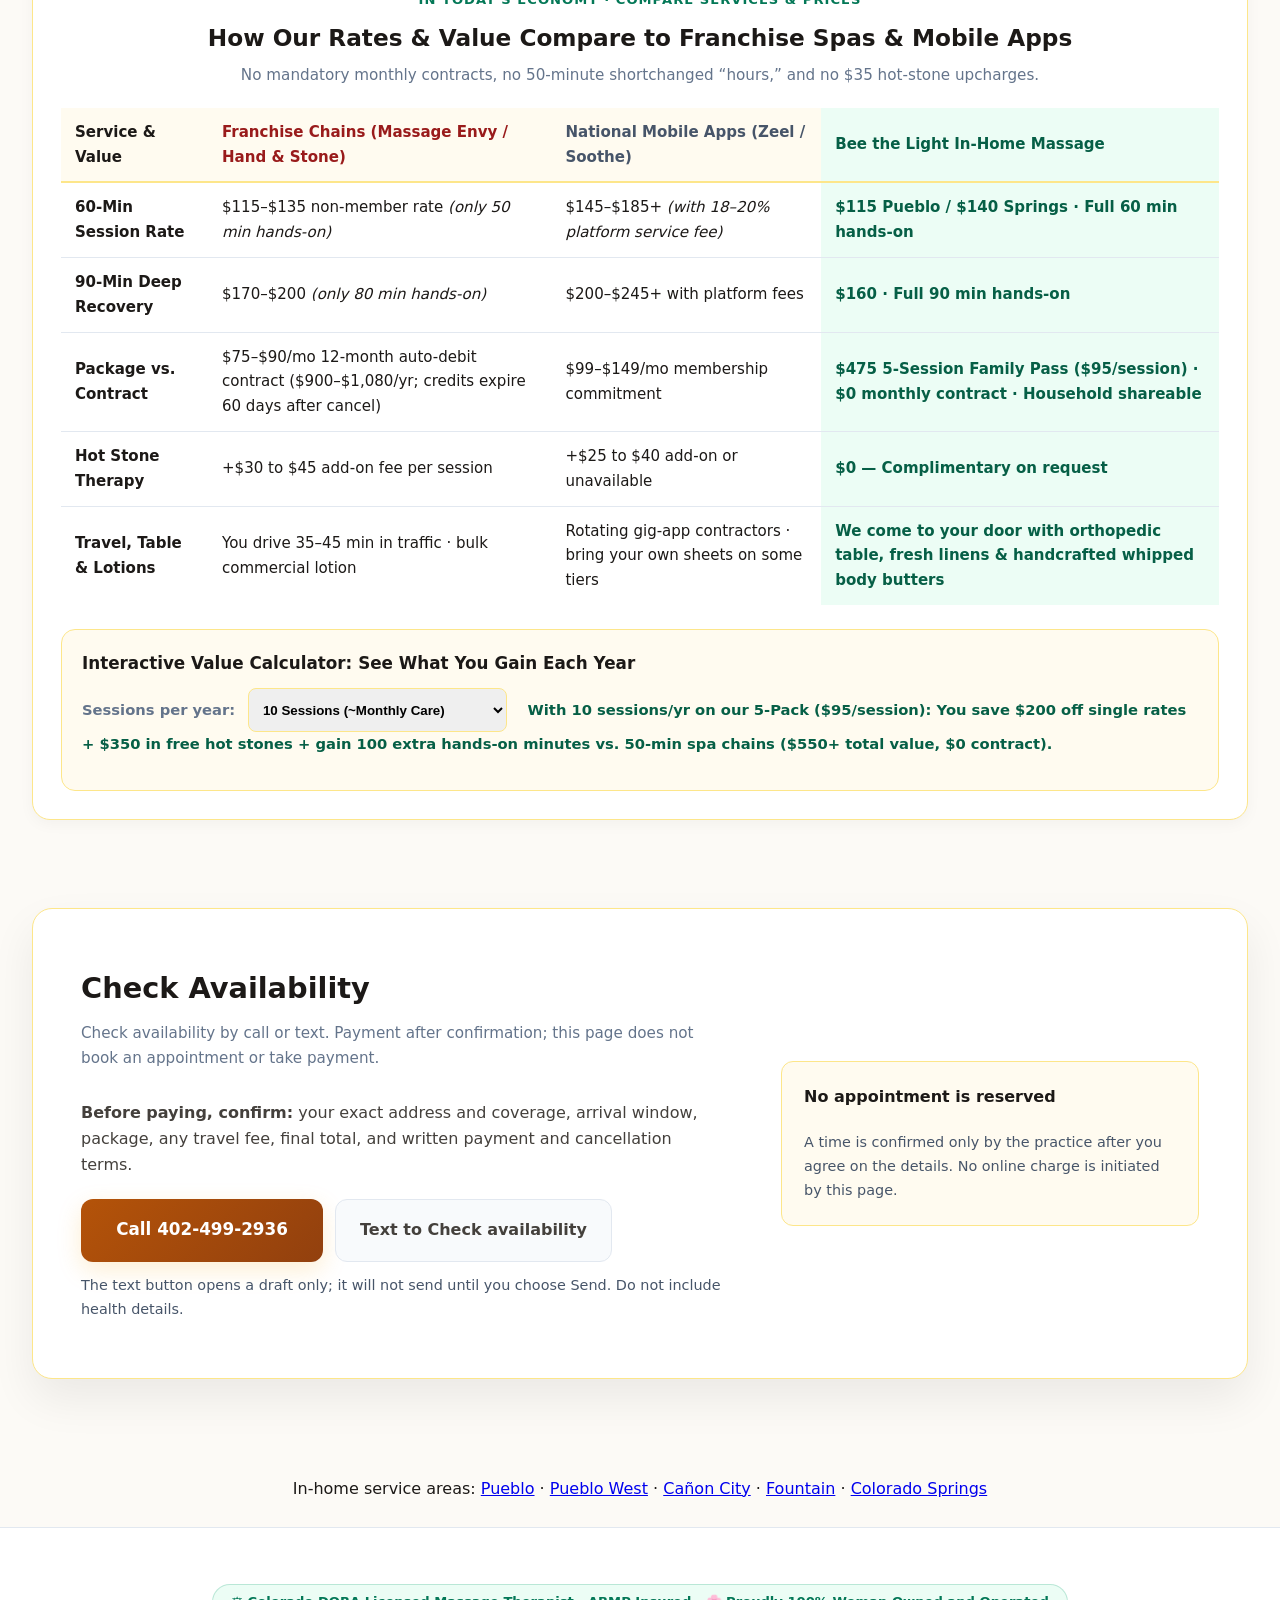
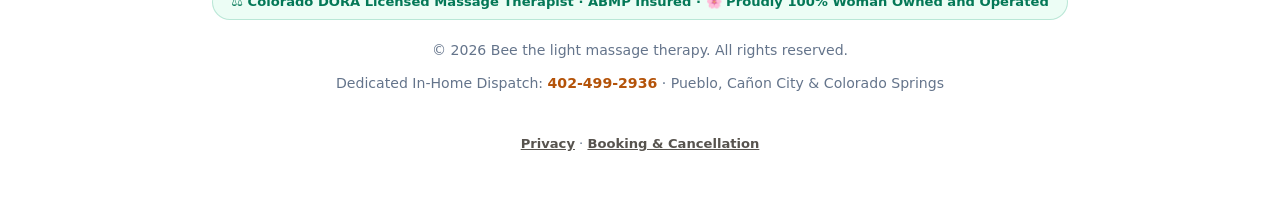
==== commit 2e200f27: "a11y: 44px touch-target floor on rendered DOM (WCAG 2.5.5) - staged for owner approval, not deployed" ====
--- a/index.html
+++ b/index.html
@@ -975,7 +975,11 @@
       .booking-actions a { width: 100%; }
     }
     
-  </style>
+  /* 44px touch-target floor (WCAG 2.5.5), rendered-DOM fix 2026-11-24 */
+#btlFreq,.btn-reserve-nav,a[href^="tel:"],a[href^="/areas/"],footer a,.brand,aside button{min-height:44px;min-width:44px;display:inline-flex;align-items:center}
+#btlFreq{min-width:44px}
+aside button{min-width:44px;justify-content:center}
+</style>
 <script type="application/ld+json">{"@context": "https://schema.org", "@type": "HealthAndBeautyBusiness", "name": "Bee the Light Massage Therapy", "description": "Colorado-licensed, ABMP-insured therapeutic massage delivered to your home across Southern Colorado.", "url": "https://beethelightmassage.com/", "image": "https://beethelightmassage.com/static/images/home-sanctuary.webp", "telephone": "+14024992936", "priceRange": "$$", "areaServed": [{"@type": "City", "name": "Pueblo"}, {"@type": "City", "name": "Pueblo West"}, {"@type": "City", "name": "Colorado Springs"}, {"@type": "City", "name": "Fountain"}, {"@type": "City", "name": "Ca\u00f1on City"}], "availableChannel": {"@type": "ServiceChannel", "servicePhone": {"@type": "ContactPoint", "telephone": "+14024992936", "contactType": "reservations"}, "availableLanguage": "English"}, "knowsAbout": ["Treatment of Headaches", "Headaches", "Tension & Cervicogenic Headaches", "Back Pain", "Arthritis", "Deep Tissue Massage", "Senior Citizen Massage", "Pediatric Massage", "Hot Stone Therapy"], "slogan": "A Place of Tranquility & Healing, Delivered to Your Door", "makesOffer": [{"@type": "Offer", "name": "60-Minute Therapeutic Massage"}, {"@type": "Offer", "name": "90-Minute Therapeutic Massage"}, {"@type": "Offer", "name": "Five-Session Package"}, {"@type": "Offer", "name": "Corporate Wellness"}, {"@type": "Offer", "name": "Corporate Executive"}]}</script>
 <!-- Cloudflare Web Analytics --><script defer type='module' src='https://static.cloudflareinsights.com/beacon.min.js' data-cf-beacon='{"token": "b67c7b78a6b14b878db6324bbc537a95"}'></script><!-- End Cloudflare Web Analytics -->
   <link rel="manifest" href="/manifest.json">
@@ -990,7 +994,7 @@
   <!-- Header -->
   <header>
     <div class="header-content">
-      <a href="#" class="brand">
+      <a href="/" class="brand">
         <img src="static/images/bee_logo_square.png" alt="Golden Bee and Rose Laurel Logo" class="brand-logo-img">
         <div class="brand-name">Bee the light <span>massage therapy</span></div>
       </a>
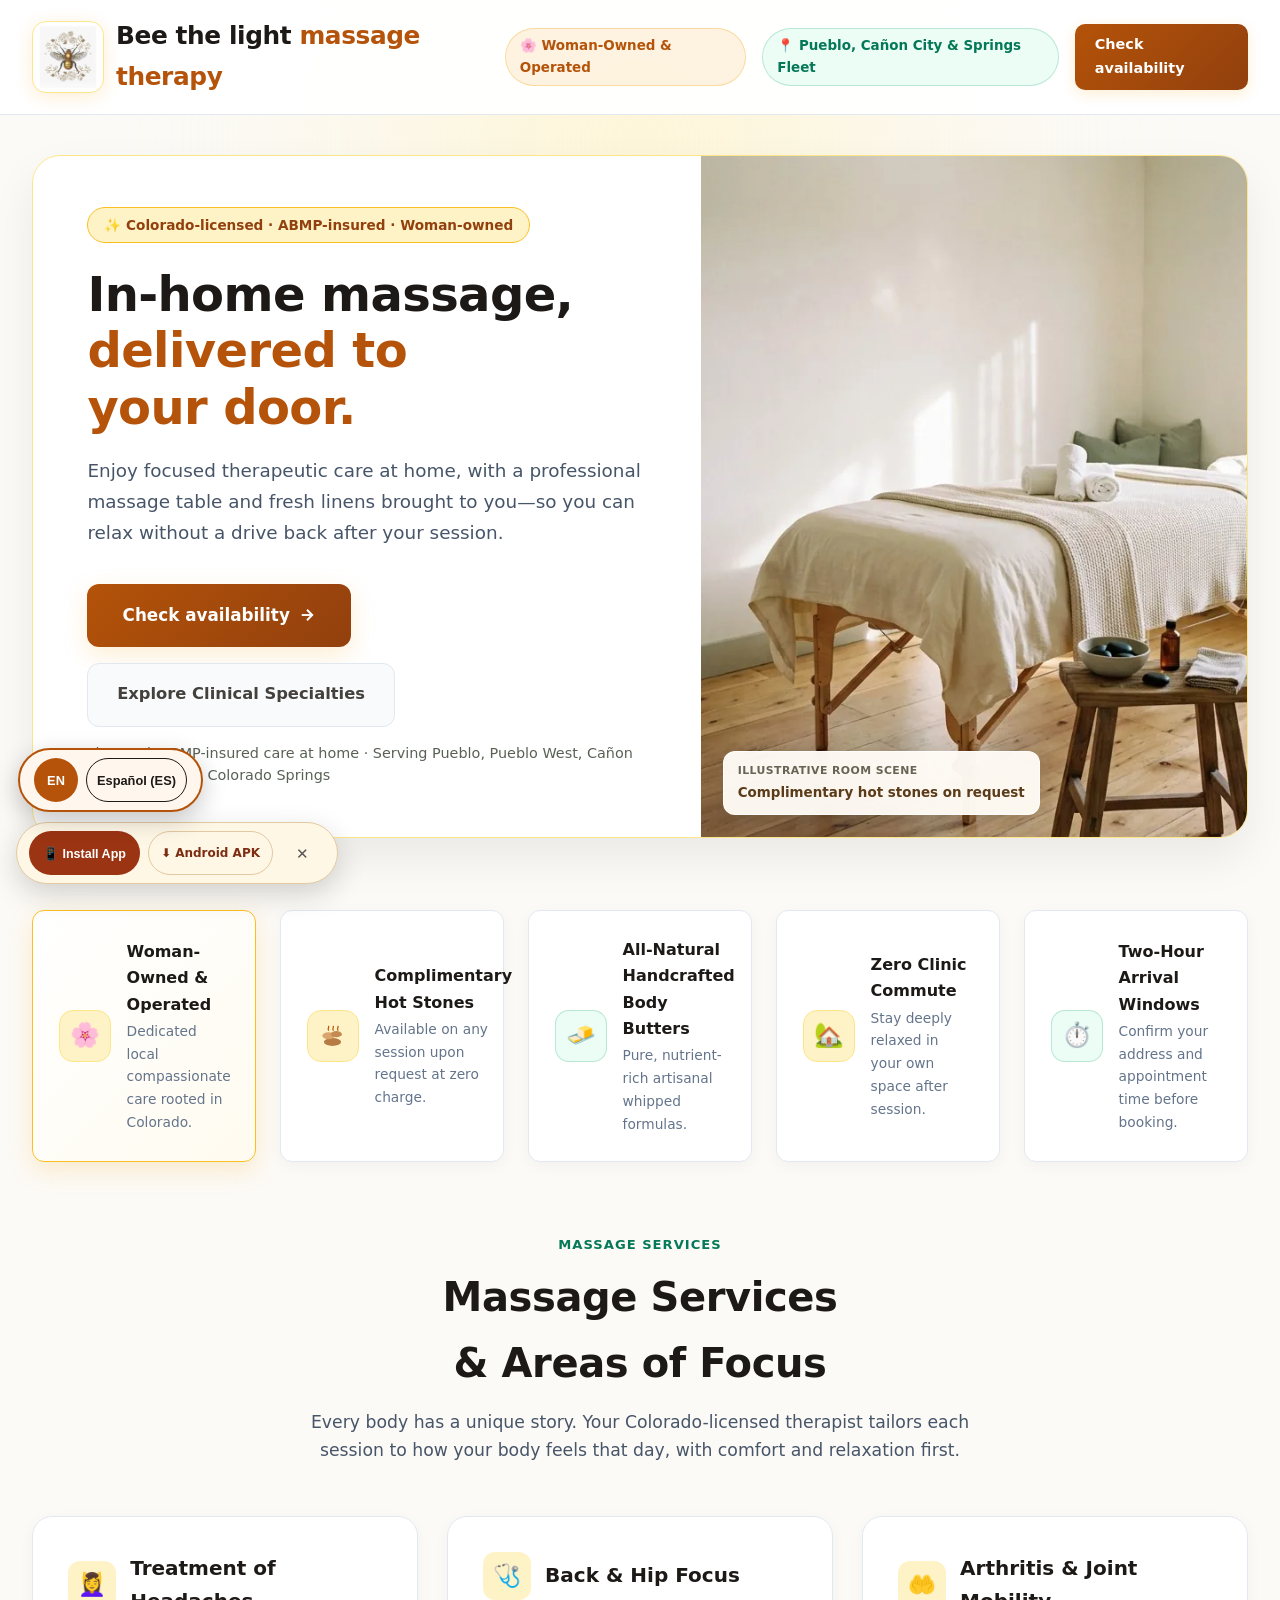
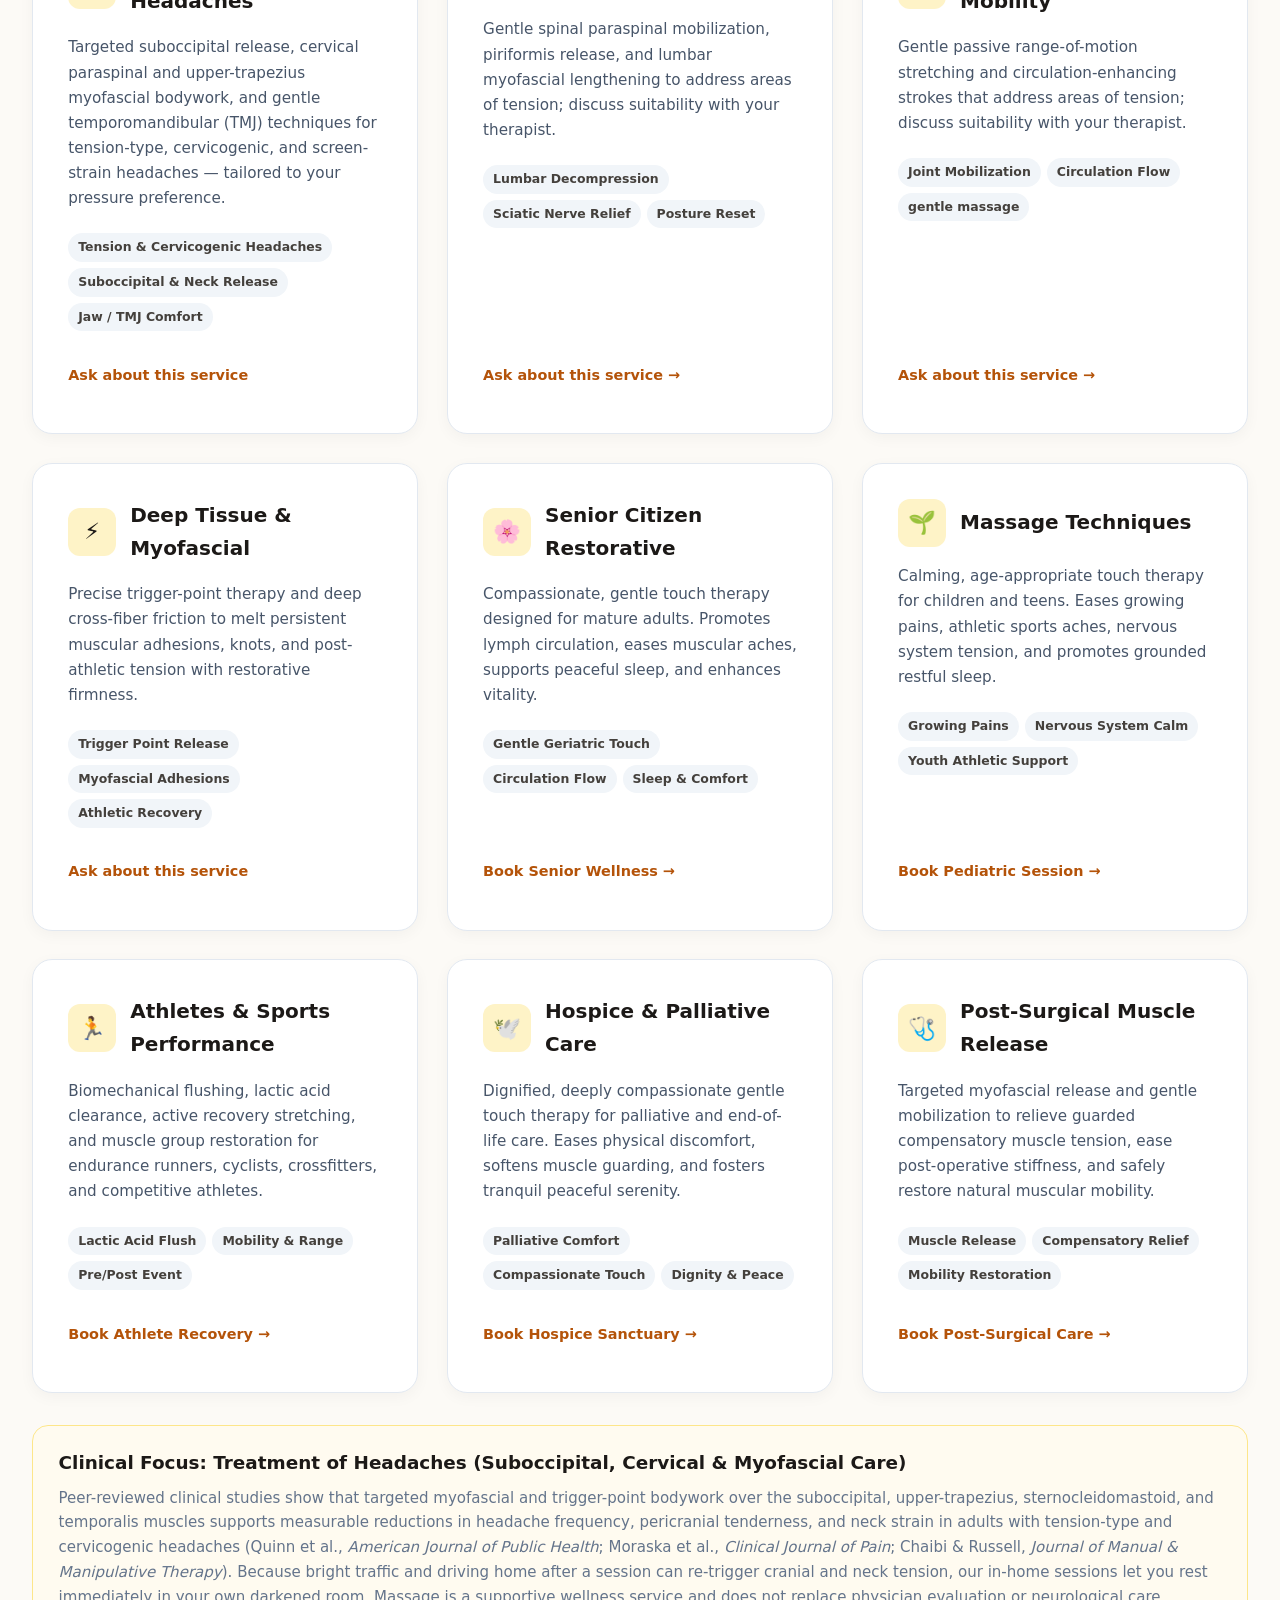
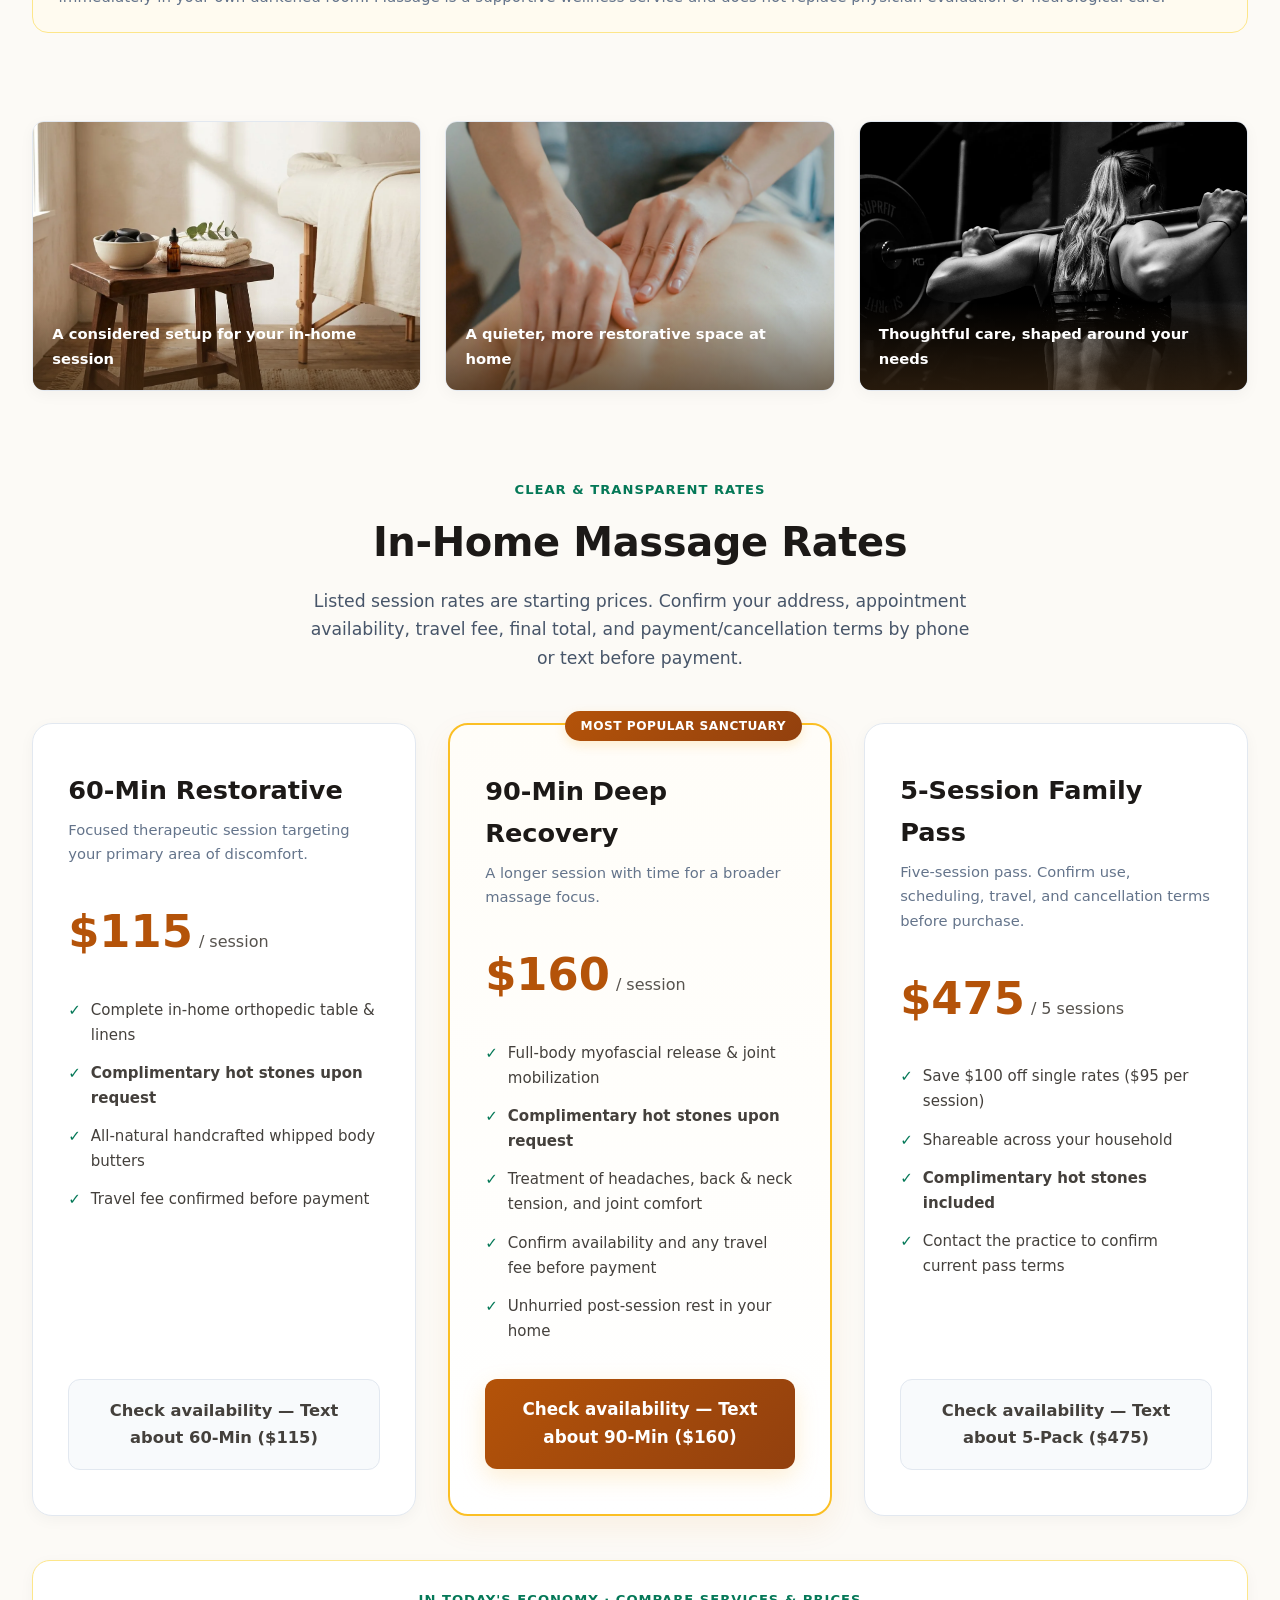
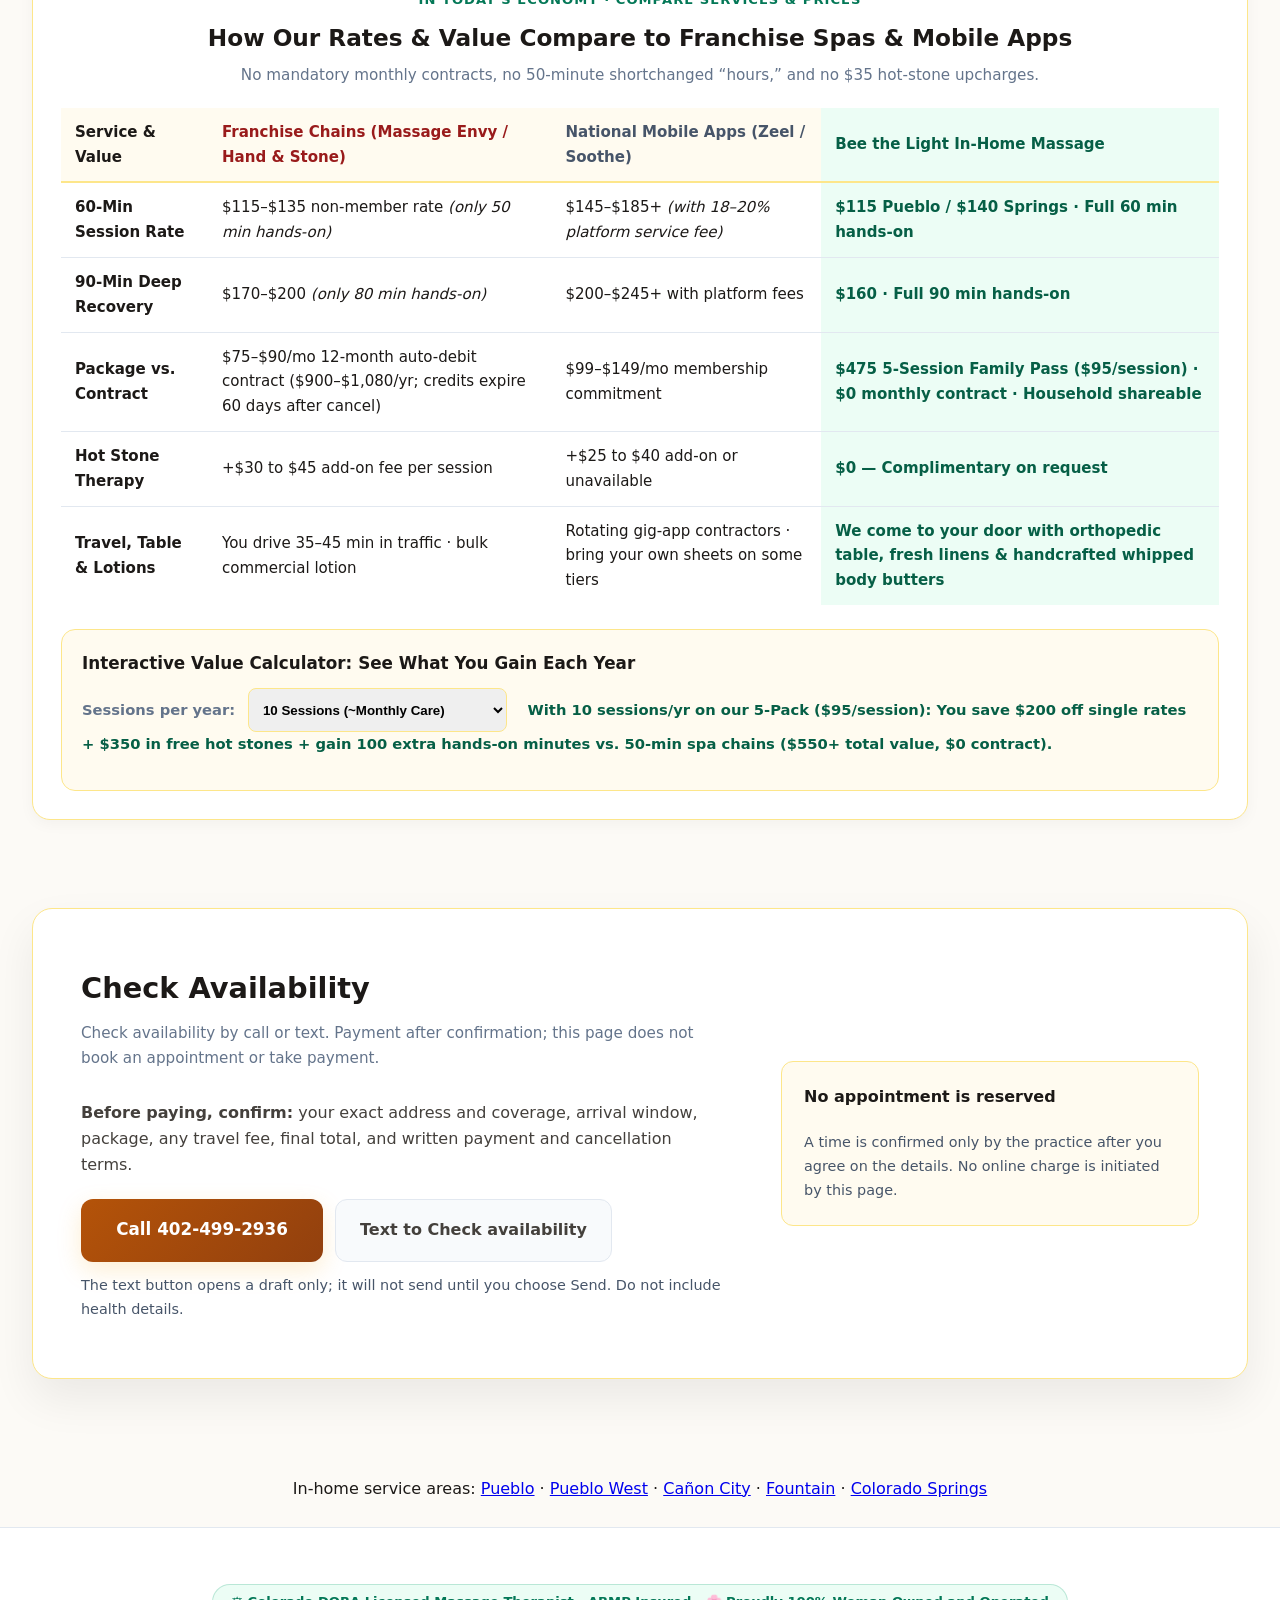
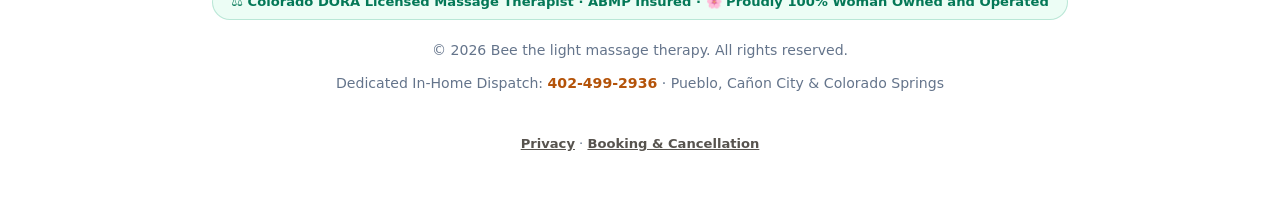
==== commit 7b8a5396: "Sheba: layout + CSP fixes - tap targets >=44px, contrast AA, dark bars to sunlit cream, inline scrip" ====
--- a/index.html
+++ b/index.html
@@ -61,7 +61,7 @@
       top: -160px;
       left: 50%;
       transform: translateX(-50%);
-      width: 1000px;
+      width: min(1000px, 100vw);
       height: 600px;
       background: radial-gradient(circle, rgba(254, 243, 199, 0.75) 0%, rgba(252, 250, 246, 0) 70%);
       filter: blur(80px);
@@ -975,17 +975,19 @@
       .booking-actions a { width: 100%; }
     }
     
-  /* 44px touch-target floor (WCAG 2.5.5), rendered-DOM fix 2026-11-24 */
-#btlFreq,.btn-reserve-nav,a[href^="tel:"],a[href^="/areas/"],footer a,.brand,aside button{min-height:44px;min-width:44px;display:inline-flex;align-items:center}
-#btlFreq{min-width:44px}
-aside button{min-width:44px;justify-content:center}
-</style>
+  </style>
 <script type="application/ld+json">{"@context": "https://schema.org", "@type": "HealthAndBeautyBusiness", "name": "Bee the Light Massage Therapy", "description": "Colorado-licensed, ABMP-insured therapeutic massage delivered to your home across Southern Colorado.", "url": "https://beethelightmassage.com/", "image": "https://beethelightmassage.com/static/images/home-sanctuary.webp", "telephone": "+14024992936", "priceRange": "$$", "areaServed": [{"@type": "City", "name": "Pueblo"}, {"@type": "City", "name": "Pueblo West"}, {"@type": "City", "name": "Colorado Springs"}, {"@type": "City", "name": "Fountain"}, {"@type": "City", "name": "Ca\u00f1on City"}], "availableChannel": {"@type": "ServiceChannel", "servicePhone": {"@type": "ContactPoint", "telephone": "+14024992936", "contactType": "reservations"}, "availableLanguage": "English"}, "knowsAbout": ["Treatment of Headaches", "Headaches", "Tension & Cervicogenic Headaches", "Back Pain", "Arthritis", "Deep Tissue Massage", "Senior Citizen Massage", "Pediatric Massage", "Hot Stone Therapy"], "slogan": "A Place of Tranquility & Healing, Delivered to Your Door", "makesOffer": [{"@type": "Offer", "name": "60-Minute Therapeutic Massage"}, {"@type": "Offer", "name": "90-Minute Therapeutic Massage"}, {"@type": "Offer", "name": "Five-Session Package"}, {"@type": "Offer", "name": "Corporate Wellness"}, {"@type": "Offer", "name": "Corporate Executive"}]}</script>
 <!-- Cloudflare Web Analytics --><script defer type='module' src='https://static.cloudflareinsights.com/beacon.min.js' data-cf-beacon='{"token": "b67c7b78a6b14b878db6324bbc537a95"}'></script><!-- End Cloudflare Web Analytics -->
   <link rel="manifest" href="/manifest.json">
   <meta name="theme-color" content="#c9a66b">
   <meta name="apple-mobile-web-app-capable" content="yes">
   <link rel="apple-touch-icon" href="/assets/icons/apple-touch-icon.png">
+<style id="tap-target-floor-2026-11-25">
+a[href],button,input,select,textarea,[role="button"],summary{min-height:44px !important;}
+button,input,select,textarea,[role="button"]{min-width:44px !important;}
+nav a,header a,footer a,.footer a,p a,li a{display:inline-flex !important;align-items:center;min-width:44px;}
+summary{display:flex !important;align-items:center;}
+</style>
 </head>
 <body>
 
@@ -994,7 +996,7 @@
   <!-- Header -->
   <header>
     <div class="header-content">
-      <a href="/" class="brand">
+      <a href="#" class="brand">
         <img src="static/images/bee_logo_square.png" alt="Golden Bee and Rose Laurel Logo" class="brand-logo-img">
         <div class="brand-name">Bee the light <span>massage therapy</span></div>
       </a>
@@ -1468,96 +1470,7 @@
     </footer>
 
 
-  <script data-public-ui="1">
-    function updateBtlCalc() {
-      var el = document.getElementById('btlFreq');
-      var out = document.getElementById('btlCalcOut');
-      if (!el || !out) return;
-      var n = parseInt(el.value || '10', 10);
-      var packSave = n * 20;
-      var stoneSave = n * 35;
-      var extraMin = n * 10;
-      var totalVal = packSave + stoneSave;
-      var lang = document.documentElement.getAttribute('data-lang') || 'en';
-      if (lang === 'es') {
-        out.textContent = 'Con ' + n + ' sesiones/año en el Pase Familiar ($95/sesión): Ahorra $' + packSave + ' en sesiones + $' + stoneSave + ' en piedras calientes gratis + recibe ' + extraMin + ' minutos extra de masaje real vs. cadenas de 50 min ($' + totalVal + '+ en valor total, $0 contrato mensual).';
-      } else {
-        out.textContent = 'With ' + n + ' sessions/yr on our 5-Pack ($95/session): You save $' + packSave + ' off single rates + $' + stoneSave + ' in free hot stones + gain ' + extraMin + ' extra hands-on minutes vs. 50-min spa chains ($' + totalVal + '+ total value, $0 contract).';
-      }
-    }
-
-    (function initBilingualAndWebMCP() {
-      var freqSel = document.getElementById('btlFreq');
-      if (freqSel) { freqSel.addEventListener('change', updateBtlCalc); }
-      if (navigator.modelContext && typeof navigator.modelContext.registerTool === 'function') {
-        fetch('/api/tools.json').then(function(r){return r.json();}).then(function(m){
-          (m.tools || []).forEach(function(t){
-            try { navigator.modelContext.registerTool(t); } catch(e) {}
-          });
-        }).catch(function(){});
-      }
-      var esMap = {
-        'Treatment of Headaches': 'Tratamiento de Dolores de Cabeza',
-        'Tension & Cervicogenic Headaches': 'Dolores de Cabeza Tensionales y Cervicogénicos',
-        'Suboccipital & Neck Release': 'Liberación Suboccipital y Cervical',
-        'Jaw / TMJ Comfort': 'Alivio Mandibular / ATM',
-        'Clinical Focus: Treatment of Headaches (Suboccipital, Cervical & Myofascial Care)': 'Enfoque Clínico: Tratamiento de Dolores de Cabeza (Cuidado Suboccipital, Cervical y Miofascial)',
-        'Massage Services & Areas of Focus': 'Servicios de Masaje y Áreas de Enfoque',
-        'In-Home Massage Rates': 'Tarifas de Masaje a Domicilio',
-        'In-Home Massage Rates': 'Paquetes de Masaje Terapéutico a Domicilio',
-        'Clear & Transparent Rates': 'Tarifas Claras y Transparentes',
-        '60-Min Restorative': '60-Min Restaurador',
-        '90-Min Deep Recovery': '90-Min Recuperación Profunda',
-        '5-Session Family Pass': 'Pase Familiar de 5 Sesiones',
-        'Most Popular Sanctuary': 'El Más Popular',
-        'How Our Rates & Value Compare to Franchise Spas & Mobile Apps': 'Cómo Se Comparan Nuestros Precios y Servicios en la Economía Actual',
-        'Reserve Your In-Home Sanctuary': 'Reserve Su Masaje Terapéutico a Domicilio',
-        'Check availability': 'Consultar Disponibilidad',
-        'Real-World Clinical & Restorative Specialties': 'Especialidades Clínicas y Restauradoras',
-        'Interactive Value Calculator: See What You Gain Each Year': 'Calculadora de Ahorro Anual: Vea Cuánto Gana y Ahorra',
-        'Sessions per year:': 'Sesiones por año:'
-      };
-      var revMap = {};
-      Object.keys(esMap).forEach(function(k){ revMap[esMap[k]] = k; });
-
-      var bar = document.createElement('aside');
-      bar.setAttribute('aria-label', 'Language selector / Selector de idioma');
-      bar.style.cssText = 'position:fixed;bottom:18px;left:18px;z-index:9999;background:#1c1917;color:#fff;padding:8px 14px;border-radius:999px;box-shadow:0 8px 24px rgba(0,0,0,0.22);font-size:0.84rem;font-weight:700;display:flex;align-items:center;gap:8px;border:2px solid #b45309;';
-      var btnEn = document.createElement('button');
-      btnEn.type = 'button';
-      btnEn.textContent = 'EN';
-      btnEn.style.cssText = 'background:#b45309;color:#fff;border:none;border-radius:999px;padding:4px 10px;cursor:pointer;font-weight:800;font-size:0.8rem;';
-      var btnEs = document.createElement('button');
-      btnEs.type = 'button';
-      btnEs.textContent = 'Español (ES)';
-      btnEs.style.cssText = 'background:transparent;color:#fde68a;border:1px solid #fde68a;border-radius:999px;padding:4px 10px;cursor:pointer;font-weight:800;font-size:0.8rem;';
-      bar.appendChild(btnEn);
-      bar.appendChild(btnEs);
-      document.body.appendChild(bar);
-
-      function applyLang(lang) {
-        document.documentElement.setAttribute('data-lang', lang);
-        var dict = lang === 'es' ? esMap : revMap;
-        document.querySelectorAll('h1,h2,h3,h4,span,p,label,button,th,td,div').forEach(function(el) {
-          if (el.children.length === 0) {
-            var txt = (el.textContent || '').trim();
-            if (dict[txt]) el.textContent = dict[txt];
-          }
-        });
-        btnEn.style.background = lang === 'en' ? '#b45309' : 'transparent';
-        btnEs.style.background = lang === 'es' ? '#b45309' : 'transparent';
-        btnEs.style.color = '#fff';
-        updateBtlCalc();
-        try { localStorage.setItem('btl_lang', lang); } catch(e) {}
-      }
-      btnEn.addEventListener('click', function() { applyLang('en'); });
-      btnEs.addEventListener('click', function() { applyLang('es'); });
-      var qLang = new URLSearchParams(location.search).get('lang');
-      var saved = null;
-      try { saved = localStorage.getItem('btl_lang'); } catch(e) {}
-      if (qLang === 'es' || saved === 'es') applyLang('es');
-    })();
-  </script>
+  <script src="assets/bee-inline.js"></script>
   <script src="/assets/mobile-app-install.js" data-public-ui="1" defer></script>
 </body>
 </html>
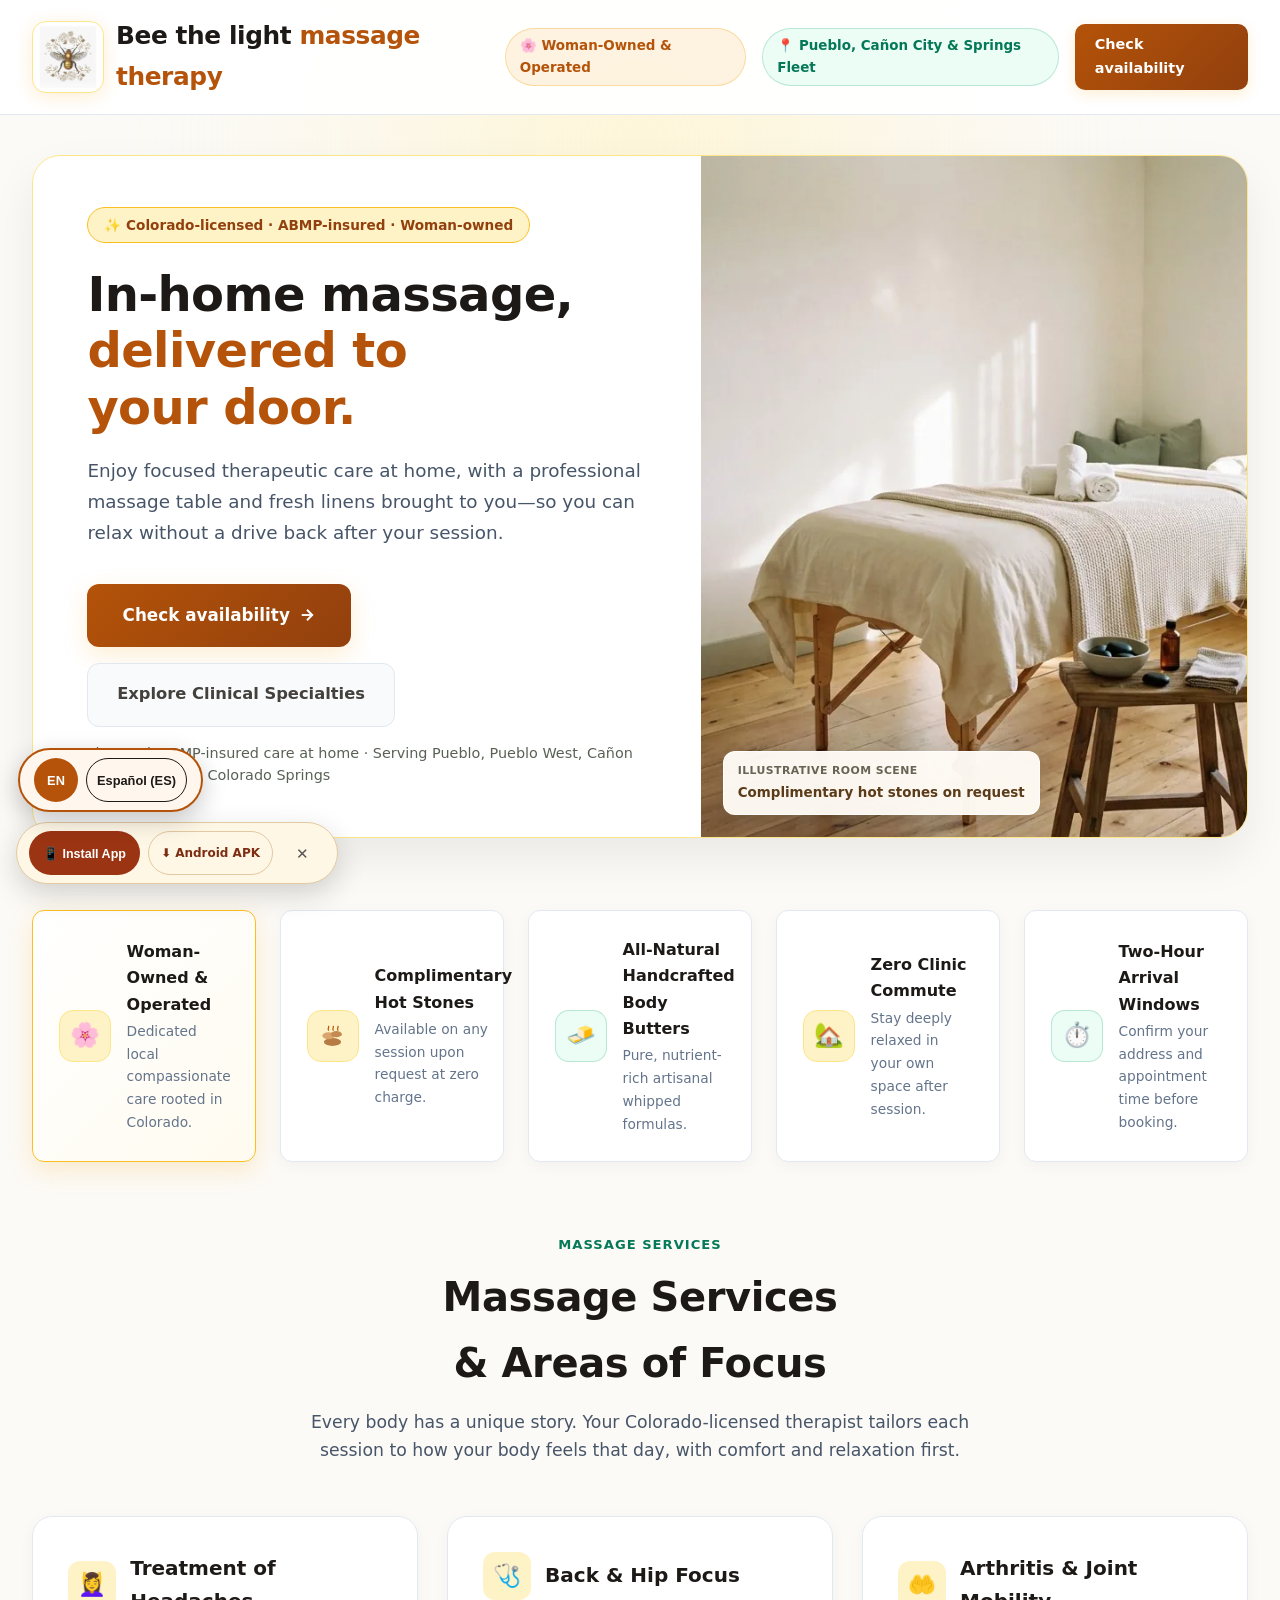
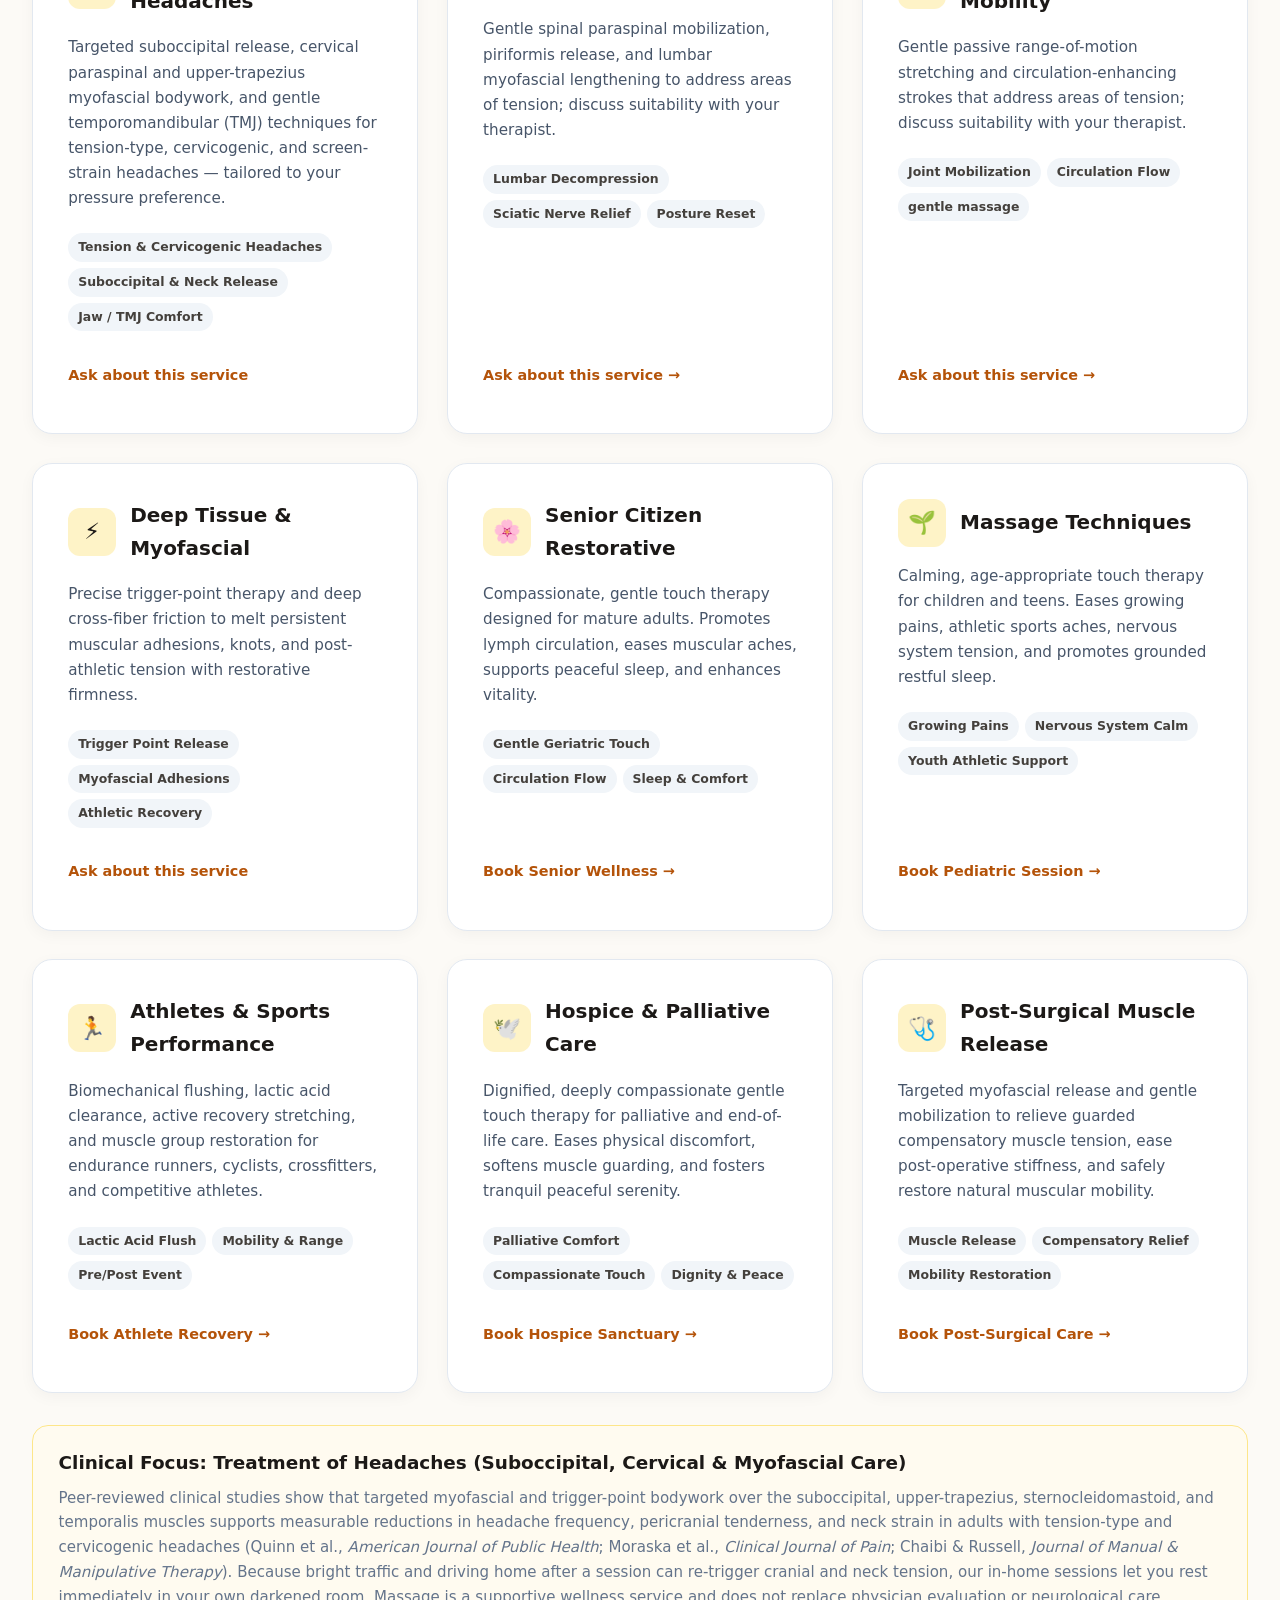
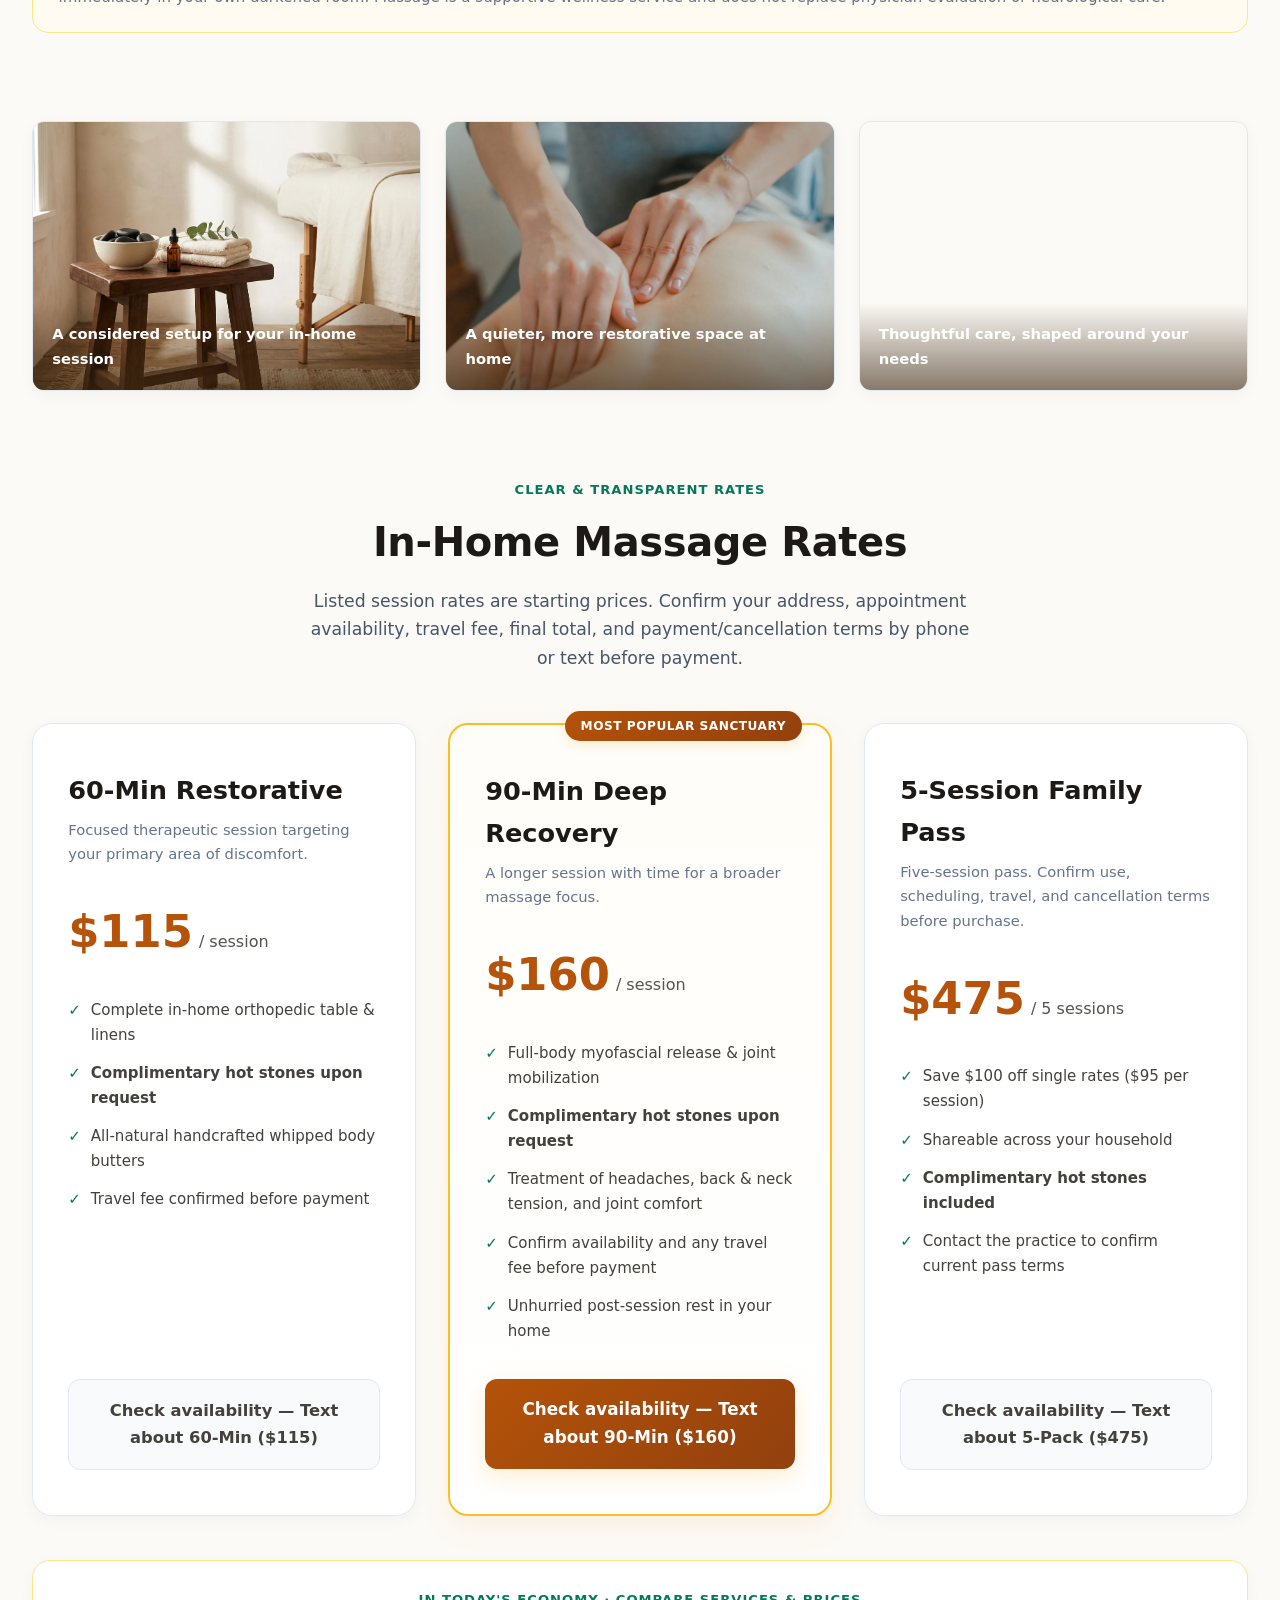
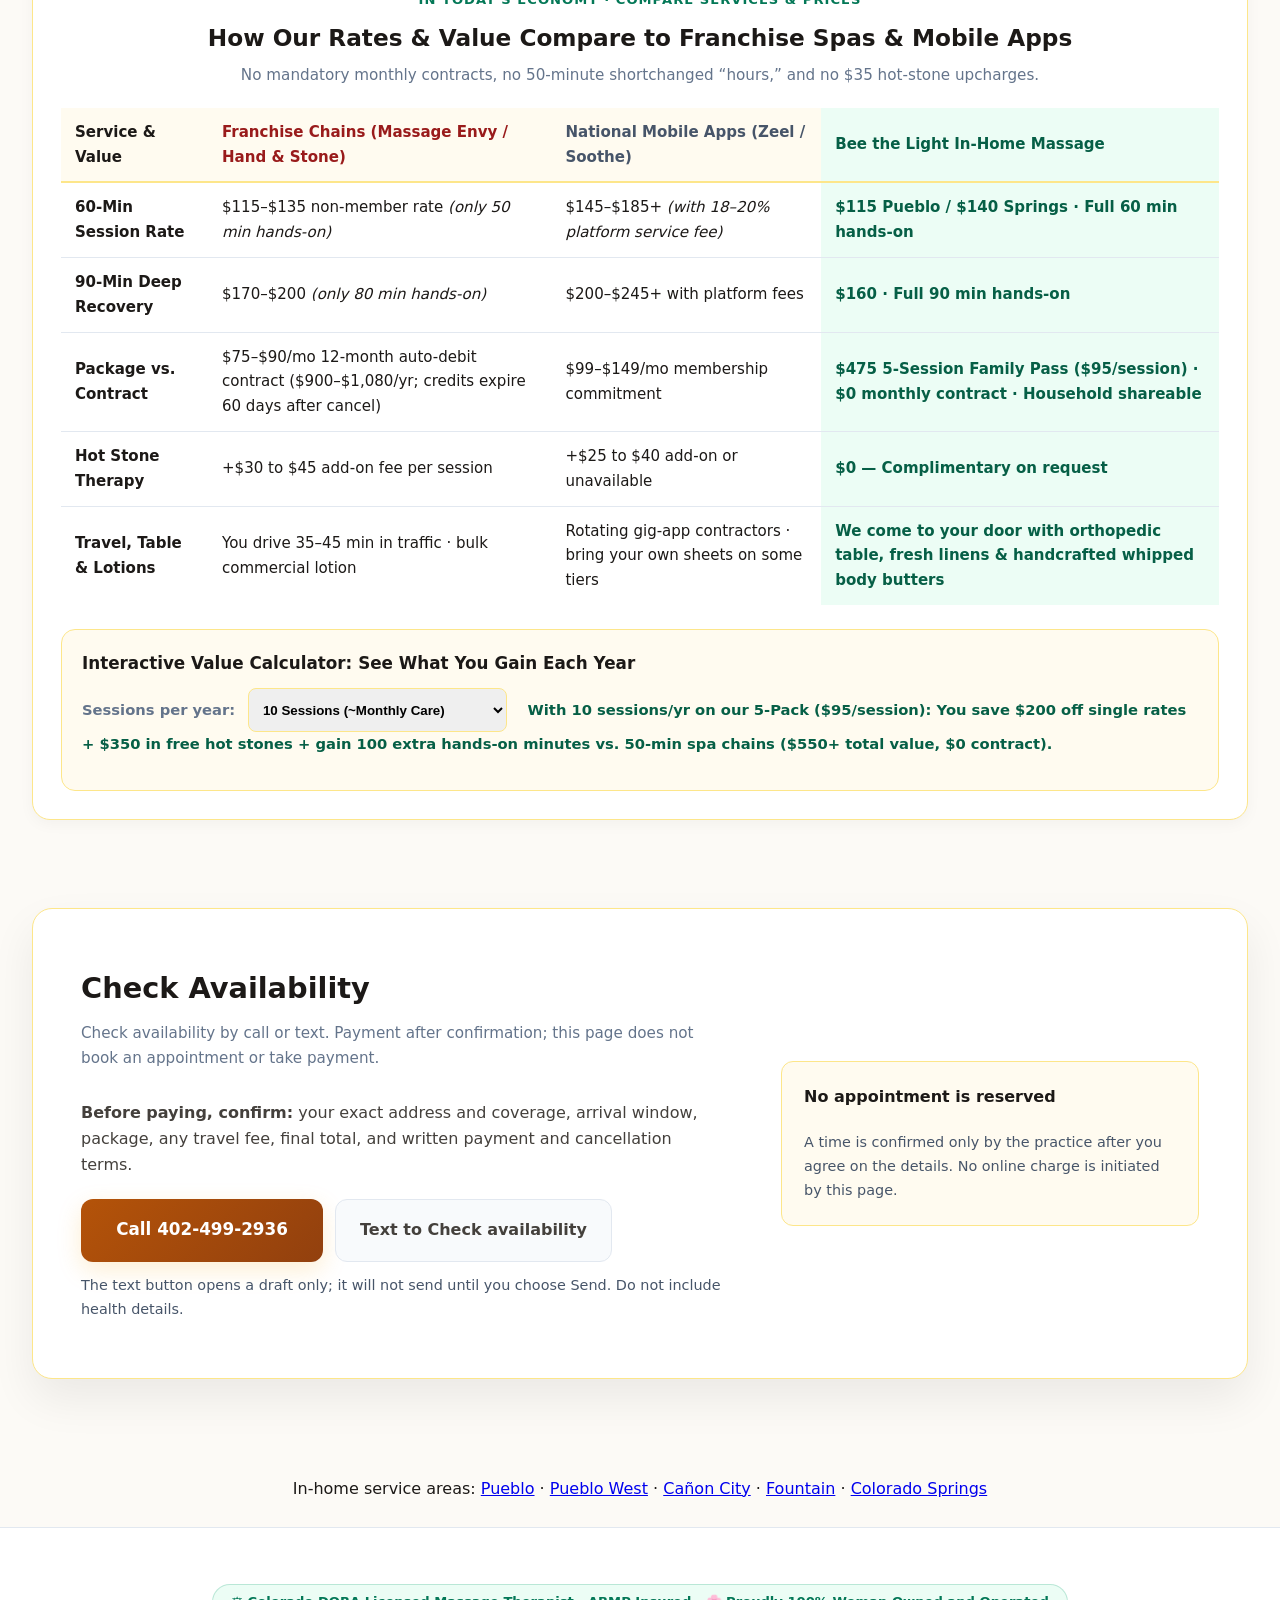
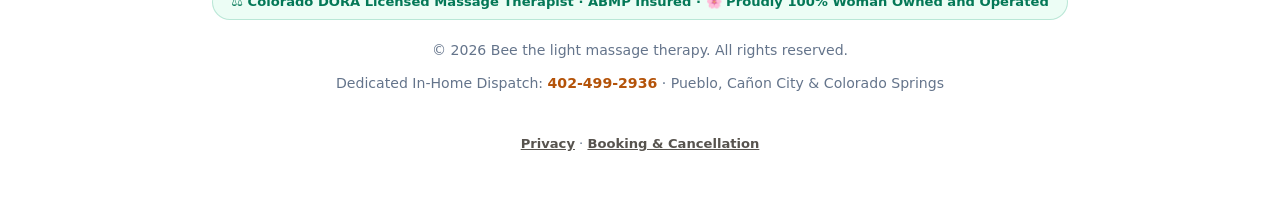
==== commit c64f756c: "Sheba: site-wide layout, contrast, tap-target and Radar theme fixes 2026-11-25 (approved by owner)" ====
--- a/index.html
+++ b/index.html
@@ -985,7 +985,7 @@
 <style id="tap-target-floor-2026-11-25">
 a[href],button,input,select,textarea,[role="button"],summary{min-height:44px !important;}
 button,input,select,textarea,[role="button"]{min-width:44px !important;}
-nav a,header a,footer a,.footer a,p a,li a{display:inline-flex !important;align-items:center;min-width:44px;}
+nav a,header a,footer a,[class*="footer"] a,p a,li a,a[class~="back"]{display:inline-flex !important;align-items:center;min-width:44px;}
 summary{display:flex !important;align-items:center;}
 </style>
 </head>
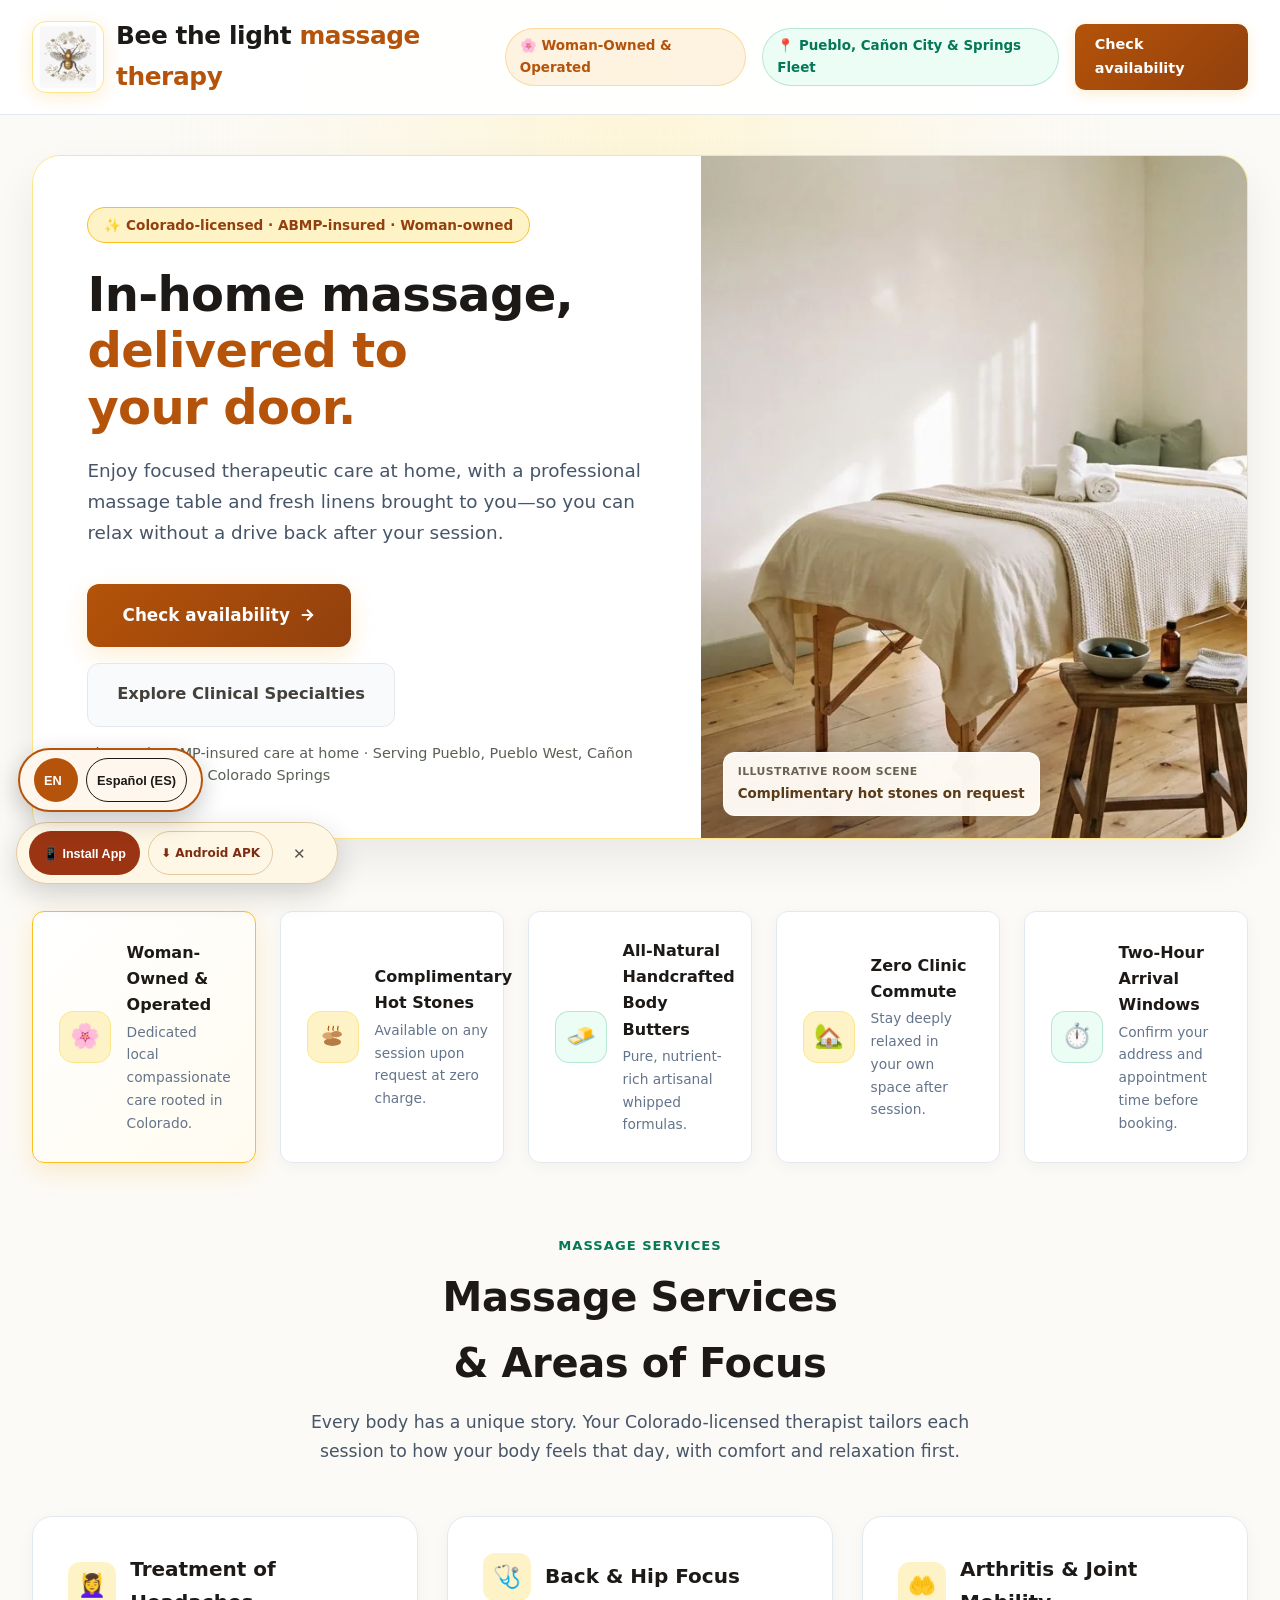
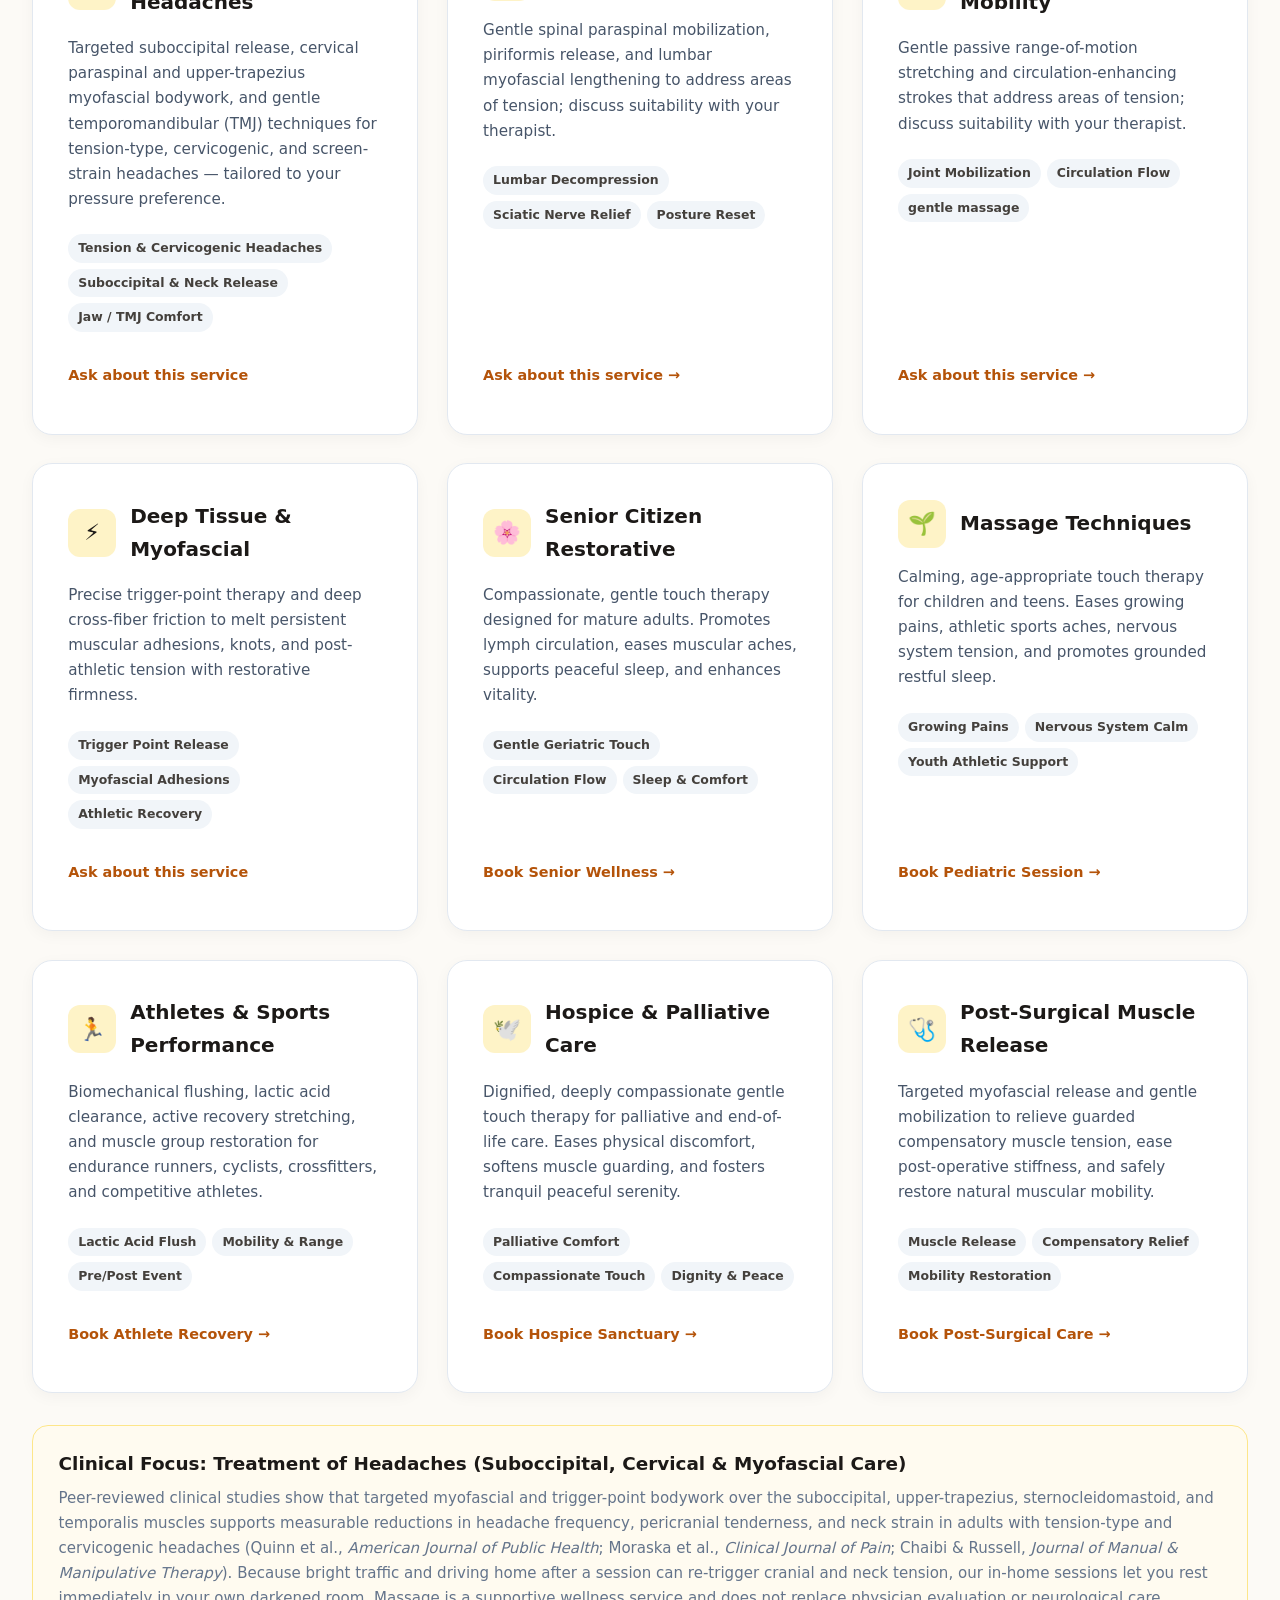
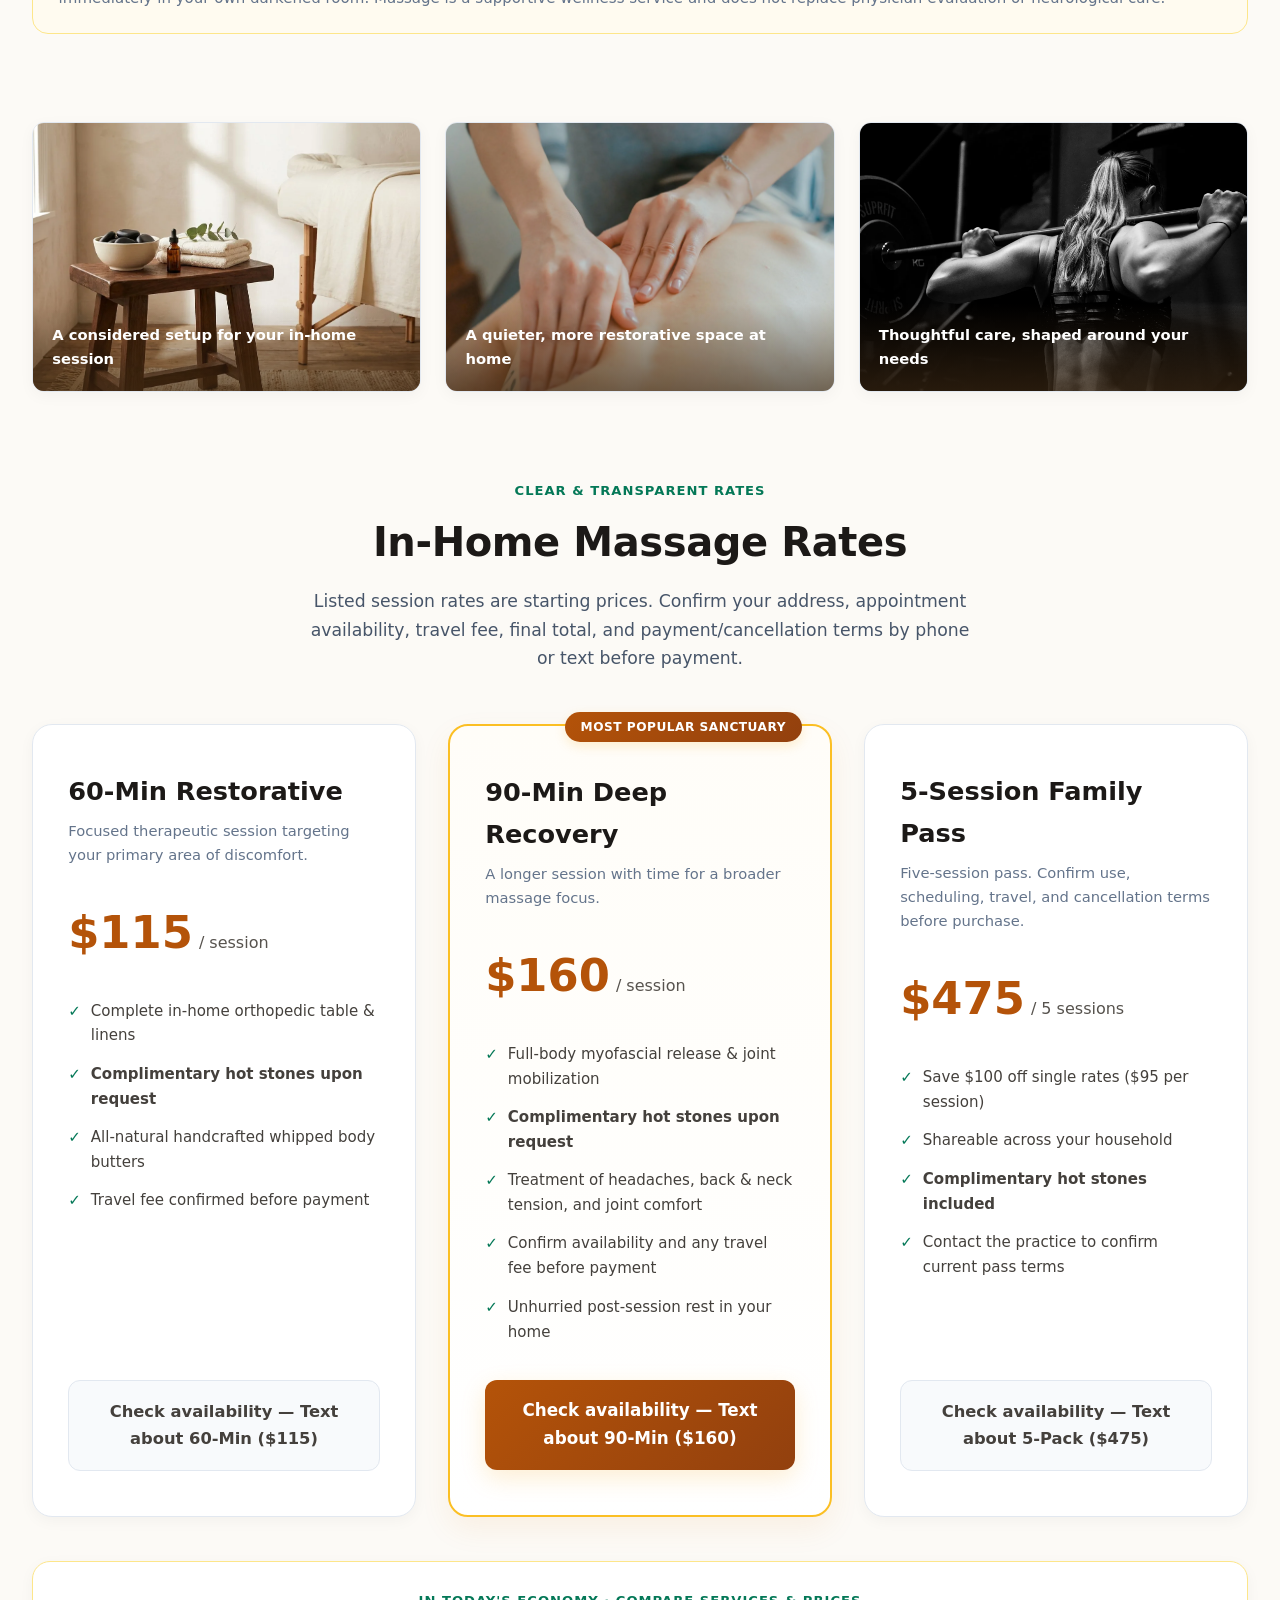
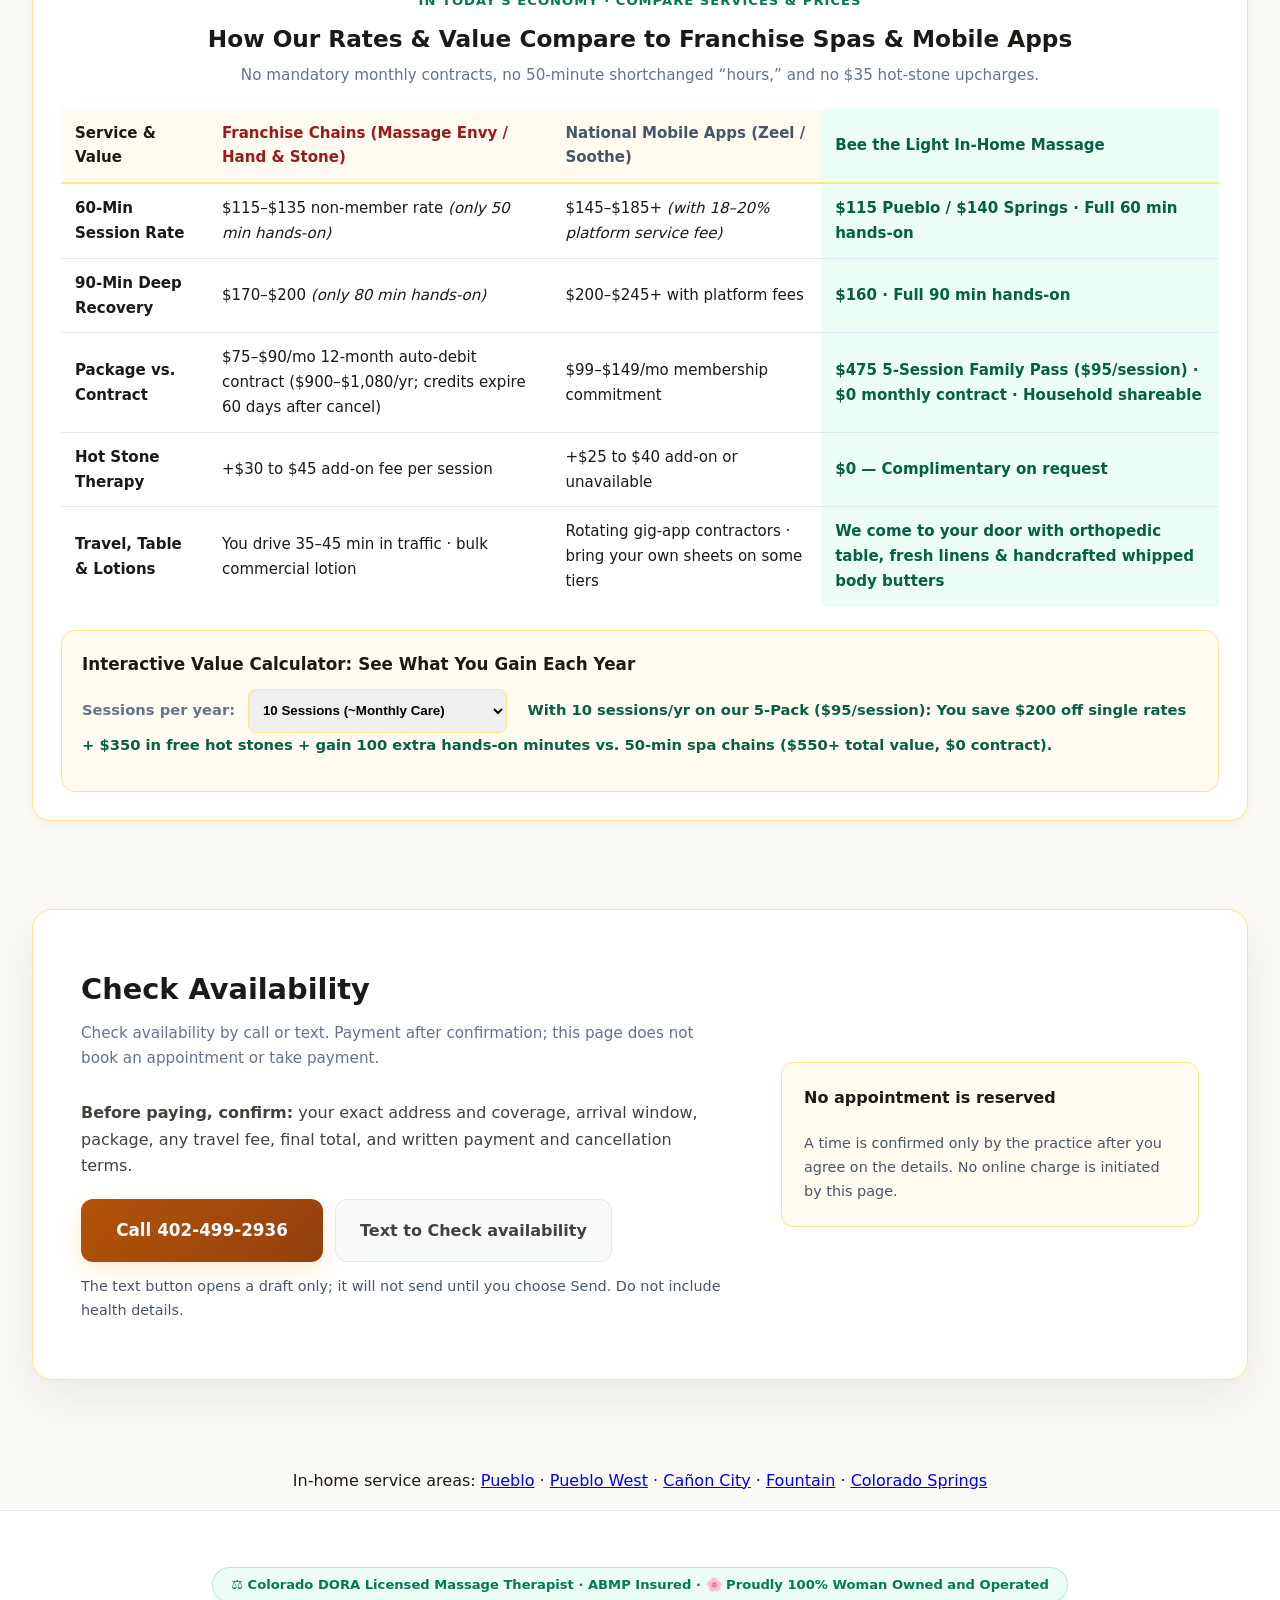
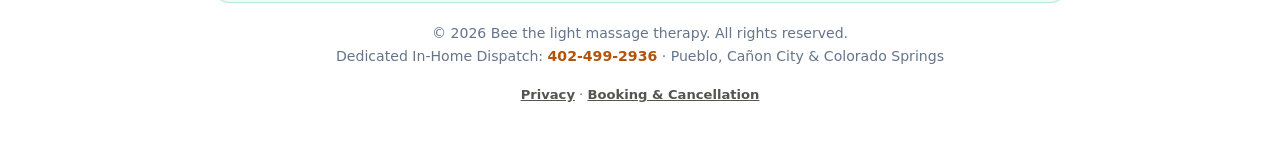
==== commit 343594a1: "a11y: 44px touch-target floor, rebuilt from live c64f756 (rendered DOM: 10 pages x 390/1440 = 0 fail" ====
--- a/index.html
+++ b/index.html
@@ -975,7 +975,18 @@
       .booking-actions a { width: 100%; }
     }
     
-  </style>
+  /* 44px touch-target floor (WCAG 2.5.5) rendered-DOM 2026-11-25 */
+header a, nav a, footer a, [role=tab], button, select, .chip, .pill, .tag, .skip, .back,
+a[href^="mailto:"], a[href^="tel:"], a[download], a[href$=".apk"],
+[class*="btn"], [class*="cta"], [class*="lang"] a, [class*="lang"] button {
+  min-height: 44px; min-width: 44px; display: inline-flex; align-items: center;
+}
+/* inline text links: expand the hit area without changing line layout */
+a { min-height: 44px; }
+p a, h1 a, h2 a, h3 a, h4 a, h5 a, td a, dd a, strong a, b a, em a, span a, a:has(> strong), a:has(> b), a:has(> em), .footer-sister a, .err-hint a, li a {
+  padding: 15px 4px; margin: -15px -4px;
+}
+</style>
 <script type="application/ld+json">{"@context": "https://schema.org", "@type": "HealthAndBeautyBusiness", "name": "Bee the Light Massage Therapy", "description": "Colorado-licensed, ABMP-insured therapeutic massage delivered to your home across Southern Colorado.", "url": "https://beethelightmassage.com/", "image": "https://beethelightmassage.com/static/images/home-sanctuary.webp", "telephone": "+14024992936", "priceRange": "$$", "areaServed": [{"@type": "City", "name": "Pueblo"}, {"@type": "City", "name": "Pueblo West"}, {"@type": "City", "name": "Colorado Springs"}, {"@type": "City", "name": "Fountain"}, {"@type": "City", "name": "Ca\u00f1on City"}], "availableChannel": {"@type": "ServiceChannel", "servicePhone": {"@type": "ContactPoint", "telephone": "+14024992936", "contactType": "reservations"}, "availableLanguage": "English"}, "knowsAbout": ["Treatment of Headaches", "Headaches", "Tension & Cervicogenic Headaches", "Back Pain", "Arthritis", "Deep Tissue Massage", "Senior Citizen Massage", "Pediatric Massage", "Hot Stone Therapy"], "slogan": "A Place of Tranquility & Healing, Delivered to Your Door", "makesOffer": [{"@type": "Offer", "name": "60-Minute Therapeutic Massage"}, {"@type": "Offer", "name": "90-Minute Therapeutic Massage"}, {"@type": "Offer", "name": "Five-Session Package"}, {"@type": "Offer", "name": "Corporate Wellness"}, {"@type": "Offer", "name": "Corporate Executive"}]}</script>
 <!-- Cloudflare Web Analytics --><script defer type='module' src='https://static.cloudflareinsights.com/beacon.min.js' data-cf-beacon='{"token": "b67c7b78a6b14b878db6324bbc537a95"}'></script><!-- End Cloudflare Web Analytics -->
   <link rel="manifest" href="/manifest.json">
@@ -996,7 +1007,7 @@
   <!-- Header -->
   <header>
     <div class="header-content">
-      <a href="#" class="brand">
+      <a href="/" class="brand">
         <img src="static/images/bee_logo_square.png" alt="Golden Bee and Rose Laurel Logo" class="brand-logo-img">
         <div class="brand-name">Bee the light <span>massage therapy</span></div>
       </a>
